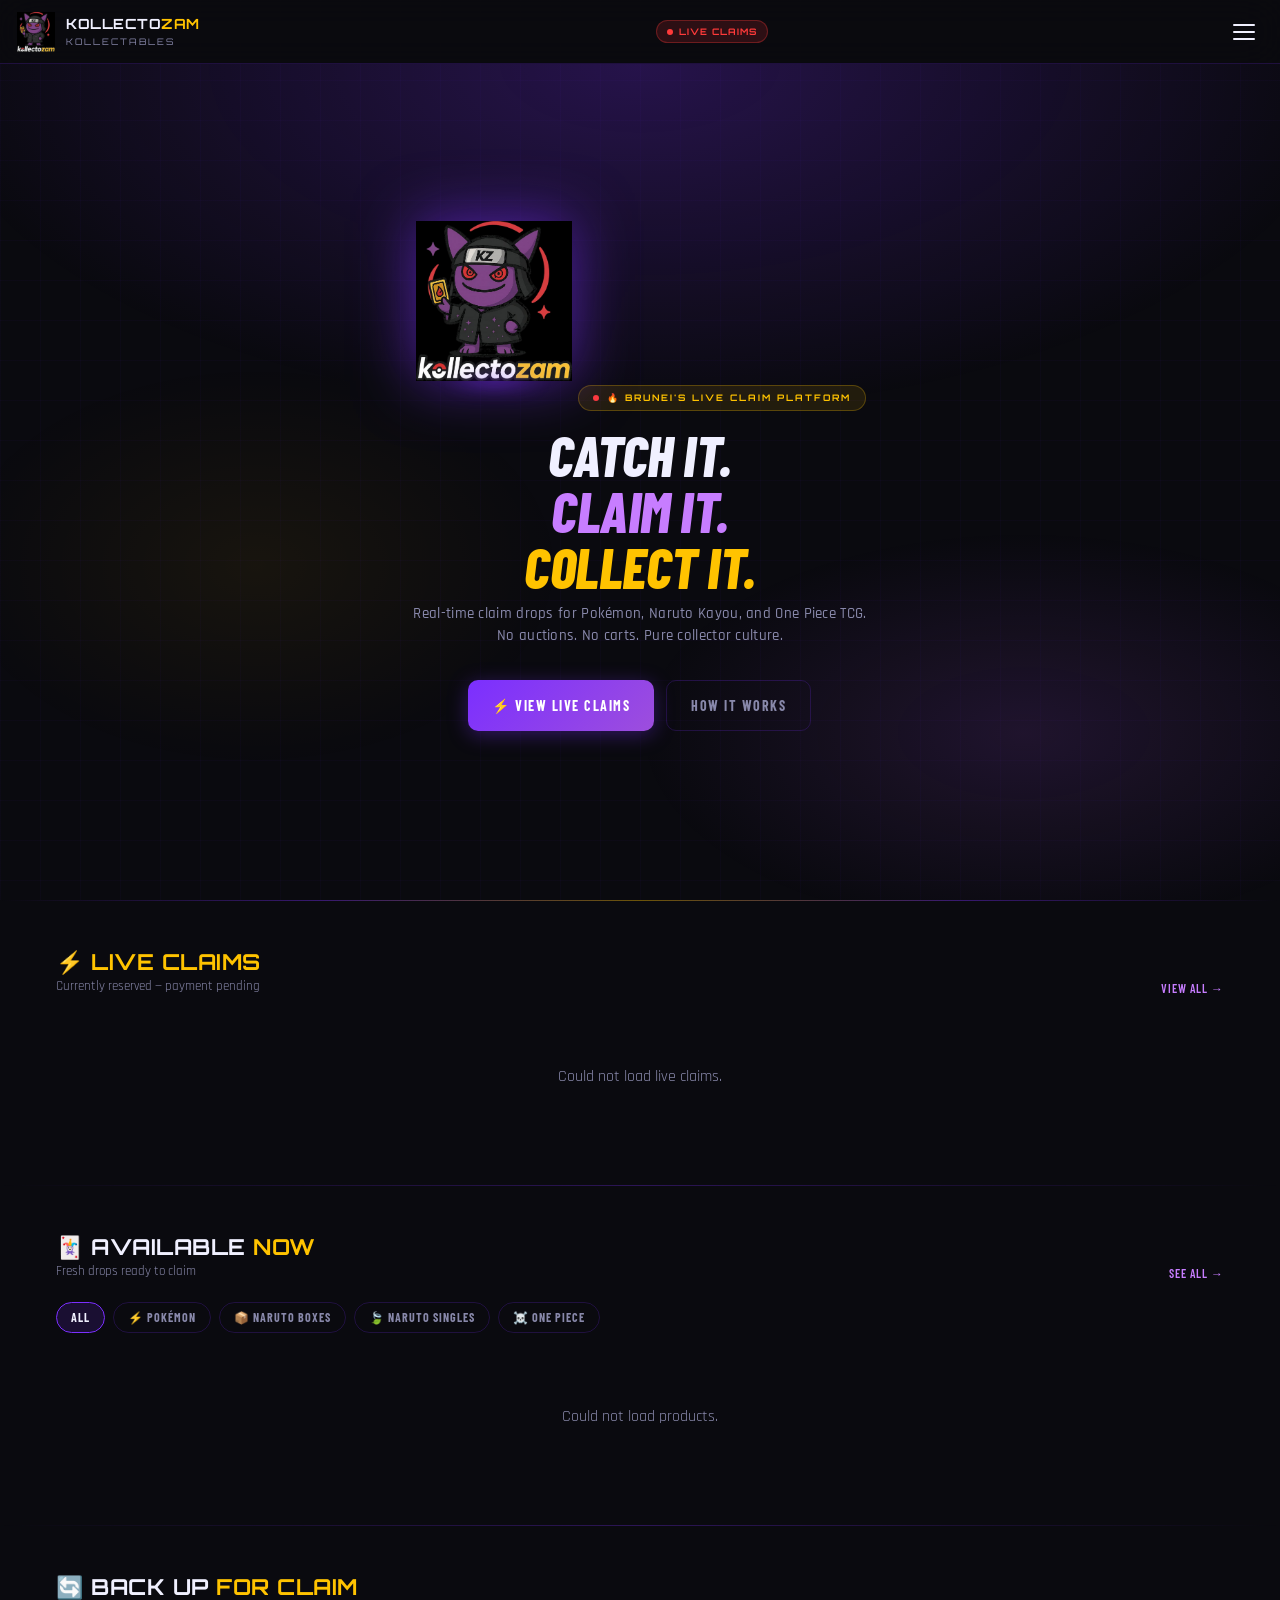
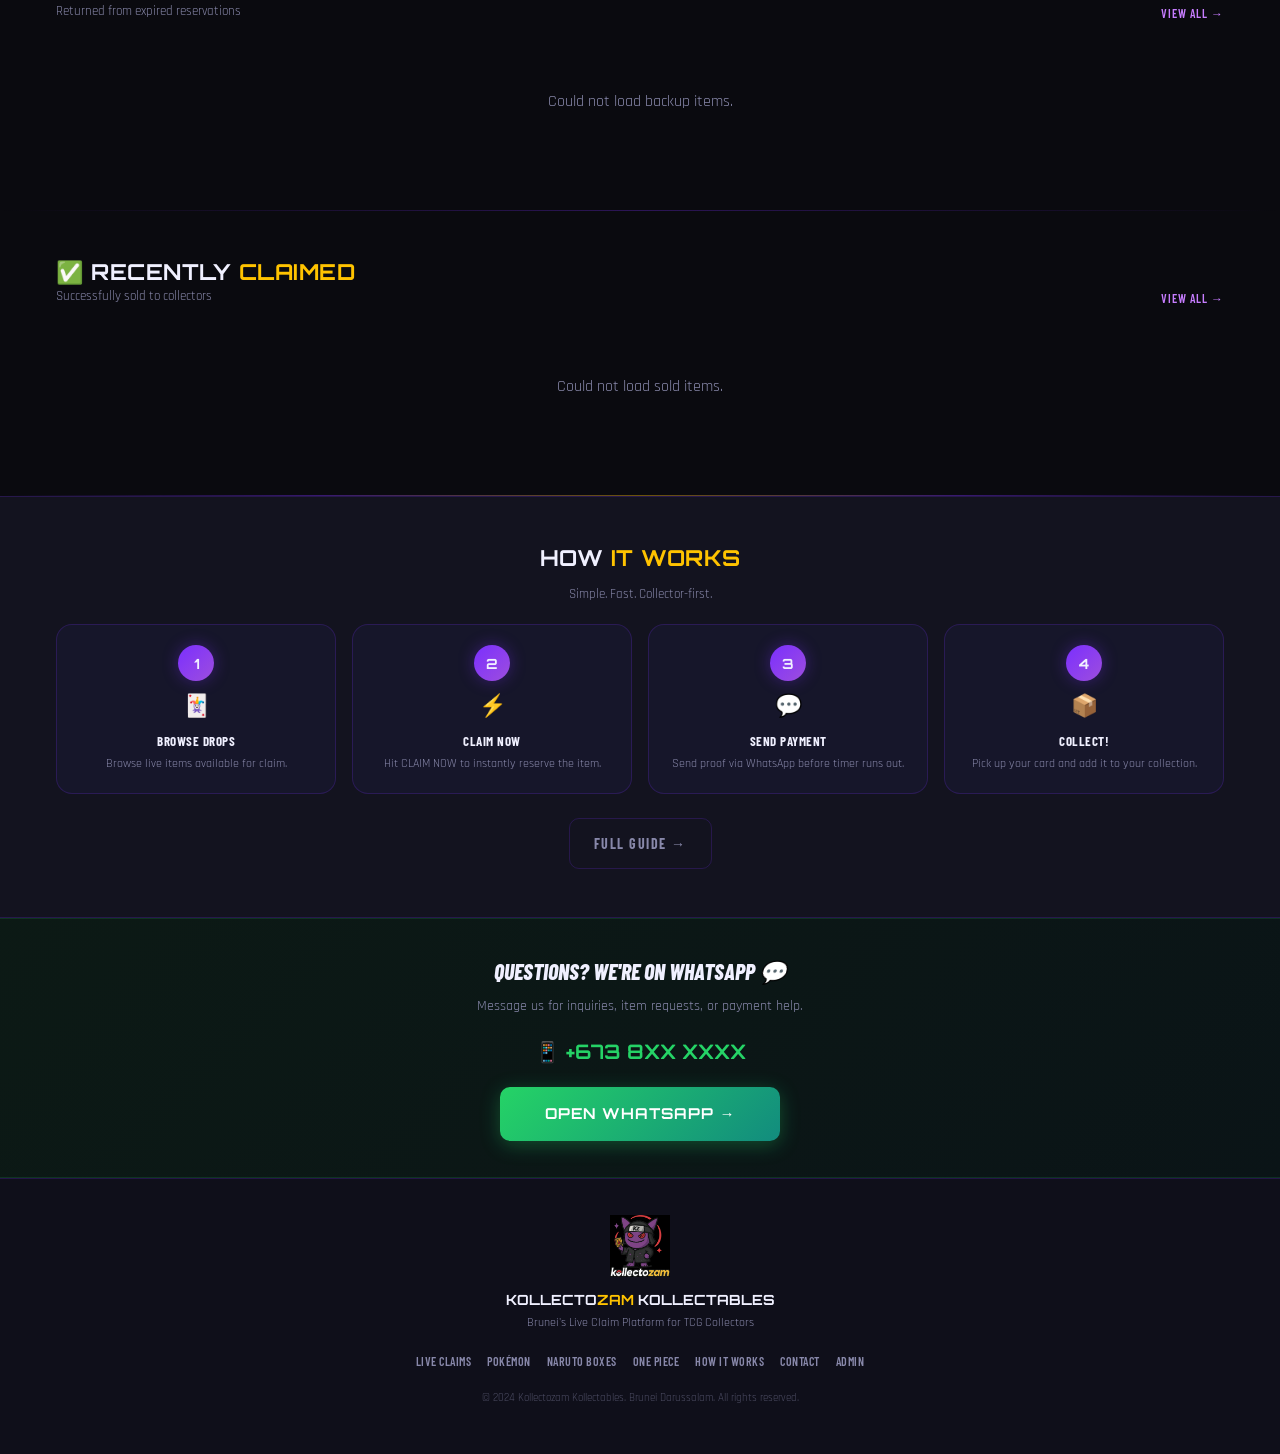
==== frontend/index.html @ babbfef0 "Add files via upload" ====
<!DOCTYPE html>
<html lang="en">
<head>
  <meta charset="UTF-8">
  <meta name="viewport" content="width=device-width, initial-scale=1.0, viewport-fit=cover">
  <meta name="theme-color" content="#0a0a0f">
  <meta name="description" content="Kollectozam Kollectables — Brunei's premier live claim sale platform for Pokémon, Naruto Kayou, One Piece TCG and more. Catch it. Claim it. Collect it.">
  <title>Kollectozam Kollectables — Live Claim Sales</title>
  <link rel="icon" href="assets/img/logo.png" type="image/png">
  <link rel="stylesheet" href="assets/css/main.css">

  <!-- API Base (update before deployment) -->
  <script>
    window.KZ_API_BASE = 'https://kollectozam-api.YOUR_SUBDOMAIN.workers.dev';
    window.KZ_WA_NUMBER = '6738123456';
  </script>
</head>
<body>

<!-- ── Navbar ── -->
<nav class="navbar">
  <a href="index.html" class="navbar-brand">
    <img src="assets/img/logo.png" alt="KZ" class="navbar-logo">
    <div class="navbar-wordmark">KOLLECTO<span>ZAM</span><br><small style="font-size:9px;letter-spacing:2px;color:var(--kz-muted);font-weight:400;">KOLLECTABLES</small></div>
  </a>
  <div class="navbar-live-badge">
    <span class="live-dot"></span>
    LIVE CLAIMS
  </div>
  <button class="navbar-menu-btn" id="nav-menu-btn" aria-label="Menu">
    <span></span><span></span><span></span>
  </button>
</nav>

<!-- ── Nav Drawer ── -->
<div class="nav-drawer" id="nav-drawer">
  <div class="nav-section-label">Main</div>
  <a href="index.html" class="nav-item active"><span class="nav-item-icon">🏠</span> Home</a>
  <a href="pages/live-claims.html" class="nav-item"><span class="nav-item-icon">⚡</span> Live Claims</a>

  <div class="nav-divider"></div>
  <div class="nav-section-label">Shop by Category</div>
  <a href="pages/pokemon.html" class="nav-item"><span class="nav-item-icon">⚡</span> Pokémon Singles</a>
  <a href="pages/naruto-boxes.html" class="nav-item"><span class="nav-item-icon">📦</span> Naruto Boxes</a>
  <a href="pages/naruto-singles.html" class="nav-item"><span class="nav-item-icon">🍃</span> Naruto Singles</a>
  <a href="pages/onepiece.html" class="nav-item"><span class="nav-item-icon">☠️</span> One Piece Singles</a>

  <div class="nav-divider"></div>
  <div class="nav-section-label">Discover</div>
  <a href="pages/recently-claimed.html" class="nav-item"><span class="nav-item-icon">✅</span> Recently Claimed</a>
  <a href="pages/backup.html" class="nav-item"><span class="nav-item-icon">🔄</span> Back Up For Claim</a>
  <a href="pages/how-it-works.html" class="nav-item"><span class="nav-item-icon">❓</span> How It Works</a>
  <a href="pages/contact.html" class="nav-item"><span class="nav-item-icon">💬</span> Contact / WhatsApp</a>
</div>

<!-- ── Page ── -->
<div class="page-wrapper">

  <!-- ── Hero ── -->
  <section class="hero">
    <div class="hero-bg"></div>
    <div class="hero-content">
      <div class="hero-mascot-wrap">
        <img src="assets/img/logo.png" alt="Kollectozam" class="hero-mascot">
        <div class="hero-mascot-glow"></div>
      </div>

      <div class="hero-eyebrow">
        <span class="live-dot"></span>
        🔥 Brunei's Live Claim Platform
      </div>

      <h1 class="hero-headline">
        <div class="line-white">CATCH IT.</div>
        <div class="line-purple">CLAIM IT.</div>
        <div class="line-gold">COLLECT IT.</div>
      </h1>

      <p class="hero-sub">
        Real-time claim drops for Pokémon, Naruto Kayou, and One Piece TCG.<br>
        No auctions. No carts. Pure collector culture.
      </p>

      <div class="hero-ctas">
        <a href="pages/live-claims.html" class="btn btn-primary">⚡ View Live Claims</a>
        <a href="pages/how-it-works.html" class="btn btn-outline">How It Works</a>
      </div>
    </div>
  </section>

  <div class="glow-line"></div>

  <!-- ── Live Claims Section ── -->
  <section class="section">
    <div class="container">
      <div class="section-header fade-in">
        <div>
          <div class="section-title">⚡ <span class="section-title-accent">LIVE CLAIMS</span></div>
          <div class="section-subtitle">Currently reserved — payment pending</div>
        </div>
        <a href="pages/live-claims.html" class="section-link">View All →</a>
      </div>
      <div class="cards-grid fade-in" id="live-claims-grid">
        <div class="loading-state" style="grid-column:1/-1">
          <div class="loading-spinner"></div>
          <div>Loading live claims...</div>
        </div>
      </div>
    </div>
  </section>

  <div class="section-divider"></div>

  <!-- ── Available Now Section ── -->
  <section class="section">
    <div class="container">
      <div class="section-header fade-in">
        <div>
          <div class="section-title">🃏 AVAILABLE <span class="section-title-accent">NOW</span></div>
          <div class="section-subtitle">Fresh drops ready to claim</div>
        </div>
        <a href="pages/live-claims.html" class="section-link">See All →</a>
      </div>

      <div class="category-pills" id="category-pills">
        <button class="pill active" data-cat="all">All</button>
        <button class="pill" data-cat="pokemon">⚡ Pokémon</button>
        <button class="pill" data-cat="naruto-boxes">📦 Naruto Boxes</button>
        <button class="pill" data-cat="naruto-singles">🍃 Naruto Singles</button>
        <button class="pill" data-cat="onepiece">☠️ One Piece</button>
      </div>

      <div class="cards-grid fade-in" id="available-grid">
        <div class="loading-state" style="grid-column:1/-1">
          <div class="loading-spinner"></div>
          <div>Loading items...</div>
        </div>
      </div>
    </div>
  </section>

  <div class="section-divider"></div>

  <!-- ── Back Up For Claim ── -->
  <section class="section">
    <div class="container">
      <div class="section-header fade-in">
        <div>
          <div class="section-title">🔄 BACK UP <span class="section-title-accent">FOR CLAIM</span></div>
          <div class="section-subtitle">Returned from expired reservations</div>
        </div>
        <a href="pages/backup.html" class="section-link">View All →</a>
      </div>
      <div class="cards-grid fade-in" id="backup-grid">
        <div class="loading-state" style="grid-column:1/-1">
          <div class="loading-spinner"></div>
          <div>Loading...</div>
        </div>
      </div>
    </div>
  </section>

  <div class="section-divider"></div>

  <!-- ── Recently Claimed ── -->
  <section class="section">
    <div class="container">
      <div class="section-header fade-in">
        <div>
          <div class="section-title">✅ RECENTLY <span class="section-title-accent">CLAIMED</span></div>
          <div class="section-subtitle">Successfully sold to collectors</div>
        </div>
        <a href="pages/recently-claimed.html" class="section-link">View All →</a>
      </div>
      <div class="cards-grid fade-in" id="sold-grid">
        <div class="loading-state" style="grid-column:1/-1">
          <div class="loading-spinner"></div>
          <div>Loading...</div>
        </div>
      </div>
    </div>
  </section>

  <div class="glow-line"></div>

  <!-- ── How It Works ── -->
  <section class="section how-it-works">
    <div class="container">
      <div class="section-header fade-in" style="justify-content:center;text-align:center;flex-direction:column;align-items:center;">
        <div class="section-title">HOW <span class="section-title-accent">IT WORKS</span></div>
        <div class="section-subtitle">Simple. Fast. Collector-first.</div>
      </div>

      <div class="steps-grid fade-in">
        <div class="step-card">
          <div class="step-number">1</div>
          <div class="step-icon">🃏</div>
          <div class="step-title">Browse Drops</div>
          <div class="step-desc">Browse live items available for claim.</div>
        </div>
        <div class="step-card">
          <div class="step-number">2</div>
          <div class="step-icon">⚡</div>
          <div class="step-title">Claim Now</div>
          <div class="step-desc">Hit CLAIM NOW to instantly reserve the item.</div>
        </div>
        <div class="step-card">
          <div class="step-number">3</div>
          <div class="step-icon">💬</div>
          <div class="step-title">Send Payment</div>
          <div class="step-desc">Send proof via WhatsApp before timer runs out.</div>
        </div>
        <div class="step-card">
          <div class="step-number">4</div>
          <div class="step-icon">📦</div>
          <div class="step-title">Collect!</div>
          <div class="step-desc">Pick up your card and add it to your collection.</div>
        </div>
      </div>

      <div style="text-align:center;margin-top:24px;">
        <a href="pages/how-it-works.html" class="btn btn-outline">Full Guide →</a>
      </div>
    </div>
  </section>

  <!-- ── WhatsApp CTA ── -->
  <section class="wa-cta">
    <div class="wa-cta-title">Questions? We're on WhatsApp 💬</div>
    <div class="wa-cta-sub">Message us for inquiries, item requests, or payment help.</div>
    <div class="wa-cta-number">📱 +673 8XX XXXX</div>
    <a href="https://wa.me/6738123456?text=Hi+Kollectozam!+I+have+a+question." class="btn btn-wa" style="max-width:280px;margin:0 auto;">
      Open WhatsApp →
    </a>
  </section>

  <!-- ── Footer ── -->
  <footer class="footer">
    <img src="assets/img/logo.png" alt="KZ" class="footer-logo">
    <div class="footer-brand">KOLLECTO<span>ZAM</span> KOLLECTABLES</div>
    <div class="footer-tagline">Brunei's Live Claim Platform for TCG Collectors</div>
    <div class="footer-links">
      <a href="pages/live-claims.html">Live Claims</a>
      <a href="pages/pokemon.html">Pokémon</a>
      <a href="pages/naruto-boxes.html">Naruto Boxes</a>
      <a href="pages/onepiece.html">One Piece</a>
      <a href="pages/how-it-works.html">How It Works</a>
      <a href="pages/contact.html">Contact</a>
      <a href="pages/admin.html">Admin</a>
    </div>
    <div class="footer-copy">© 2024 Kollectozam Kollectables. Brunei Darussalam. All rights reserved.</div>
  </footer>

</div>

<!-- ── Claim Modal ── -->
<div class="modal-overlay" id="claim-modal">
  <div class="modal">
    <div class="modal-handle"></div>
    <div id="modal-product-info" class="modal-header"></div>

    <!-- Form State -->
    <div id="claim-form-wrap">
      <div class="modal-title">🔒 Reserve This Item</div>

      <form id="claim-form" novalidate>
        <div class="form-group">
          <label class="form-label" for="claim-name">Your Name *</label>
          <input type="text" id="claim-name" class="form-input" placeholder="Full name" required maxlength="100">
        </div>
        <div class="form-group">
          <label class="form-label" for="claim-wa">WhatsApp Number *</label>
          <input type="tel" id="claim-wa" class="form-input" placeholder="e.g. 6738123456" required maxlength="20">
        </div>
        <div class="form-group">
          <label class="form-label" for="claim-pickup">Pickup Option</label>
          <select id="claim-pickup" class="form-input">
            <option value="pickup">Self-pickup (Brunei)</option>
            <option value="delivery">Delivery (discuss with seller)</option>
          </select>
        </div>
        <div class="form-group">
          <label class="form-label" for="claim-payment">Payment Method</label>
          <select id="claim-payment" class="form-input">
            <option value="beret">Beret (QR Transfer)</option>
            <option value="cash">Cash on Pickup</option>
          </select>
        </div>
        <div class="form-note">
          ⏱ You will have a limited time to send payment proof via WhatsApp after claiming.
        </div>
        <div style="margin-top:16px;">
          <button type="submit" id="claim-submit-btn" class="btn-claim">⚡ CLAIM NOW</button>
        </div>
        <div style="margin-top:10px;">
          <button type="button" class="btn btn-outline" style="width:100%" onclick="closeClaimModal()">Cancel</button>
        </div>
      </form>
    </div>

    <!-- Success State -->
    <div id="claim-success-wrap" class="claim-success hidden">
      <div class="claim-success-icon">🎉</div>
      <div class="claim-success-title">ITEM RESERVED!</div>
      <div class="claim-success-text">Send payment proof via WhatsApp before the timer expires.</div>
      <div class="claim-timer-display" id="success-timer">--:--</div>
      <a href="#" id="open-wa-btn" class="btn-wa" target="_blank" style="display:flex;align-items:center;justify-content:center;gap:8px;margin-bottom:12px;">
        💬 Open WhatsApp Now
      </a>
      <button class="btn btn-outline" style="width:100%" onclick="closeClaimModal()">Close</button>
    </div>
  </div>
</div>

<script src="assets/js/main.js"></script>
<script>
  // ── Homepage data loading ─────────────────────────────────

  let allAvailableProducts = [];
  let activeCat = 'all';

  async function loadHomepageData() {
    await Promise.all([
      loadLiveClaims(),
      loadAvailableProducts(),
      loadBackupItems(),
      loadRecentlyClaimed(),
    ]);
  }

  async function loadLiveClaims() {
    const grid = document.getElementById('live-claims-grid');
    try {
      const { products } = await api.get('/products/live-claims');
      grid.innerHTML = '';
      if (!products.length) {
        grid.innerHTML = '<div class="empty-state" style="grid-column:1/-1"><div class="empty-icon">⚡</div><div class="empty-text">No active live claims right now.</div></div>';
        return;
      }
      products.slice(0, 4).forEach(p => grid.appendChild(renderProductCard(p)));
    } catch (e) {
      grid.innerHTML = '<div class="empty-state" style="grid-column:1/-1">Could not load live claims.</div>';
    }
  }

  async function loadAvailableProducts() {
    try {
      const { products } = await api.get('/products?status=available');
      const backup = await api.get('/products?status=backup');
      allAvailableProducts = [...products, ...backup.products];
      renderAvailableGrid();
    } catch (e) {
      document.getElementById('available-grid').innerHTML =
        '<div class="empty-state" style="grid-column:1/-1">Could not load products.</div>';
    }
  }

  function renderAvailableGrid() {
    const grid = document.getElementById('available-grid');
    grid.innerHTML = '';
    const filtered = activeCat === 'all'
      ? allAvailableProducts
      : allAvailableProducts.filter(p => p.category === activeCat);

    if (!filtered.length) {
      grid.innerHTML = `<div class="empty-state" style="grid-column:1/-1"><div class="empty-icon">🃏</div><div class="empty-text">No items available in this category right now.</div></div>`;
      return;
    }
    filtered.slice(0, 8).forEach(p => grid.appendChild(renderProductCard(p)));
  }

  async function loadBackupItems() {
    const grid = document.getElementById('backup-grid');
    try {
      const { products } = await api.get('/products/back-up-for-claim');
      grid.innerHTML = '';
      if (!products.length) {
        grid.innerHTML = '<div class="empty-state" style="grid-column:1/-1"><div class="empty-icon">🔄</div><div class="empty-text">No backup items right now.</div></div>';
        return;
      }
      products.slice(0, 4).forEach(p => grid.appendChild(renderProductCard(p)));
    } catch (e) {
      grid.innerHTML = '<div class="empty-state" style="grid-column:1/-1">Could not load backup items.</div>';
    }
  }

  async function loadRecentlyClaimed() {
    const grid = document.getElementById('sold-grid');
    try {
      const { products } = await api.get('/products/recently-claimed');
      grid.innerHTML = '';
      if (!products.length) {
        grid.innerHTML = '<div class="empty-state" style="grid-column:1/-1"><div class="empty-icon">✅</div><div class="empty-text">No sold items yet.</div></div>';
        return;
      }
      products.slice(0, 4).forEach(p => grid.appendChild(renderProductCard(p, { showTimer: false })));
    } catch (e) {
      grid.innerHTML = '<div class="empty-state" style="grid-column:1/-1">Could not load sold items.</div>';
    }
  }

  // Category filter pills
  document.getElementById('category-pills').addEventListener('click', e => {
    const pill = e.target.closest('.pill');
    if (!pill) return;
    document.querySelectorAll('#category-pills .pill').forEach(p => p.classList.remove('active'));
    pill.classList.add('active');
    activeCat = pill.dataset.cat;
    renderAvailableGrid();
  });

  // Expose for modal success refresh
  window.loadProducts = loadAvailableProducts;

  // Load all data
  loadHomepageData();

  // Auto-refresh every 30 seconds
  setInterval(loadHomepageData, 30000);
</script>
</body>
</html>
---- frontend/assets/css/main.css ----
/* ============================================================
   KOLLECTOZAM KOLLECTABLES — Master Stylesheet
   Dark TCG collector culture UI
   ============================================================ */

@import url('https://fonts.googleapis.com/css2?family=Orbitron:wght@400;600;700;900&family=Rajdhani:wght@400;500;600;700&family=Barlow+Condensed:ital,wght@0,400;0,600;0,700;0,800;1,700&display=swap');

/* ── Variables ── */
:root {
  --kz-black: #0a0a0f;
  --kz-dark: #0f0f1a;
  --kz-surface: #13131f;
  --kz-surface2: #1a1a2e;
  --kz-card: #16162a;
  --kz-purple: #7b2fff;
  --kz-purple-mid: #9d4edd;
  --kz-purple-light: #c77dff;
  --kz-purple-glow: rgba(123, 47, 255, 0.35);
  --kz-gold: #ffc300;
  --kz-gold-dark: #e5a800;
  --kz-gold-glow: rgba(255, 195, 0, 0.3);
  --kz-red: #ff3a3a;
  --kz-red-glow: rgba(255, 58, 58, 0.35);
  --kz-green: #00e676;
  --kz-green-glow: rgba(0, 230, 118, 0.3);
  --kz-white: #f0f0ff;
  --kz-muted: #8888aa;
  --kz-border: rgba(123, 47, 255, 0.2);
  --kz-border-gold: rgba(255, 195, 0, 0.25);

  --font-display: 'Orbitron', sans-serif;
  --font-body: 'Rajdhani', sans-serif;
  --font-condensed: 'Barlow Condensed', sans-serif;

  --radius: 10px;
  --radius-lg: 16px;
  --transition: 0.2s ease;
}

/* ── Reset ── */
*, *::before, *::after { box-sizing: border-box; margin: 0; padding: 0; }
html { scroll-behavior: smooth; -webkit-tap-highlight-color: transparent; }

body {
  font-family: var(--font-body);
  background-color: var(--kz-black);
  color: var(--kz-white);
  font-size: 16px;
  line-height: 1.5;
  overflow-x: hidden;
}

a { color: inherit; text-decoration: none; }
img { max-width: 100%; display: block; }
button { cursor: pointer; border: none; background: none; font-family: inherit; }
input, select, textarea { font-family: inherit; }

/* ── Scrollbar ── */
::-webkit-scrollbar { width: 6px; }
::-webkit-scrollbar-track { background: var(--kz-dark); }
::-webkit-scrollbar-thumb { background: var(--kz-purple); border-radius: 3px; }

/* ── Background Grid Pattern ── */
body::before {
  content: '';
  position: fixed;
  inset: 0;
  background-image:
    linear-gradient(rgba(123,47,255,0.03) 1px, transparent 1px),
    linear-gradient(90deg, rgba(123,47,255,0.03) 1px, transparent 1px);
  background-size: 40px 40px;
  pointer-events: none;
  z-index: 0;
}

/* ── Navbar ── */
.navbar {
  position: fixed;
  top: 0; left: 0; right: 0;
  z-index: 1000;
  background: rgba(10, 10, 15, 0.9);
  backdrop-filter: blur(20px);
  border-bottom: 1px solid var(--kz-border);
  padding: 0 16px;
  height: 64px;
  display: flex;
  align-items: center;
  justify-content: space-between;
  gap: 12px;
}

.navbar-brand {
  display: flex;
  align-items: center;
  gap: 10px;
  flex-shrink: 0;
}

.navbar-logo {
  width: 40px;
  height: 40px;
  object-fit: contain;
}

.navbar-wordmark {
  font-family: var(--font-display);
  font-size: 14px;
  font-weight: 700;
  letter-spacing: 0.5px;
  color: var(--kz-white);
  line-height: 1.1;
}

.navbar-wordmark span {
  color: var(--kz-gold);
}

.navbar-live-badge {
  display: flex;
  align-items: center;
  gap: 6px;
  background: rgba(255, 58, 58, 0.15);
  border: 1px solid rgba(255, 58, 58, 0.3);
  color: var(--kz-red);
  font-family: var(--font-display);
  font-size: 9px;
  font-weight: 700;
  letter-spacing: 1px;
  padding: 4px 10px;
  border-radius: 20px;
}

.live-dot {
  width: 6px; height: 6px;
  border-radius: 50%;
  background: var(--kz-red);
  animation: pulse-red 1.5s infinite;
}

@keyframes pulse-red {
  0%, 100% { opacity: 1; transform: scale(1); }
  50% { opacity: 0.5; transform: scale(0.8); }
}

.navbar-menu-btn {
  width: 40px; height: 40px;
  display: flex;
  flex-direction: column;
  justify-content: center;
  align-items: center;
  gap: 5px;
  padding: 8px;
}

.navbar-menu-btn span {
  display: block;
  width: 22px; height: 2px;
  background: var(--kz-white);
  border-radius: 2px;
  transition: var(--transition);
}

.nav-drawer {
  position: fixed;
  top: 64px; left: 0; right: 0; bottom: 0;
  background: rgba(10, 10, 15, 0.98);
  backdrop-filter: blur(30px);
  z-index: 999;
  transform: translateX(-100%);
  transition: transform 0.3s ease;
  overflow-y: auto;
  padding: 24px 20px;
  display: flex;
  flex-direction: column;
  gap: 4px;
}

.nav-drawer.open { transform: translateX(0); }

.nav-item {
  display: flex;
  align-items: center;
  gap: 12px;
  padding: 14px 16px;
  border-radius: var(--radius);
  font-family: var(--font-condensed);
  font-size: 16px;
  font-weight: 600;
  letter-spacing: 0.5px;
  color: var(--kz-muted);
  transition: var(--transition);
  text-transform: uppercase;
}

.nav-item:hover, .nav-item.active {
  background: rgba(123, 47, 255, 0.1);
  color: var(--kz-white);
  border-left: 2px solid var(--kz-purple);
}

.nav-item-icon { width: 18px; text-align: center; }
.nav-divider { height: 1px; background: var(--kz-border); margin: 8px 0; }
.nav-section-label {
  font-family: var(--font-display);
  font-size: 9px;
  font-weight: 700;
  letter-spacing: 2px;
  color: var(--kz-purple-light);
  text-transform: uppercase;
  padding: 8px 16px 4px;
}

/* ── Page Wrapper ── */
.page-wrapper {
  padding-top: 64px;
  min-height: 100vh;
  position: relative;
  z-index: 1;
}

/* ── Hero ── */
.hero {
  position: relative;
  min-height: calc(100svh - 64px);
  display: flex;
  align-items: center;
  justify-content: center;
  padding: 48px 20px 60px;
  overflow: hidden;
  text-align: center;
}

.hero-bg {
  position: absolute;
  inset: 0;
  background:
    radial-gradient(ellipse 80% 60% at 50% 0%, rgba(123,47,255,0.25) 0%, transparent 70%),
    radial-gradient(ellipse 50% 40% at 80% 80%, rgba(157,78,221,0.15) 0%, transparent 60%),
    radial-gradient(ellipse 40% 40% at 20% 60%, rgba(255,195,0,0.06) 0%, transparent 60%);
  z-index: 0;
}

.hero-content { position: relative; z-index: 1; max-width: 520px; }

.hero-mascot-wrap {
  position: relative;
  display: inline-block;
  margin-bottom: 20px;
}

.hero-mascot {
  width: 160px;
  height: 160px;
  object-fit: contain;
  filter: drop-shadow(0 0 30px rgba(123,47,255,0.6));
  animation: mascot-float 3s ease-in-out infinite;
}

@keyframes mascot-float {
  0%, 100% { transform: translateY(0px); }
  50% { transform: translateY(-12px); }
}

.hero-mascot-glow {
  position: absolute;
  bottom: -10px;
  left: 50%;
  transform: translateX(-50%);
  width: 100px;
  height: 20px;
  background: radial-gradient(ellipse, rgba(123,47,255,0.5) 0%, transparent 70%);
  filter: blur(8px);
  animation: glow-pulse 3s ease-in-out infinite;
}

@keyframes glow-pulse {
  0%, 100% { opacity: 0.6; transform: translateX(-50%) scaleX(1); }
  50% { opacity: 1; transform: translateX(-50%) scaleX(1.2); }
}

.hero-eyebrow {
  display: inline-flex;
  align-items: center;
  gap: 8px;
  background: rgba(255,195,0,0.1);
  border: 1px solid var(--kz-border-gold);
  color: var(--kz-gold);
  font-family: var(--font-display);
  font-size: 9px;
  font-weight: 700;
  letter-spacing: 2px;
  padding: 5px 14px;
  border-radius: 20px;
  margin-bottom: 16px;
  text-transform: uppercase;
}

.hero-headline {
  font-family: var(--font-condensed);
  font-size: clamp(36px, 10vw, 56px);
  font-weight: 800;
  font-style: italic;
  line-height: 1;
  text-transform: uppercase;
  margin-bottom: 8px;
  letter-spacing: -0.5px;
}

.hero-headline .line-purple { color: var(--kz-purple-light); }
.hero-headline .line-gold { color: var(--kz-gold); }
.hero-headline .line-white { color: var(--kz-white); }

.hero-sub {
  font-family: var(--font-body);
  font-size: 15px;
  font-weight: 500;
  color: var(--kz-muted);
  margin-bottom: 32px;
  letter-spacing: 0.3px;
}

.hero-ctas {
  display: flex;
  gap: 12px;
  justify-content: center;
  flex-wrap: wrap;
}

/* ── Buttons ── */
.btn {
  display: inline-flex;
  align-items: center;
  justify-content: center;
  gap: 8px;
  font-family: var(--font-condensed);
  font-weight: 700;
  font-size: 14px;
  letter-spacing: 1.5px;
  text-transform: uppercase;
  padding: 14px 24px;
  border-radius: var(--radius);
  transition: all var(--transition);
  position: relative;
  overflow: hidden;
  white-space: nowrap;
}

.btn::before {
  content: '';
  position: absolute;
  inset: 0;
  background: linear-gradient(135deg, rgba(255,255,255,0.1) 0%, transparent 50%);
  opacity: 0;
  transition: opacity var(--transition);
}

.btn:hover::before { opacity: 1; }

.btn-primary {
  background: linear-gradient(135deg, var(--kz-purple) 0%, var(--kz-purple-mid) 100%);
  color: white;
  box-shadow: 0 4px 20px var(--kz-purple-glow);
}

.btn-primary:hover {
  transform: translateY(-2px);
  box-shadow: 0 8px 30px rgba(123,47,255,0.5);
}

.btn-primary:active { transform: translateY(0); }

.btn-gold {
  background: linear-gradient(135deg, var(--kz-gold) 0%, var(--kz-gold-dark) 100%);
  color: var(--kz-black);
  box-shadow: 0 4px 20px var(--kz-gold-glow);
}

.btn-gold:hover {
  transform: translateY(-2px);
  box-shadow: 0 8px 30px rgba(255,195,0,0.4);
}

.btn-outline {
  background: transparent;
  border: 1px solid var(--kz-border);
  color: var(--kz-muted);
}

.btn-outline:hover {
  border-color: var(--kz-purple-light);
  color: var(--kz-white);
}

.btn-claim {
  width: 100%;
  background: linear-gradient(135deg, var(--kz-purple) 0%, #5c1bc9 100%);
  color: white;
  font-size: 15px;
  padding: 16px;
  border-radius: var(--radius);
  box-shadow: 0 4px 20px var(--kz-purple-glow);
  transition: all var(--transition);
  font-family: var(--font-display);
  font-weight: 700;
  letter-spacing: 1px;
}

.btn-claim:hover {
  transform: translateY(-2px);
  box-shadow: 0 8px 30px rgba(123,47,255,0.5);
}

.btn-claim:disabled {
  background: rgba(255,255,255,0.05);
  color: var(--kz-muted);
  box-shadow: none;
  cursor: not-allowed;
  transform: none;
}

.btn-wa {
  width: 100%;
  background: linear-gradient(135deg, #25d366 0%, #128c7e 100%);
  color: white;
  font-size: 15px;
  padding: 16px;
  border-radius: var(--radius);
  box-shadow: 0 4px 20px rgba(37,211,102,0.3);
  font-family: var(--font-display);
  font-weight: 700;
  letter-spacing: 1px;
}

/* ── Section ── */
.section {
  padding: 48px 0;
  position: relative;
  z-index: 1;
}

.container {
  width: 100%;
  max-width: 1200px;
  margin: 0 auto;
  padding: 0 16px;
}

.section-header {
  display: flex;
  align-items: flex-end;
  justify-content: space-between;
  margin-bottom: 20px;
  gap: 12px;
}

.section-title {
  font-family: var(--font-display);
  font-size: clamp(16px, 4vw, 22px);
  font-weight: 700;
  letter-spacing: 0.5px;
  line-height: 1.2;
}

.section-title-accent {
  color: var(--kz-gold);
}

.section-subtitle {
  font-family: var(--font-body);
  font-size: 13px;
  color: var(--kz-muted);
  margin-top: 2px;
}

.section-link {
  font-family: var(--font-condensed);
  font-size: 12px;
  font-weight: 600;
  letter-spacing: 1px;
  text-transform: uppercase;
  color: var(--kz-purple-light);
  white-space: nowrap;
}

/* ── Divider ── */
.section-divider {
  height: 1px;
  background: linear-gradient(90deg, transparent, var(--kz-purple), transparent);
  margin: 0;
  opacity: 0.3;
}

/* ── Cards Grid ── */
.cards-grid {
  display: grid;
  grid-template-columns: repeat(2, 1fr);
  gap: 12px;
}

@media (min-width: 480px) { .cards-grid { grid-template-columns: repeat(2, 1fr); gap: 14px; } }
@media (min-width: 768px) { .cards-grid { grid-template-columns: repeat(3, 1fr); gap: 16px; } }
@media (min-width: 1024px) { .cards-grid { grid-template-columns: repeat(4, 1fr); } }

/* ── Product Card ── */
.product-card {
  background: var(--kz-card);
  border: 1px solid var(--kz-border);
  border-radius: var(--radius-lg);
  overflow: hidden;
  display: flex;
  flex-direction: column;
  transition: all 0.25s ease;
  position: relative;
}

.product-card:hover {
  border-color: rgba(123,47,255,0.4);
  transform: translateY(-3px);
  box-shadow: 0 8px 30px rgba(123,47,255,0.15);
}

.product-card.status-sold {
  opacity: 0.6;
  filter: grayscale(20%);
}

.product-card.status-payment_pending {
  border-color: rgba(255,195,0,0.3);
}

.product-card.status-backup {
  border-color: rgba(255,195,0,0.2);
}

.card-img-wrap {
  position: relative;
  aspect-ratio: 1 / 1;
  background: var(--kz-surface2);
  overflow: hidden;
}

.card-img {
  width: 100%;
  height: 100%;
  object-fit: contain;
  padding: 12px;
  transition: transform 0.3s ease;
}

.product-card:hover .card-img { transform: scale(1.05); }

.card-img-placeholder {
  width: 100%;
  height: 100%;
  display: flex;
  align-items: center;
  justify-content: center;
  font-size: 48px;
  background: linear-gradient(135deg, var(--kz-surface2) 0%, var(--kz-dark) 100%);
}

.card-status {
  position: absolute;
  top: 8px;
  left: 8px;
  font-family: var(--font-display);
  font-size: 8px;
  font-weight: 700;
  letter-spacing: 1px;
  text-transform: uppercase;
  padding: 4px 8px;
  border-radius: 20px;
  backdrop-filter: blur(10px);
}

.status-available { background: rgba(0,230,118,0.15); border: 1px solid rgba(0,230,118,0.4); color: var(--kz-green); }
.status-payment_pending { background: rgba(255,195,0,0.15); border: 1px solid rgba(255,195,0,0.4); color: var(--kz-gold); }
.status-sold { background: rgba(255,58,58,0.15); border: 1px solid rgba(255,58,58,0.3); color: var(--kz-red); }
.status-backup { background: rgba(123,47,255,0.15); border: 1px solid rgba(123,47,255,0.4); color: var(--kz-purple-light); }
.status-expired { background: rgba(100,100,100,0.15); border: 1px solid rgba(100,100,100,0.3); color: var(--kz-muted); }

.card-body {
  padding: 12px;
  display: flex;
  flex-direction: column;
  gap: 8px;
  flex: 1;
}

.card-category {
  font-family: var(--font-condensed);
  font-size: 10px;
  font-weight: 700;
  letter-spacing: 1.5px;
  text-transform: uppercase;
  color: var(--kz-purple-light);
}

.card-title {
  font-family: var(--font-condensed);
  font-size: 14px;
  font-weight: 700;
  line-height: 1.2;
  color: var(--kz-white);
  display: -webkit-box;
  -webkit-line-clamp: 2;
  -webkit-box-orient: vertical;
  overflow: hidden;
}

.card-meta {
  display: flex;
  gap: 6px;
  flex-wrap: wrap;
}

.card-badge {
  font-family: var(--font-body);
  font-size: 10px;
  font-weight: 600;
  padding: 2px 7px;
  border-radius: 4px;
  background: rgba(255,255,255,0.05);
  color: var(--kz-muted);
  border: 1px solid rgba(255,255,255,0.06);
}

.card-price {
  font-family: var(--font-display);
  font-size: 18px;
  font-weight: 700;
  color: var(--kz-gold);
  letter-spacing: 0.5px;
}

.card-price span {
  font-size: 11px;
  font-weight: 400;
  color: var(--kz-muted);
  font-family: var(--font-body);
}

.card-timer {
  display: flex;
  align-items: center;
  gap: 6px;
  font-family: var(--font-display);
  font-size: 13px;
  font-weight: 700;
  color: var(--kz-gold);
  background: rgba(255,195,0,0.08);
  border: 1px solid rgba(255,195,0,0.2);
  padding: 6px 10px;
  border-radius: 6px;
}

.card-timer .timer-icon { font-size: 12px; animation: pulse-red 1.5s infinite; }

/* ── Claim Modal ── */
.modal-overlay {
  position: fixed;
  inset: 0;
  background: rgba(0,0,0,0.85);
  backdrop-filter: blur(10px);
  z-index: 2000;
  display: flex;
  align-items: flex-end;
  justify-content: center;
  opacity: 0;
  pointer-events: none;
  transition: opacity 0.3s ease;
}

.modal-overlay.open {
  opacity: 1;
  pointer-events: all;
}

.modal {
  background: var(--kz-surface);
  border: 1px solid var(--kz-border);
  border-radius: 20px 20px 0 0;
  width: 100%;
  max-width: 500px;
  max-height: 92svh;
  overflow-y: auto;
  transform: translateY(100%);
  transition: transform 0.35s cubic-bezier(0.32, 0.72, 0, 1);
  padding: 24px 20px 40px;
}

.modal-overlay.open .modal {
  transform: translateY(0);
}

.modal-handle {
  width: 40px; height: 4px;
  background: rgba(255,255,255,0.15);
  border-radius: 2px;
  margin: 0 auto 20px;
}

.modal-header {
  display: flex;
  align-items: center;
  gap: 12px;
  margin-bottom: 20px;
  padding-bottom: 16px;
  border-bottom: 1px solid var(--kz-border);
}

.modal-product-img {
  width: 56px; height: 56px;
  border-radius: 8px;
  object-fit: contain;
  background: var(--kz-surface2);
  padding: 4px;
  flex-shrink: 0;
}

.modal-product-info {}
.modal-product-title {
  font-family: var(--font-condensed);
  font-size: 15px;
  font-weight: 700;
  color: var(--kz-white);
  margin-bottom: 2px;
}

.modal-product-price {
  font-family: var(--font-display);
  font-size: 20px;
  font-weight: 700;
  color: var(--kz-gold);
}

.modal-title {
  font-family: var(--font-display);
  font-size: 14px;
  font-weight: 700;
  letter-spacing: 0.5px;
  margin-bottom: 16px;
  color: var(--kz-white);
}

/* ── Form ── */
.form-group {
  margin-bottom: 14px;
}

.form-label {
  display: block;
  font-family: var(--font-condensed);
  font-size: 11px;
  font-weight: 700;
  letter-spacing: 1.5px;
  text-transform: uppercase;
  color: var(--kz-muted);
  margin-bottom: 6px;
}

.form-input {
  width: 100%;
  background: var(--kz-surface2);
  border: 1px solid var(--kz-border);
  color: var(--kz-white);
  font-size: 15px;
  font-weight: 500;
  padding: 12px 14px;
  border-radius: var(--radius);
  transition: border-color var(--transition);
  appearance: none;
  -webkit-appearance: none;
}

.form-input:focus {
  outline: none;
  border-color: var(--kz-purple);
  box-shadow: 0 0 0 3px rgba(123,47,255,0.15);
}

.form-input::placeholder { color: var(--kz-muted); }

select.form-input {
  background-image: url("data:image/svg+xml,%3Csvg xmlns='http://www.w3.org/2000/svg' width='12' height='8' fill='%238888aa'%3E%3Cpath d='M6 8L0 0h12z'/%3E%3C/svg%3E");
  background-repeat: no-repeat;
  background-position: right 14px center;
  padding-right: 36px;
  cursor: pointer;
}

.form-note {
  font-size: 12px;
  color: var(--kz-muted);
  margin-top: 6px;
  padding: 8px 12px;
  background: rgba(123,47,255,0.06);
  border-left: 2px solid var(--kz-purple);
  border-radius: 0 6px 6px 0;
}

/* ── Success State ── */
.claim-success {
  text-align: center;
  padding: 20px 0;
}

.claim-success-icon {
  font-size: 56px;
  margin-bottom: 12px;
  animation: bounce-in 0.5s ease;
}

@keyframes bounce-in {
  0% { transform: scale(0); }
  70% { transform: scale(1.1); }
  100% { transform: scale(1); }
}

.claim-success-title {
  font-family: var(--font-display);
  font-size: 20px;
  font-weight: 700;
  color: var(--kz-green);
  margin-bottom: 8px;
}

.claim-success-text {
  font-family: var(--font-body);
  font-size: 14px;
  color: var(--kz-muted);
  margin-bottom: 8px;
}

.claim-timer-display {
  font-family: var(--font-display);
  font-size: 32px;
  font-weight: 700;
  color: var(--kz-gold);
  margin: 16px 0;
}

/* ── How It Works ── */
.how-it-works {
  background: var(--kz-surface);
  border-top: 1px solid var(--kz-border);
  border-bottom: 1px solid var(--kz-border);
}

.steps-grid {
  display: grid;
  grid-template-columns: 1fr 1fr;
  gap: 16px;
}

@media (min-width: 600px) { .steps-grid { grid-template-columns: repeat(4, 1fr); } }

.step-card {
  text-align: center;
  padding: 20px 12px;
  border-radius: var(--radius-lg);
  background: var(--kz-card);
  border: 1px solid var(--kz-border);
}

.step-number {
  width: 36px; height: 36px;
  border-radius: 50%;
  background: linear-gradient(135deg, var(--kz-purple), var(--kz-purple-mid));
  display: flex;
  align-items: center;
  justify-content: center;
  font-family: var(--font-display);
  font-size: 14px;
  font-weight: 700;
  margin: 0 auto 10px;
  box-shadow: 0 0 16px var(--kz-purple-glow);
}

.step-icon { font-size: 22px; margin-bottom: 8px; }
.step-title {
  font-family: var(--font-condensed);
  font-size: 13px;
  font-weight: 700;
  text-transform: uppercase;
  letter-spacing: 0.5px;
  margin-bottom: 4px;
}

.step-desc { font-size: 12px; color: var(--kz-muted); line-height: 1.4; }

/* ── WhatsApp CTA Strip ── */
.wa-cta {
  background: linear-gradient(135deg, rgba(37,211,102,0.08) 0%, rgba(18,140,126,0.08) 100%);
  border-top: 1px solid rgba(37,211,102,0.15);
  border-bottom: 1px solid rgba(37,211,102,0.15);
  text-align: center;
  padding: 36px 20px;
}

.wa-cta-title {
  font-family: var(--font-condensed);
  font-size: 22px;
  font-weight: 800;
  font-style: italic;
  text-transform: uppercase;
  margin-bottom: 8px;
  color: var(--kz-white);
}

.wa-cta-sub { color: var(--kz-muted); font-size: 14px; margin-bottom: 20px; }
.wa-cta-number {
  font-family: var(--font-display);
  font-size: 20px;
  font-weight: 700;
  color: #25d366;
  margin-bottom: 20px;
}

/* ── Footer ── */
.footer {
  background: var(--kz-dark);
  border-top: 1px solid var(--kz-border);
  padding: 36px 20px 48px;
  text-align: center;
}

.footer-logo {
  width: 60px;
  object-fit: contain;
  margin: 0 auto 12px;
}

.footer-brand {
  font-family: var(--font-display);
  font-size: 14px;
  font-weight: 700;
  color: var(--kz-white);
  margin-bottom: 4px;
}

.footer-brand span { color: var(--kz-gold); }

.footer-tagline {
  font-size: 12px;
  color: var(--kz-muted);
  margin-bottom: 20px;
}

.footer-links {
  display: flex;
  gap: 16px;
  justify-content: center;
  flex-wrap: wrap;
  margin-bottom: 20px;
}

.footer-links a {
  font-family: var(--font-condensed);
  font-size: 12px;
  font-weight: 600;
  letter-spacing: 0.5px;
  text-transform: uppercase;
  color: var(--kz-muted);
  transition: color var(--transition);
}

.footer-links a:hover { color: var(--kz-purple-light); }

.footer-copy {
  font-size: 11px;
  color: rgba(136,136,170,0.5);
}

/* ── Loading / Empty States ── */
.loading-state, .empty-state {
  text-align: center;
  padding: 48px 20px;
  color: var(--kz-muted);
}

.loading-spinner {
  width: 40px; height: 40px;
  border: 3px solid rgba(123,47,255,0.2);
  border-top-color: var(--kz-purple);
  border-radius: 50%;
  animation: spin 0.8s linear infinite;
  margin: 0 auto 12px;
}

@keyframes spin { to { transform: rotate(360deg); } }

.empty-icon { font-size: 40px; margin-bottom: 8px; }
.empty-text { font-family: var(--font-body); font-size: 14px; }

/* ── Toast ── */
.toast-container {
  position: fixed;
  bottom: 24px;
  left: 50%;
  transform: translateX(-50%);
  z-index: 9999;
  display: flex;
  flex-direction: column;
  gap: 8px;
  pointer-events: none;
  max-width: 340px;
  width: calc(100% - 32px);
}

.toast {
  background: var(--kz-surface);
  border: 1px solid var(--kz-border);
  border-radius: 10px;
  padding: 12px 16px;
  font-family: var(--font-body);
  font-size: 14px;
  font-weight: 600;
  color: var(--kz-white);
  backdrop-filter: blur(20px);
  box-shadow: 0 8px 30px rgba(0,0,0,0.4);
  animation: toast-in 0.3s ease, toast-out 0.3s ease 2.7s forwards;
}

.toast.success { border-color: rgba(0,230,118,0.3); }
.toast.error { border-color: rgba(255,58,58,0.3); }

@keyframes toast-in { from { opacity: 0; transform: translateY(16px); } to { opacity: 1; transform: translateY(0); } }
@keyframes toast-out { to { opacity: 0; transform: translateY(-8px); } }

/* ── Admin ── */
.admin-table {
  width: 100%;
  border-collapse: collapse;
  font-size: 13px;
}

.admin-table th {
  text-align: left;
  padding: 10px 14px;
  font-family: var(--font-display);
  font-size: 9px;
  font-weight: 700;
  letter-spacing: 1.5px;
  text-transform: uppercase;
  color: var(--kz-muted);
  border-bottom: 1px solid var(--kz-border);
}

.admin-table td {
  padding: 12px 14px;
  border-bottom: 1px solid rgba(255,255,255,0.04);
  color: var(--kz-white);
  vertical-align: middle;
}

.admin-table tr:hover td { background: rgba(123,47,255,0.04); }

.admin-panel {
  background: var(--kz-card);
  border: 1px solid var(--kz-border);
  border-radius: var(--radius-lg);
  overflow: hidden;
}

.admin-panel-header {
  padding: 16px 20px;
  border-bottom: 1px solid var(--kz-border);
  display: flex;
  align-items: center;
  justify-content: space-between;
  gap: 12px;
}

.admin-panel-title {
  font-family: var(--font-display);
  font-size: 13px;
  font-weight: 700;
  letter-spacing: 0.5px;
}

.admin-stat-grid {
  display: grid;
  grid-template-columns: repeat(2, 1fr);
  gap: 12px;
  margin-bottom: 24px;
}

@media (min-width: 600px) { .admin-stat-grid { grid-template-columns: repeat(4, 1fr); } }

.admin-stat {
  background: var(--kz-card);
  border: 1px solid var(--kz-border);
  border-radius: var(--radius);
  padding: 16px;
  text-align: center;
}

.admin-stat-value {
  font-family: var(--font-display);
  font-size: 28px;
  font-weight: 700;
  color: var(--kz-purple-light);
}

.admin-stat-label {
  font-family: var(--font-condensed);
  font-size: 11px;
  font-weight: 700;
  letter-spacing: 1px;
  text-transform: uppercase;
  color: var(--kz-muted);
  margin-top: 2px;
}

.admin-login {
  min-height: 100vh;
  display: flex;
  align-items: center;
  justify-content: center;
  padding: 20px;
}

.admin-login-card {
  background: var(--kz-card);
  border: 1px solid var(--kz-border);
  border-radius: var(--radius-lg);
  padding: 32px 24px;
  width: 100%;
  max-width: 380px;
}

/* ── Utilities ── */
.text-gold { color: var(--kz-gold); }
.text-purple { color: var(--kz-purple-light); }
.text-muted { color: var(--kz-muted); }
.text-green { color: var(--kz-green); }
.text-red { color: var(--kz-red); }
.fw-bold { font-weight: 700; }
.mt-4 { margin-top: 4px; }
.mt-8 { margin-top: 8px; }
.mt-16 { margin-top: 16px; }
.mb-8 { margin-bottom: 8px; }
.mb-16 { margin-bottom: 16px; }
.hidden { display: none !important; }
.flex { display: flex; }
.items-center { align-items: center; }
.gap-8 { gap: 8px; }
.justify-between { justify-content: space-between; }

/* ── Glow Divider ── */
.glow-line {
  height: 1px;
  background: linear-gradient(90deg, transparent, var(--kz-purple), var(--kz-gold), var(--kz-purple), transparent);
  opacity: 0.4;
  margin: 0;
}

/* ── Scroll Fade-In ── */
.fade-in { opacity: 0; transform: translateY(20px); transition: opacity 0.5s ease, transform 0.5s ease; }
.fade-in.visible { opacity: 1; transform: translateY(0); }

/* ── Category Pills ── */
.category-pills {
  display: flex;
  gap: 8px;
  overflow-x: auto;
  padding-bottom: 4px;
  scrollbar-width: none;
  margin-bottom: 20px;
}

.category-pills::-webkit-scrollbar { display: none; }

.pill {
  flex-shrink: 0;
  font-family: var(--font-condensed);
  font-size: 12px;
  font-weight: 700;
  letter-spacing: 1px;
  text-transform: uppercase;
  padding: 7px 14px;
  border-radius: 20px;
  border: 1px solid var(--kz-border);
  color: var(--kz-muted);
  background: transparent;
  cursor: pointer;
  transition: all var(--transition);
}

.pill:hover, .pill.active {
  background: rgba(123,47,255,0.15);
  border-color: var(--kz-purple);
  color: var(--kz-white);
}
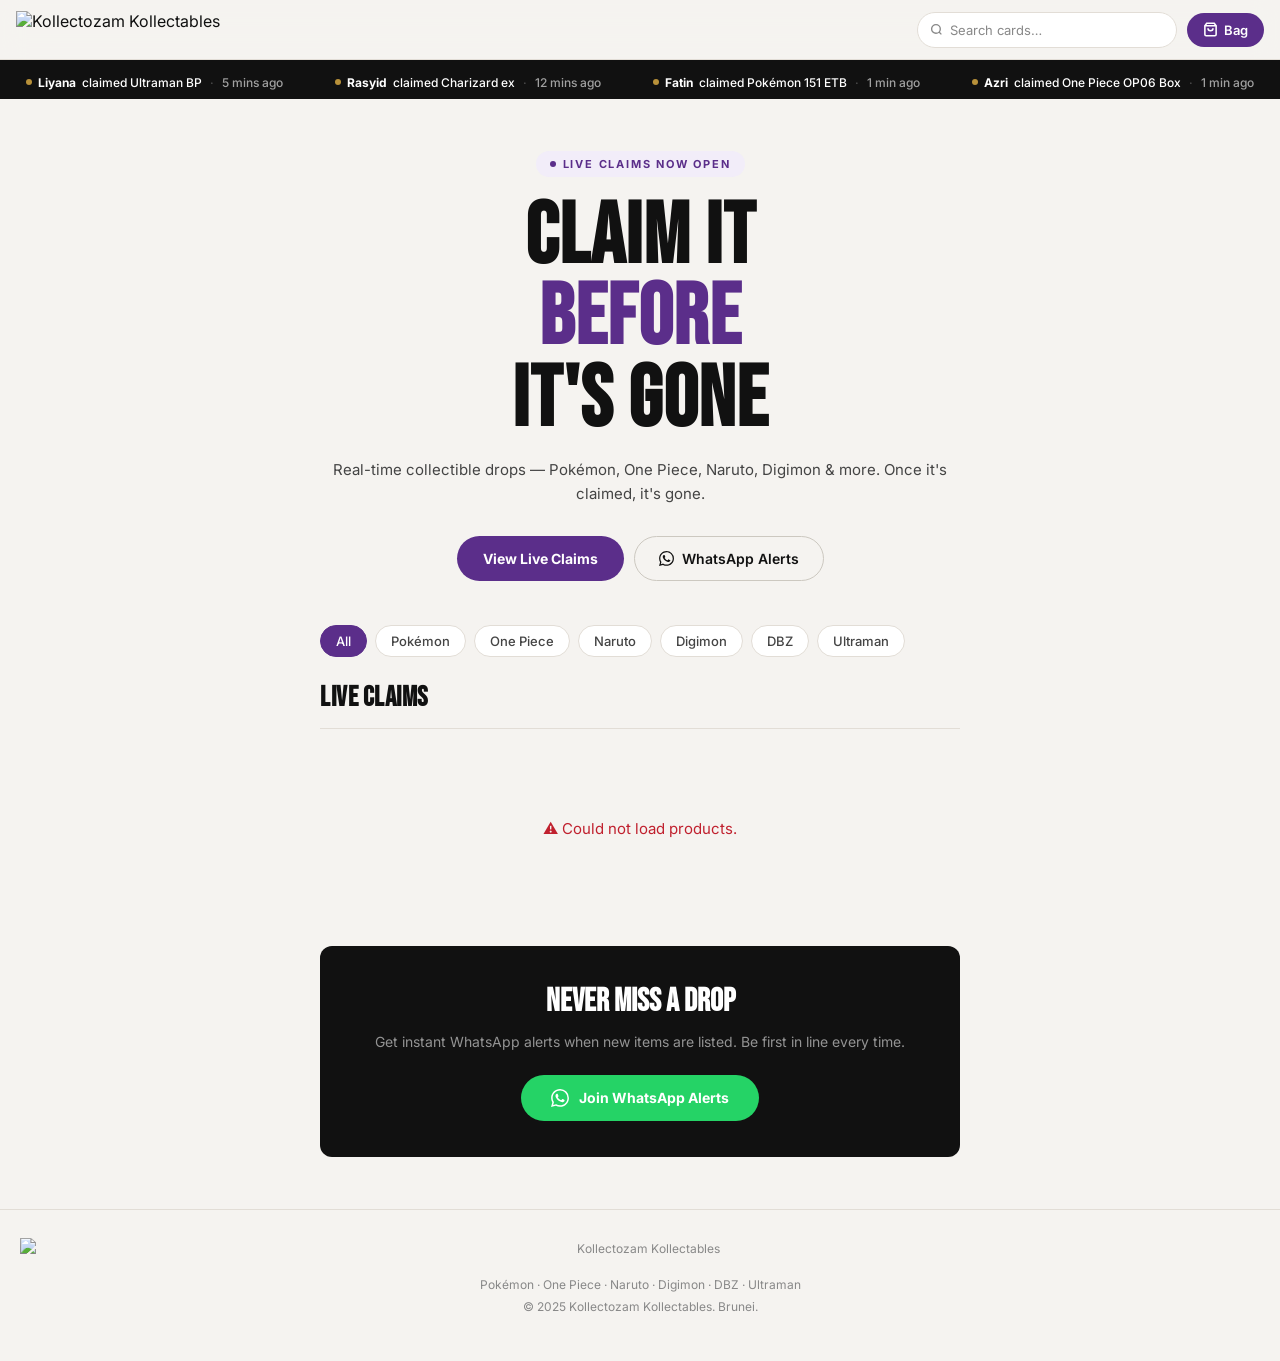
==== commit c0c7a9af: "Update index.html" ====
--- a/frontend/index.html
+++ b/frontend/index.html
@@ -1,422 +1,536 @@
 <!DOCTYPE html>
 <html lang="en">
 <head>
-  <meta charset="UTF-8">
-  <meta name="viewport" content="width=device-width, initial-scale=1.0, viewport-fit=cover">
-  <meta name="theme-color" content="#0a0a0f">
-  <meta name="description" content="Kollectozam Kollectables — Brunei's premier live claim sale platform for Pokémon, Naruto Kayou, One Piece TCG and more. Catch it. Claim it. Collect it.">
-  <title>Kollectozam Kollectables — Live Claim Sales</title>
-  <link rel="icon" href="assets/img/logo.png" type="image/png">
-  <link rel="stylesheet" href="assets/css/main.css">
-
-  <!-- API Base (update before deployment) -->
-  <script>
-    window.KZ_API_BASE = 'https://kollectozam-api.YOUR_SUBDOMAIN.workers.dev';
-    window.KZ_WA_NUMBER = '6738123456';
-  </script>
+<meta charset="UTF-8">
+<meta name="viewport" content="width=device-width, initial-scale=1.0">
+<title>Kollectozam Kollectables — Live Claim Drops</title>
+<link rel="icon" href="assets/logo.png" type="image/png">
+<link href="https://fonts.googleapis.com/css2?family=Bebas+Neue&family=Sora:wght@400;500;600;700&family=Inter:wght@400;500;600;700&display=swap" rel="stylesheet">
+<style>
+*,*::before,*::after { box-sizing: border-box; margin: 0; padding: 0; }
+:root {
+  --bg:#F5F3F0; --bg-2:#EFEAE3; --surface:#FFFFFF;
+  --ink:#111111; --ink-2:#444444; --ink-3:#888888;
+  --border:#E2DDD6; --border-2:#CCC8C0;
+  --purple:#5B2E8A; --purple-lt:#7340AC; --purple-bg:#F2EDF9;
+  --gold:#B8913A; --gold-bg:#FDF6E3;
+  --orange:#C96A10; --orange-bg:#FEF3E7;
+  --red:#C0202E; --red-bg:#FEF0F0;
+  --green:#1A7F4B; --green-bg:#EDFAF3;
+  --ff-head:'Bebas Neue',sans-serif;
+  --ff-prod:'Sora',sans-serif;
+  --ff-ui:'Inter',sans-serif;
+  --nav-h:60px; --radius:12px; --radius-sm:8px; --t:0.2s ease;
+}
+html { scroll-behavior:smooth; }
+body { font-family:var(--ff-ui); background:var(--bg); color:var(--ink); -webkit-font-smoothing:antialiased; }
+img { display:block; max-width:100%; }
+button { cursor:pointer; font-family:inherit; }
+a { text-decoration:none; color:inherit; }
+
+/* NAV */
+.nav { position:sticky; top:0; z-index:100; height:var(--nav-h); background:rgba(245,243,240,0.92); backdrop-filter:blur(12px); border-bottom:1px solid var(--border); display:flex; align-items:center; padding:0 16px; gap:10px; }
+.nav-logo { flex:1; display:flex; align-items:center; }
+.nav-logo img { height:38px; width:auto; object-fit:contain; }
+.nav-search { display:flex; align-items:center; background:var(--surface); border:1px solid var(--border); border-radius:100px; padding:0 12px; gap:7px; flex:1; max-width:260px; }
+.nav-search input { flex:1; border:none; outline:none; background:transparent; font-family:var(--ff-ui); font-size:13px; color:var(--ink); padding:9px 0; }
+.nav-search input::placeholder { color:var(--ink-3); }
+.nav-search svg { color:var(--ink-3); flex-shrink:0; }
+.nav-cart { position:relative; background:var(--purple); color:#fff; border:none; border-radius:100px; padding:9px 16px; font-family:var(--ff-ui); font-size:13px; font-weight:600; display:flex; align-items:center; gap:6px; transition:background var(--t); white-space:nowrap; }
+.nav-cart:hover { background:var(--purple-lt); }
+.nav-badge { background:#fff; color:var(--purple); border-radius:100px; font-size:11px; font-weight:700; min-width:18px; height:18px; padding:0 4px; display:none; align-items:center; justify-content:center; }
+
+/* TICKER */
+.ticker-wrap { background:var(--ink); padding:9px 0; overflow:hidden; white-space:nowrap; }
+.ticker-track { display:inline-block; animation:ticker 40s linear infinite; }
+.ticker-track:hover { animation-play-state:paused; }
+@keyframes ticker { 0%{transform:translateX(0)} 100%{transform:translateX(-50%)} }
+.ticker-item { display:inline-flex; align-items:center; gap:6px; font-size:12px; font-weight:500; color:#fff; padding:0 26px; }
+.ticker-dot { width:6px; height:6px; border-radius:50%; background:var(--gold); flex-shrink:0; }
+.ticker-sep { color:rgba(255,255,255,0.25); padding:0 2px; }
+
+/* HERO */
+.hero { padding:52px 20px 44px; text-align:center; max-width:660px; margin:0 auto; }
+.hero-eyebrow { display:inline-flex; align-items:center; gap:7px; background:var(--purple-bg); color:var(--purple); font-size:11px; font-weight:700; letter-spacing:1.8px; text-transform:uppercase; padding:6px 14px; border-radius:100px; margin-bottom:20px; }
+.hero-eyebrow-dot { width:6px; height:6px; border-radius:50%; background:var(--purple); animation:pulse 1.6s ease-in-out infinite; }
+@keyframes pulse { 0%,100%{opacity:1;transform:scale(1)} 50%{opacity:0.5;transform:scale(0.7)} }
+.hero h1 { font-family:var(--ff-head); font-size:clamp(50px,13vw,86px); line-height:0.95; color:var(--ink); letter-spacing:1px; margin-bottom:16px; }
+.hero h1 em { color:var(--purple); font-style:normal; }
+.hero-sub { font-size:15px; color:var(--ink-2); line-height:1.6; margin-bottom:30px; }
+.hero-ctas { display:flex; gap:10px; justify-content:center; flex-wrap:wrap; }
+.btn-primary { background:var(--purple); color:#fff; border:none; border-radius:100px; padding:14px 26px; font-family:var(--ff-ui); font-size:14px; font-weight:700; transition:background var(--t),transform var(--t); }
+.btn-primary:hover { background:var(--purple-lt); transform:translateY(-1px); }
+.btn-secondary { background:transparent; color:var(--ink); border:1.5px solid var(--border-2); border-radius:100px; padding:12px 24px; font-family:var(--ff-ui); font-size:14px; font-weight:600; transition:border-color var(--t); display:flex; align-items:center; gap:8px; }
+.btn-secondary:hover { border-color:var(--ink-2); }
+
+/* CHIPS */
+.chips { display:flex; gap:8px; flex-wrap:wrap; padding:0 20px; margin-bottom:24px; max-width:680px; margin-left:auto; margin-right:auto; }
+.chip { background:var(--surface); color:var(--ink-2); border:1.5px solid var(--border); border-radius:100px; padding:7px 15px; font-size:13px; font-weight:500; transition:all var(--t); }
+.chip:hover { border-color:var(--purple); color:var(--purple); }
+.chip.active { background:var(--purple); color:#fff; border-color:var(--purple); }
+
+/* SECTION */
+.section { padding:0 20px 52px; max-width:680px; margin:0 auto; }
+.section-head { display:flex; align-items:baseline; justify-content:space-between; margin-bottom:22px; padding-bottom:14px; border-bottom:1px solid var(--border); }
+.section-title { font-family:var(--ff-head); font-size:28px; letter-spacing:0.5px; }
+.section-count { font-size:12px; font-weight:600; color:var(--ink-3); }
+
+/* FEED */
+#feed, #backupFeed { display:flex; flex-direction:column; gap:18px; }
+
+/* CLAIM CARD */
+.ccard { background:var(--surface); border:1px solid var(--border); border-radius:var(--radius); overflow:hidden; transition:box-shadow var(--t),transform var(--t); }
+.ccard:hover { box-shadow:0 8px 28px rgba(0,0,0,0.08); transform:translateY(-2px); }
+.ccard.sold { opacity:0.55; pointer-events:none; }
+.ccard-img { position:relative; aspect-ratio:4/3; background:var(--bg-2); overflow:hidden; }
+.ccard-img img { width:100%; height:100%; object-fit:cover; transition:transform 0.4s ease; }
+.ccard:hover .ccard-img img { transform:scale(1.03); }
+.ccard-img-placeholder { width:100%; height:100%; display:flex; flex-direction:column; align-items:center; justify-content:center; gap:10px; color:var(--ink-3); font-size:48px; }
+.ccard-img-placeholder p { font-size:13px; font-weight:600; letter-spacing:1px; text-transform:uppercase; }
+.status-badge { position:absolute; top:12px; left:12px; padding:5px 11px; border-radius:6px; font-family:var(--ff-ui); font-size:11px; font-weight:700; letter-spacing:0.8px; text-transform:uppercase; }
+.badge-available { background:var(--purple); color:#fff; }
+.badge-pending   { background:var(--orange-bg); color:var(--orange); }
+.badge-sold      { background:var(--red-bg); color:var(--red); }
+.badge-relisted  { background:var(--gold-bg); color:var(--gold); border:1px solid #B8913A40; }
+.urgency-tag { position:absolute; top:12px; right:12px; background:rgba(0,0,0,0.72); backdrop-filter:blur(6px); color:#fff; font-size:11px; font-weight:600; padding:5px 10px; border-radius:6px; display:flex; align-items:center; gap:5px; }
+.urgency-dot { width:5px; height:5px; border-radius:50%; background:#ff4d6d; }
+.ccard-body { padding:16px 16px 18px; }
+.ccard-cat { font-size:11px; font-weight:700; letter-spacing:1.4px; text-transform:uppercase; color:var(--ink-3); margin-bottom:5px; }
+.ccard-name { font-family:var(--ff-prod); font-size:18px; font-weight:700; color:var(--ink); line-height:1.25; margin-bottom:12px; }
+.ccard-meta { display:flex; align-items:center; justify-content:space-between; gap:12px; margin-bottom:14px; }
+.ccard-price { font-family:var(--ff-prod); font-size:22px; font-weight:700; }
+.ccard-stock { font-size:12px; font-weight:600; color:var(--ink-3); }
+.stock-low { color:var(--orange); }
+.ccard-footer { display:flex; align-items:center; gap:10px; }
+.btn-claim { flex:1; background:var(--purple); color:#fff; border:none; border-radius:100px; padding:13px 18px; font-family:var(--ff-ui); font-size:14px; font-weight:700; transition:background var(--t),transform var(--t); }
+.btn-claim:hover { background:var(--purple-lt); transform:translateY(-1px); }
+.btn-claim:disabled { background:var(--bg-2); color:var(--ink-3); cursor:default; transform:none; }
+.btn-claim.added { background:var(--green-bg); color:var(--green); }
+.btn-wa-item { width:46px; height:46px; border-radius:100px; background:#25D366; color:#fff; border:none; display:flex; align-items:center; justify-content:center; font-size:18px; flex-shrink:0; transition:background var(--t); }
+.btn-wa-item:hover { background:#1ebe5d; }
+
+/* BACKUP BANNER */
+.backup-banner { background:linear-gradient(135deg,var(--gold-bg),#FFF8E8); border:1.5px solid #D4A84050; border-radius:var(--radius); padding:14px 16px; margin-bottom:18px; display:flex; align-items:center; gap:12px; }
+.backup-icon { font-size:22px; flex-shrink:0; }
+.backup-label { font-size:11px; font-weight:700; letter-spacing:1.4px; text-transform:uppercase; color:var(--gold); margin-bottom:2px; }
+.backup-desc { font-size:13px; color:var(--ink-2); line-height:1.4; }
+
+/* WA SECTION */
+.wa-block { padding:0 20px; max-width:680px; margin:0 auto 52px; }
+.wa-inner { background:var(--ink); border-radius:var(--radius); padding:36px 24px; text-align:center; }
+.wa-inner h2 { font-family:var(--ff-head); font-size:32px; color:#fff; margin-bottom:10px; }
+.wa-inner p { font-size:14px; color:rgba(255,255,255,0.55); margin-bottom:22px; line-height:1.6; }
+.btn-wa-full { display:inline-flex; align-items:center; gap:10px; background:#25D366; color:#fff; border:none; border-radius:100px; padding:14px 30px; font-family:var(--ff-ui); font-size:14px; font-weight:700; transition:background var(--t); }
+.btn-wa-full:hover { background:#1ebe5d; }
+
+/* SKELETON */
+.feed-loading { display:flex; flex-direction:column; gap:18px; }
+.skeleton { background:var(--surface); border:1px solid var(--border); border-radius:var(--radius); overflow:hidden; }
+.skel-img { aspect-ratio:4/3; background:linear-gradient(90deg,var(--bg) 25%,var(--bg-2) 50%,var(--bg) 75%); background-size:200% 100%; animation:shimmer 1.4s infinite; }
+.skel-body { padding:16px; display:flex; flex-direction:column; gap:10px; }
+.skel-line { height:13px; border-radius:100px; background:linear-gradient(90deg,var(--bg) 25%,var(--bg-2) 50%,var(--bg) 75%); background-size:200% 100%; animation:shimmer 1.4s infinite; }
+.skel-line.short { width:38%; } .skel-line.med { width:62%; }
+@keyframes shimmer { 0%{background-position:200% 0} 100%{background-position:-200% 0} }
+.feed-empty { text-align:center; padding:56px 20px; color:var(--ink-3); }
+.feed-empty p { font-size:15px; margin-top:12px; }
+
+/* FLOAT CART */
+.float-cart { position:fixed; bottom:24px; left:50%; transform:translateX(-50%); z-index:90; background:var(--ink); color:#fff; border:none; border-radius:100px; padding:13px 26px; font-family:var(--ff-ui); font-size:14px; font-weight:700; box-shadow:0 8px 28px rgba(0,0,0,0.2); display:flex; align-items:center; gap:10px; transition:transform var(--t),box-shadow var(--t); white-space:nowrap; }
+.float-cart:hover { transform:translateX(-50%) translateY(-2px); box-shadow:0 12px 36px rgba(0,0,0,0.28); }
+.float-cart.hidden { display:none; }
+.float-badge { background:var(--purple); color:#fff; border-radius:100px; font-size:11px; font-weight:700; min-width:20px; height:20px; padding:0 5px; display:flex; align-items:center; justify-content:center; }
+
+/* TOASTS */
+#toasts { position:fixed; top:76px; right:14px; z-index:200; display:flex; flex-direction:column; gap:8px; }
+.toast { background:var(--ink); color:#fff; padding:11px 16px; border-radius:var(--radius-sm); font-size:13px; font-weight:500; box-shadow:0 4px 14px rgba(0,0,0,0.15); animation:slideIn 0.2s ease; }
+.toast.error { background:var(--red); }
+@keyframes slideIn { from{opacity:0;transform:translateX(16px)} to{opacity:1;transform:translateX(0)} }
+
+/* OVERLAY */
+.overlay { position:fixed; inset:0; z-index:150; background:rgba(0,0,0,0.5); backdrop-filter:blur(4px); display:none; align-items:flex-end; justify-content:center; }
+.overlay.open { display:flex; }
+@media(min-width:600px) { .overlay{align-items:center;padding:20px} }
+.modal { background:var(--surface); width:100%; max-width:520px; max-height:92vh; overflow-y:auto; border-radius:20px 20px 0 0; padding-bottom:env(safe-area-inset-bottom,20px); }
+@media(min-width:600px) { .modal{border-radius:16px} }
+.modal-head { position:sticky; top:0; z-index:1; background:var(--surface); display:flex; align-items:center; justify-content:space-between; padding:18px 18px 14px; border-bottom:1px solid var(--border); }
+.modal-title { font-family:var(--ff-prod); font-size:16px; font-weight:700; }
+.modal-close { width:30px; height:30px; border-radius:50%; background:var(--bg); border:none; font-size:15px; color:var(--ink-2); display:flex; align-items:center; justify-content:center; }
+.modal-close:hover { background:var(--border); }
+.modal-body { padding:18px; }
+
+/* CART */
+.cart-list { display:flex; flex-direction:column; gap:10px; margin-bottom:18px; }
+.ci { display:flex; align-items:center; gap:11px; padding:11px; background:var(--bg); border-radius:var(--radius-sm); }
+.ci-thumb { width:50px; height:50px; border-radius:7px; object-fit:cover; flex-shrink:0; background:var(--bg-2); display:flex; align-items:center; justify-content:center; font-size:20px; }
+.ci-info { flex:1; min-width:0; }
+.ci-name { font-weight:600; font-size:13px; color:var(--ink); line-height:1.3; }
+.ci-price { font-size:12px; color:var(--ink-3); margin-top:3px; }
+.ci-del { background:none; border:none; color:var(--red); font-size:16px; padding:4px; line-height:1; }
+.cart-total-row { display:flex; justify-content:space-between; align-items:center; padding:14px 0 18px; border-top:1px solid var(--border); }
+.cart-total-label { font-size:14px; font-weight:600; color:var(--ink-2); }
+.cart-total-val { font-family:var(--ff-prod); font-size:20px; font-weight:700; }
+.btn-checkout { width:100%; background:var(--purple); color:#fff; border:none; border-radius:100px; padding:14px; font-family:var(--ff-ui); font-size:15px; font-weight:700; transition:background var(--t); }
+.btn-checkout:hover:not(:disabled) { background:var(--purple-lt); }
+.btn-checkout:disabled { background:var(--bg-2); color:var(--ink-3); cursor:default; }
+
+/* CHECKOUT FORM */
+.form-group { margin-bottom:14px; }
+.form-label { display:block; font-size:11px; font-weight:700; letter-spacing:0.6px; text-transform:uppercase; color:var(--ink-2); margin-bottom:6px; }
+.form-input,.form-select { width:100%; background:var(--bg); border:1.5px solid var(--border); border-radius:var(--radius-sm); padding:11px 13px; font-family:var(--ff-ui); font-size:14px; color:var(--ink); transition:border-color var(--t); }
+.form-input:focus,.form-select:focus { outline:none; border-color:var(--purple); background:var(--surface); }
+.form-select { appearance:none; cursor:pointer; }
+.order-summary { background:var(--bg); border-radius:var(--radius-sm); padding:13px; margin-bottom:18px; }
+.osb-title { font-size:11px; font-weight:700; letter-spacing:1px; text-transform:uppercase; color:var(--ink-3); margin-bottom:9px; }
+.osb-item { display:flex; justify-content:space-between; font-size:13px; color:var(--ink); padding:3px 0; }
+.osb-total { display:flex; justify-content:space-between; align-items:center; padding-top:9px; margin-top:7px; border-top:1px solid var(--border); }
+.osb-total-label { font-size:13px; font-weight:600; color:var(--ink-2); }
+.osb-total-val { font-family:var(--ff-prod); font-size:18px; font-weight:700; }
+
+/* PAY PANEL */
+.pay-panel { background:var(--purple-bg); border:1px solid #7340AC25; border-radius:var(--radius-sm); padding:13px; margin-top:10px; margin-bottom:14px; }
+.pay-panel-title { font-size:11px; font-weight:700; letter-spacing:0.6px; text-transform:uppercase; color:var(--purple); margin-bottom:9px; }
+.pay-row { display:flex; justify-content:space-between; align-items:center; padding:7px 0; border-bottom:1px solid #7340AC12; font-size:13px; gap:12px; }
+.pay-row:last-child { border-bottom:none; }
+.pr-label { color:var(--ink-3); font-weight:500; flex-shrink:0; }
+.pr-val { color:var(--ink); font-weight:600; text-align:right; display:flex; align-items:center; gap:8px; }
+.btn-copy { background:var(--purple); color:#fff; border:none; border-radius:6px; padding:3px 10px; font-size:11px; font-weight:700; transition:background var(--t); }
+.btn-copy:hover { background:var(--purple-lt); }
+.pay-note { font-size:11.5px; color:var(--orange); line-height:1.5; margin-top:9px; padding-top:9px; border-top:1px solid #7340AC12; }
+.btn-place { width:100%; background:var(--purple); color:#fff; border:none; border-radius:100px; padding:14px; font-family:var(--ff-ui); font-size:15px; font-weight:700; transition:background var(--t); margin-top:6px; }
+.btn-place:hover { background:var(--purple-lt); }
+
+/* SUCCESS */
+.success-body { padding:40px 20px; text-align:center; }
+.success-icon { width:68px; height:68px; border-radius:50%; background:var(--green-bg); margin:0 auto 18px; display:flex; align-items:center; justify-content:center; font-size:32px; }
+.success-title { font-family:var(--ff-head); font-size:30px; color:var(--ink); margin-bottom:8px; }
+.success-oid { display:inline-block; background:var(--purple-bg); color:var(--purple); font-family:var(--ff-prod); font-size:17px; font-weight:700; padding:7px 18px; border-radius:8px; margin-bottom:14px; }
+.success-msg { font-size:14px; color:var(--ink-2); line-height:1.6; margin-bottom:26px; }
+.btn-wa-success { width:100%; background:#25D366; color:#fff; border:none; border-radius:100px; padding:14px; font-family:var(--ff-ui); font-size:15px; font-weight:700; display:flex; align-items:center; justify-content:center; gap:10px; transition:background var(--t); margin-bottom:10px; }
+.btn-wa-success:hover { background:#1ebe5d; }
+.btn-done { width:100%; background:transparent; color:var(--ink-2); border:1.5px solid var(--border); border-radius:100px; padding:12px; font-family:var(--ff-ui); font-size:14px; font-weight:600; transition:border-color var(--t); }
+.btn-done:hover { border-color:var(--ink-2); color:var(--ink); }
+
+/* FOOTER */
+footer { text-align:center; padding:28px 20px 44px; border-top:1px solid var(--border); color:var(--ink-3); font-size:12px; line-height:1.8; }
+footer img { height:26px; margin:0 auto 10px; }
+</style>
 </head>
 <body>
 
-<!-- ── Navbar ── -->
-<nav class="navbar">
-  <a href="index.html" class="navbar-brand">
-    <img src="assets/img/logo.png" alt="KZ" class="navbar-logo">
-    <div class="navbar-wordmark">KOLLECTO<span>ZAM</span><br><small style="font-size:9px;letter-spacing:2px;color:var(--kz-muted);font-weight:400;">KOLLECTABLES</small></div>
-  </a>
-  <div class="navbar-live-badge">
-    <span class="live-dot"></span>
-    LIVE CLAIMS
-  </div>
-  <button class="navbar-menu-btn" id="nav-menu-btn" aria-label="Menu">
-    <span></span><span></span><span></span>
+<nav class="nav">
+  <div class="nav-logo">
+    <a href="/"><img src="assets/logo.png" alt="Kollectozam Kollectables"></a>
+  </div>
+  <div class="nav-search">
+    <svg width="13" height="13" fill="none" viewBox="0 0 24 24" stroke="currentColor" stroke-width="2.5"><circle cx="11" cy="11" r="8"/><path d="m21 21-4.35-4.35"/></svg>
+    <input type="text" id="searchInput" placeholder="Search cards…" oninput="filterCards()">
+  </div>
+  <button class="nav-cart" onclick="openModal('cartOverlay')">
+    <svg width="15" height="15" fill="none" viewBox="0 0 24 24" stroke="currentColor" stroke-width="2.5"><path d="M6 2 3 6v14a2 2 0 0 0 2 2h14a2 2 0 0 0 2-2V6l-3-4z"/><line x1="3" y1="6" x2="21" y2="6"/><path d="M16 10a4 4 0 0 1-8 0"/></svg>
+    Bag
+    <span class="nav-badge" id="hdrBadge"></span>
   </button>
 </nav>
 
-<!-- ── Nav Drawer ── -->
-<div class="nav-drawer" id="nav-drawer">
-  <div class="nav-section-label">Main</div>
-  <a href="index.html" class="nav-item active"><span class="nav-item-icon">🏠</span> Home</a>
-  <a href="pages/live-claims.html" class="nav-item"><span class="nav-item-icon">⚡</span> Live Claims</a>
-
-  <div class="nav-divider"></div>
-  <div class="nav-section-label">Shop by Category</div>
-  <a href="pages/pokemon.html" class="nav-item"><span class="nav-item-icon">⚡</span> Pokémon Singles</a>
-  <a href="pages/naruto-boxes.html" class="nav-item"><span class="nav-item-icon">📦</span> Naruto Boxes</a>
-  <a href="pages/naruto-singles.html" class="nav-item"><span class="nav-item-icon">🍃</span> Naruto Singles</a>
-  <a href="pages/onepiece.html" class="nav-item"><span class="nav-item-icon">☠️</span> One Piece Singles</a>
-
-  <div class="nav-divider"></div>
-  <div class="nav-section-label">Discover</div>
-  <a href="pages/recently-claimed.html" class="nav-item"><span class="nav-item-icon">✅</span> Recently Claimed</a>
-  <a href="pages/backup.html" class="nav-item"><span class="nav-item-icon">🔄</span> Back Up For Claim</a>
-  <a href="pages/how-it-works.html" class="nav-item"><span class="nav-item-icon">❓</span> How It Works</a>
-  <a href="pages/contact.html" class="nav-item"><span class="nav-item-icon">💬</span> Contact / WhatsApp</a>
+<div class="ticker-wrap"><div class="ticker-track" id="tickerTrack"></div></div>
+
+<section class="hero">
+  <div class="hero-eyebrow"><span class="hero-eyebrow-dot"></span>Live Claims Now Open</div>
+  <h1>CLAIM IT<br><em>BEFORE</em><br>IT'S GONE</h1>
+  <p class="hero-sub">Real-time collectible drops — Pokémon, One Piece, Naruto, Digimon &amp; more. Once it's claimed, it's gone.</p>
+  <div class="hero-ctas">
+    <button class="btn-primary" onclick="document.getElementById('liveclaims').scrollIntoView({behavior:'smooth'})">View Live Claims</button>
+    <a class="btn-secondary" href="https://wa.me/6737409444" target="_blank" rel="noopener">
+      <svg width="15" height="15" viewBox="0 0 24 24" fill="currentColor"><path d="M17.472 14.382c-.297-.149-1.758-.867-2.03-.967-.273-.099-.471-.148-.67.15-.197.297-.767.966-.94 1.164-.173.199-.347.223-.644.075-.297-.15-1.255-.463-2.39-1.475-.883-.788-1.48-1.761-1.653-2.059-.173-.297-.018-.458.13-.606.134-.133.298-.347.446-.52.149-.174.198-.298.298-.497.099-.198.05-.371-.025-.52-.075-.149-.669-1.612-.916-2.207-.242-.579-.487-.5-.669-.51-.173-.008-.371-.01-.57-.01-.198 0-.52.074-.792.372-.272.297-1.04 1.016-1.04 2.479 0 1.462 1.065 2.875 1.213 3.074.149.198 2.096 3.2 5.077 4.487.709.306 1.262.489 1.694.625.712.227 1.36.195 1.871.118.571-.085 1.758-.719 2.006-1.413.248-.694.248-1.289.173-1.413-.074-.124-.272-.198-.57-.347m-5.421 7.403h-.004a9.87 9.87 0 0 1-5.031-1.378l-.361-.214-3.741.982.998-3.648-.235-.374a9.86 9.86 0 0 1-1.51-5.26c.001-5.45 4.436-9.884 9.888-9.884 2.64 0 5.122 1.03 6.988 2.898a9.825 9.825 0 0 1 2.893 6.994c-.003 5.45-4.437 9.884-9.885 9.884m8.413-18.297A11.815 11.815 0 0 0 12.05 0C5.495 0 .16 5.335.157 11.892c0 2.096.547 4.142 1.588 5.945L.057 24l6.305-1.654a11.882 11.882 0 0 0 5.683 1.448h.005c6.554 0 11.89-5.335 11.893-11.893a11.821 11.821 0 0 0-3.48-8.413z"/></svg>
+      WhatsApp Alerts
+    </a>
+  </div>
+</section>
+
+<div class="chips">
+  <button class="chip active" onclick="setCat('ALL',this)">All</button>
+  <button class="chip" onclick="setCat('Pokemon',this)">Pokémon</button>
+  <button class="chip" onclick="setCat('One Piece',this)">One Piece</button>
+  <button class="chip" onclick="setCat('Naruto',this)">Naruto</button>
+  <button class="chip" onclick="setCat('Digimon',this)">Digimon</button>
+  <button class="chip" onclick="setCat('DBZ',this)">DBZ</button>
+  <button class="chip" onclick="setCat('Ultraman',this)">Ultraman</button>
 </div>
 
-<!-- ── Page ── -->
-<div class="page-wrapper">
-
-  <!-- ── Hero ── -->
-  <section class="hero">
-    <div class="hero-bg"></div>
-    <div class="hero-content">
-      <div class="hero-mascot-wrap">
-        <img src="assets/img/logo.png" alt="Kollectozam" class="hero-mascot">
-        <div class="hero-mascot-glow"></div>
+<section class="section" id="liveclaims">
+  <div class="section-head">
+    <h2 class="section-title">LIVE CLAIMS</h2>
+    <span class="section-count" id="productCount"></span>
+  </div>
+  <div id="feed">
+    <div class="feed-loading" id="skeletons">
+      <div class="skeleton"><div class="skel-img"></div><div class="skel-body"><div class="skel-line short"></div><div class="skel-line med"></div><div class="skel-line short"></div></div></div>
+      <div class="skeleton"><div class="skel-img"></div><div class="skel-body"><div class="skel-line short"></div><div class="skel-line med"></div><div class="skel-line short"></div></div></div>
+    </div>
+  </div>
+</section>
+
+<section class="section" id="backup-section" style="display:none">
+  <div class="section-head">
+    <h2 class="section-title">BACK UP FOR CLAIM</h2>
+    <span class="section-count">Second chance</span>
+  </div>
+  <div class="backup-banner">
+    <div class="backup-icon">🔄</div>
+    <div>
+      <div class="backup-label">Claim Expired — Available Again</div>
+      <div class="backup-desc">Previously claimed items where payment was not completed. Your second chance.</div>
+    </div>
+  </div>
+  <div id="backupFeed"></div>
+</section>
+
+<div class="wa-block">
+  <div class="wa-inner">
+    <h2>NEVER MISS A DROP</h2>
+    <p>Get instant WhatsApp alerts when new items are listed. Be first in line every time.</p>
+    <a class="btn-wa-full" href="https://wa.me/6737409444?text=Hi%2C%20I%20want%20to%20join%20the%20Kollectozam%20drop%20alerts!" target="_blank" rel="noopener">
+      <svg width="18" height="18" viewBox="0 0 24 24" fill="currentColor"><path d="M17.472 14.382c-.297-.149-1.758-.867-2.03-.967-.273-.099-.471-.148-.67.15-.197.297-.767.966-.94 1.164-.173.199-.347.223-.644.075-.297-.15-1.255-.463-2.39-1.475-.883-.788-1.48-1.761-1.653-2.059-.173-.297-.018-.458.13-.606.134-.133.298-.347.446-.52.149-.174.198-.298.298-.497.099-.198.05-.371-.025-.52-.075-.149-.669-1.612-.916-2.207-.242-.579-.487-.5-.669-.51-.173-.008-.371-.01-.57-.01-.198 0-.52.074-.792.372-.272.297-1.04 1.016-1.04 2.479 0 1.462 1.065 2.875 1.213 3.074.149.198 2.096 3.2 5.077 4.487.709.306 1.262.489 1.694.625.712.227 1.36.195 1.871.118.571-.085 1.758-.719 2.006-1.413.248-.694.248-1.289.173-1.413-.074-.124-.272-.198-.57-.347m-5.421 7.403h-.004a9.87 9.87 0 0 1-5.031-1.378l-.361-.214-3.741.982.998-3.648-.235-.374a9.86 9.86 0 0 1-1.51-5.26c.001-5.45 4.436-9.884 9.888-9.884 2.64 0 5.122 1.03 6.988 2.898a9.825 9.825 0 0 1 2.893 6.994c-.003 5.45-4.437 9.884-9.885 9.884m8.413-18.297A11.815 11.815 0 0 0 12.05 0C5.495 0 .16 5.335.157 11.892c0 2.096.547 4.142 1.588 5.945L.057 24l6.305-1.654a11.882 11.882 0 0 0 5.683 1.448h.005c6.554 0 11.89-5.335 11.893-11.893a11.821 11.821 0 0 0-3.48-8.413z"/></svg>
+      Join WhatsApp Alerts
+    </a>
+  </div>
+</div>
+
+<footer>
+  <img src="assets/logo.png" alt="Kollectozam Kollectables">
+  Pokémon · One Piece · Naruto · Digimon · DBZ · Ultraman<br>
+  © 2025 Kollectozam Kollectables. Brunei.
+</footer>
+
+<button class="float-cart hidden" id="floatCart" onclick="openModal('cartOverlay')">
+  🛒 <span id="floatLabel">Claim Bag</span>
+  <span class="float-badge" id="floatBadge">0</span>
+</button>
+<div id="toasts"></div>
+
+<!-- CART MODAL -->
+<div class="overlay" id="cartOverlay">
+  <div class="modal">
+    <div class="modal-head"><span class="modal-title">Claim Bag</span><button class="modal-close" onclick="closeModal('cartOverlay')">✕</button></div>
+    <div class="modal-body">
+      <div id="cartBody"></div>
+      <div class="cart-total-row"><span class="cart-total-label">Total</span><span class="cart-total-val" id="cartTot">BND $0.00</span></div>
+      <button class="btn-checkout" id="btnCheckout" onclick="openCheckout()">Proceed to Claim →</button>
+    </div>
+  </div>
+</div>
+
+<!-- CHECKOUT MODAL -->
+<div class="overlay" id="checkoutOverlay">
+  <div class="modal">
+    <div class="modal-head"><span class="modal-title">Complete Your Claim</span><button class="modal-close" onclick="closeModal('checkoutOverlay')">✕</button></div>
+    <div class="modal-body">
+      <div class="order-summary">
+        <div class="osb-title">Order Summary</div>
+        <div id="osbItems"></div>
+        <div class="osb-total"><span class="osb-total-label">Total</span><span class="osb-total-val" id="osbTotal"></span></div>
       </div>
-
-      <div class="hero-eyebrow">
-        <span class="live-dot"></span>
-        🔥 Brunei's Live Claim Platform
+      <div class="form-group"><label class="form-label">Your Name</label><input class="form-input" id="fName" type="text" placeholder="Full name"></div>
+      <div class="form-group"><label class="form-label">WhatsApp Number</label><input class="form-input" id="fPhone" type="tel" placeholder="+673 7XX XXXX"></div>
+      <div class="form-group">
+        <label class="form-label">Pickup Location</label>
+        <select class="form-select" id="fPickup"><option value="">Select location…</option><option>Gadong</option><option>Kiulap</option><option>Manggis</option><option>Rimba</option><option>Tutong</option><option>Seria</option><option>Other</option></select>
       </div>
-
-      <h1 class="hero-headline">
-        <div class="line-white">CATCH IT.</div>
-        <div class="line-purple">CLAIM IT.</div>
-        <div class="line-gold">COLLECT IT.</div>
-      </h1>
-
-      <p class="hero-sub">
-        Real-time claim drops for Pokémon, Naruto Kayou, and One Piece TCG.<br>
-        No auctions. No carts. Pure collector culture.
-      </p>
-
-      <div class="hero-ctas">
-        <a href="pages/live-claims.html" class="btn btn-primary">⚡ View Live Claims</a>
-        <a href="pages/how-it-works.html" class="btn btn-outline">How It Works</a>
+      <div class="form-group">
+        <label class="form-label">Payment Method</label>
+        <select class="form-select" id="fPayment" onchange="refreshPayPanel()"><option value="">Select method…</option><option>BIBD</option><option>Baiduri</option><option>VCard</option><option>Cash</option></select>
+        <div id="payPanel"></div>
+      </div>
+      <div class="form-group">
+        <label class="form-label">Drop / Pickup Timing</label>
+        <select class="form-select" id="fTiming"><option value="">Select timing…</option><option>Same day</option><option>Next day</option><option>This weekend</option><option>To be arranged</option></select>
+      </div>
+      <button class="btn-place" onclick="placeOrder()">Confirm Claim →</button>
+    </div>
+  </div>
+</div>
+
+<!-- SUCCESS MODAL -->
+<div class="overlay" id="successOverlay">
+  <div class="modal">
+    <div class="success-body">
+      <div class="success-icon">✓</div>
+      <div class="success-title">CLAIM LOCKED IN</div>
+      <div class="success-oid" id="oIdDisplay">#0001</div>
+      <p class="success-msg">Your claim is reserved. Pay and send the screenshot via WhatsApp to finalise your order.</p>
+      <button class="btn-wa-success" onclick="doWhatsApp()">
+        <svg width="18" height="18" viewBox="0 0 24 24" fill="currentColor"><path d="M17.472 14.382c-.297-.149-1.758-.867-2.03-.967-.273-.099-.471-.148-.67.15-.197.297-.767.966-.94 1.164-.173.199-.347.223-.644.075-.297-.15-1.255-.463-2.39-1.475-.883-.788-1.48-1.761-1.653-2.059-.173-.297-.018-.458.13-.606.134-.133.298-.347.446-.52.149-.174.198-.298.298-.497.099-.198.05-.371-.025-.52-.075-.149-.669-1.612-.916-2.207-.242-.579-.487-.5-.669-.51-.173-.008-.371-.01-.57-.01-.198 0-.52.074-.792.372-.272.297-1.04 1.016-1.04 2.479 0 1.462 1.065 2.875 1.213 3.074.149.198 2.096 3.2 5.077 4.487.709.306 1.262.489 1.694.625.712.227 1.36.195 1.871.118.571-.085 1.758-.719 2.006-1.413.248-.694.248-1.289.173-1.413-.074-.124-.272-.198-.57-.347m-5.421 7.403h-.004a9.87 9.87 0 0 1-5.031-1.378l-.361-.214-3.741.982.998-3.648-.235-.374a9.86 9.86 0 0 1-1.51-5.26c.001-5.45 4.436-9.884 9.888-9.884 2.64 0 5.122 1.03 6.988 2.898a9.825 9.825 0 0 1 2.893 6.994c-.003 5.45-4.437 9.884-9.885 9.884m8.413-18.297A11.815 11.815 0 0 0 12.05 0C5.495 0 .16 5.335.157 11.892c0 2.096.547 4.142 1.588 5.945L.057 24l6.305-1.654a11.882 11.882 0 0 0 5.683 1.448h.005c6.554 0 11.89-5.335 11.893-11.893a11.821 11.821 0 0 0-3.48-8.413z"/></svg>
+        Send Payment via WhatsApp
+      </button>
+      <button class="btn-done" onclick="closeModal('successOverlay')">Back to Claims</button>
+    </div>
+  </div>
+</div>
+
+<script>
+const API       = 'https://kollectozam-kollectables-api.kollectozam.workers.dev';
+const WA_NUMBER = '6737409444';
+const PAYMENT = {
+  BIBD:    { rows:[['Bank','Bank Islam Brunei Darussalam (BIBD)'],['Account Name','KOLLECTOZAM'],['Account Number','0123456789']] },
+  Baiduri: { rows:[['Bank','Baiduri Bank Berhad'],['Account Name','KOLLECTOZAM'],['Account Number','9876543210']] },
+  VCard:   { rows:[['V-Card / QR Number','+673 7XX XXXX']] },
+  Cash:    { info:'Place the exact amount in an S98 envelope. Drop-off location and timing will be confirmed via WhatsApp after ordering.' }
+};
+
+const PROOF_NAMES = ['Hafiz','Danial','Syafiq','Izzati','Farid','Amirah','Haziq','Nadhirah','Azri','Fatin','Rasyid','Liyana','Nizam','Arif'];
+const PROOF_ITEMS = ['Pokémon SV Booster','One Piece OP06 Box','Naruto Deck','Digimon BT14','DBZ Premium','Ultraman BP','Pokémon 151 ETB','One Piece Starter','Charizard ex','Naruto Box'];
+const PROOF_TIMES = ['just now','1 min ago','2 mins ago','3 mins ago','5 mins ago','8 mins ago','12 mins ago','20 mins ago'];
+const URGENCY     = ['🔥 Hot claim','👀 3 people viewing','⚡ Recently relisted','👀 2 people viewing','🔥 Popular item','⚡ Just restocked'];
+
+function buildTicker() {
+  const items = Array.from({length:14}, () => {
+    const n = PROOF_NAMES[Math.floor(Math.random()*PROOF_NAMES.length)];
+    const i = PROOF_ITEMS[Math.floor(Math.random()*PROOF_ITEMS.length)];
+    const t = PROOF_TIMES[Math.floor(Math.random()*PROOF_TIMES.length)];
+    return `<span class="ticker-item"><span class="ticker-dot"></span><strong>${n}</strong> claimed ${i}<span class="ticker-sep">·</span><span style="opacity:.6">${t}</span></span>`;
+  });
+  const h = items.join('');
+  document.getElementById('tickerTrack').innerHTML = h + h;
+}
+
+let allCards=[],viewCards=[],activeCat='ALL';
+let cart=JSON.parse(localStorage.getItem('kz_cart')||'[]'),lastOrder=null;
+
+document.addEventListener('DOMContentLoaded',()=>{ buildTicker(); fetchCards(); syncCartUI(); });
+
+async function fetchCards(){
+  try{
+    const r=await fetch(`${API}/api/cards`);
+    if(!r.ok) throw new Error();
+    allCards=await r.json(); viewCards=allCards; renderFeed(allCards);
+  } catch {
+    document.getElementById('feed').innerHTML=`<div class="feed-empty"><p style="color:var(--red)">⚠️ Could not load products.</p></div>`;
+  }
+}
+
+function setCat(cat,btn){ activeCat=cat; document.querySelectorAll('.chip').forEach(c=>c.classList.remove('active')); btn.classList.add('active'); filterCards(); }
+function filterCards(){
+  const q=document.getElementById('searchInput').value.trim().toLowerCase();
+  viewCards=allCards.filter(c=>{
+    const mC=activeCat==='ALL'||c.category===activeCat;
+    const mQ=!q||c.name.toLowerCase().includes(q)||(c.category||'').toLowerCase().includes(q);
+    return mC&&mQ;
+  });
+  renderFeed(viewCards);
+}
+
+function renderFeed(cards){
+  const skel=document.getElementById('skeletons');
+  if(skel) skel.remove();
+  const feed=document.getElementById('feed');
+  const cnt=document.getElementById('productCount');
+  const available=cards.filter(c=>c.stock>0);
+  const soldOut=cards.filter(c=>c.stock<=0);
+  cnt.textContent=available.length?`${available.length} available`:'None available';
+  if(!cards.length){ feed.innerHTML=`<div class="feed-empty"><span style="font-size:48px">🔍</span><p>No cards found.</p></div>`; return; }
+  feed.innerHTML=available.map(c=>buildCard(c,false)).join('')+(soldOut.length?soldOut.map(c=>buildCard(c,false)).join(''):'');
+  if(soldOut.length>0){
+    document.getElementById('backup-section').style.display='';
+    document.getElementById('backupFeed').innerHTML=soldOut.map(c=>buildCard(c,true)).join('');
+  }
+}
+
+function buildCard(c,isBackup){
+  const soldOut=c.stock<=0, inCart=cart.some(x=>x.id===c.id), low=!soldOut&&c.stock<=3;
+  let bc='badge-available',bt='AVAILABLE';
+  if(isBackup){bc='badge-relisted';bt='BACK UP FOR CLAIM';}
+  else if(soldOut){bc='badge-sold';bt='SOLD';}
+  else if(low){bt=`ONLY ${c.stock} LEFT`;}
+  const urg=(!soldOut&&!isBackup)?`<div class="urgency-tag"><span class="urgency-dot"></span>${URGENCY[Math.floor(Math.random()*URGENCY.length)]}</div>`:'';
+  const img=c.image?`<img src="${esc(c.image)}" alt="${esc(c.name)}" loading="lazy">`:`<div class="ccard-img-placeholder"><span>🃏</span><p>${esc(c.category||'TCG')}</p></div>`;
+  let btn='';
+  if(isBackup||soldOut) btn=`<button class="btn-claim" disabled>Unavailable</button>`;
+  else if(inCart) btn=`<button class="btn-claim added" disabled>✓ In Bag</button>`;
+  else btn=`<button class="btn-claim" onclick="addItem(${c.id},'${esc(c.name)}',${c.price},'${esc(c.image||'')}',event)">Claim Now →</button>`;
+  return `<article class="ccard${soldOut&&!isBackup?' sold':''}">
+    <div class="ccard-img">${img}<span class="status-badge ${bc}">${bt}</span>${urg}</div>
+    <div class="ccard-body">
+      <div class="ccard-cat">${esc(c.category||'TCG')}</div>
+      <div class="ccard-name">${esc(c.name)}</div>
+      <div class="ccard-meta">
+        <span class="ccard-price">BND $${(+c.price).toFixed(2)}</span>
+        ${low?`<span class="ccard-stock stock-low">⚠ Only ${c.stock} left</span>`:`<span class="ccard-stock">${soldOut?'Out of stock':`${c.stock} in stock`}</span>`}
+      </div>
+      <div class="ccard-footer">
+        ${btn}
+        <a class="btn-wa-item" href="https://wa.me/${WA_NUMBER}?text=Hi%2C%20I'm%20interested%20in%20${encodeURIComponent(c.name)}" target="_blank" rel="noopener" title="Ask on WhatsApp">
+          <svg width="17" height="17" viewBox="0 0 24 24" fill="currentColor"><path d="M17.472 14.382c-.297-.149-1.758-.867-2.03-.967-.273-.099-.471-.148-.67.15-.197.297-.767.966-.94 1.164-.173.199-.347.223-.644.075-.297-.15-1.255-.463-2.39-1.475-.883-.788-1.48-1.761-1.653-2.059-.173-.297-.018-.458.13-.606.134-.133.298-.347.446-.52.149-.174.198-.298.298-.497.099-.198.05-.371-.025-.52-.075-.149-.669-1.612-.916-2.207-.242-.579-.487-.5-.669-.51-.173-.008-.371-.01-.57-.01-.198 0-.52.074-.792.372-.272.297-1.04 1.016-1.04 2.479 0 1.462 1.065 2.875 1.213 3.074.149.198 2.096 3.2 5.077 4.487.709.306 1.262.489 1.694.625.712.227 1.36.195 1.871.118.571-.085 1.758-.719 2.006-1.413.248-.694.248-1.289.173-1.413-.074-.124-.272-.198-.57-.347m-5.421 7.403h-.004a9.87 9.87 0 0 1-5.031-1.378l-.361-.214-3.741.982.998-3.648-.235-.374a9.86 9.86 0 0 1-1.51-5.26c.001-5.45 4.436-9.884 9.888-9.884 2.64 0 5.122 1.03 6.988 2.898a9.825 9.825 0 0 1 2.893 6.994c-.003 5.45-4.437 9.884-9.885 9.884m8.413-18.297A11.815 11.815 0 0 0 12.05 0C5.495 0 .16 5.335.157 11.892c0 2.096.547 4.142 1.588 5.945L.057 24l6.305-1.654a11.882 11.882 0 0 0 5.683 1.448h.005c6.554 0 11.89-5.335 11.893-11.893a11.821 11.821 0 0 0-3.48-8.413z"/></svg>
+        </a>
       </div>
     </div>
-  </section>
-
-  <div class="glow-line"></div>
-
-  <!-- ── Live Claims Section ── -->
-  <section class="section">
-    <div class="container">
-      <div class="section-header fade-in">
-        <div>
-          <div class="section-title">⚡ <span class="section-title-accent">LIVE CLAIMS</span></div>
-          <div class="section-subtitle">Currently reserved — payment pending</div>
-        </div>
-        <a href="pages/live-claims.html" class="section-link">View All →</a>
-      </div>
-      <div class="cards-grid fade-in" id="live-claims-grid">
-        <div class="loading-state" style="grid-column:1/-1">
-          <div class="loading-spinner"></div>
-          <div>Loading live claims...</div>
-        </div>
-      </div>
-    </div>
-  </section>
-
-  <div class="section-divider"></div>
-
-  <!-- ── Available Now Section ── -->
-  <section class="section">
-    <div class="container">
-      <div class="section-header fade-in">
-        <div>
-          <div class="section-title">🃏 AVAILABLE <span class="section-title-accent">NOW</span></div>
-          <div class="section-subtitle">Fresh drops ready to claim</div>
-        </div>
-        <a href="pages/live-claims.html" class="section-link">See All →</a>
-      </div>
-
-      <div class="category-pills" id="category-pills">
-        <button class="pill active" data-cat="all">All</button>
-        <button class="pill" data-cat="pokemon">⚡ Pokémon</button>
-        <button class="pill" data-cat="naruto-boxes">📦 Naruto Boxes</button>
-        <button class="pill" data-cat="naruto-singles">🍃 Naruto Singles</button>
-        <button class="pill" data-cat="onepiece">☠️ One Piece</button>
-      </div>
-
-      <div class="cards-grid fade-in" id="available-grid">
-        <div class="loading-state" style="grid-column:1/-1">
-          <div class="loading-spinner"></div>
-          <div>Loading items...</div>
-        </div>
-      </div>
-    </div>
-  </section>
-
-  <div class="section-divider"></div>
-
-  <!-- ── Back Up For Claim ── -->
-  <section class="section">
-    <div class="container">
-      <div class="section-header fade-in">
-        <div>
-          <div class="section-title">🔄 BACK UP <span class="section-title-accent">FOR CLAIM</span></div>
-          <div class="section-subtitle">Returned from expired reservations</div>
-        </div>
-        <a href="pages/backup.html" class="section-link">View All →</a>
-      </div>
-      <div class="cards-grid fade-in" id="backup-grid">
-        <div class="loading-state" style="grid-column:1/-1">
-          <div class="loading-spinner"></div>
-          <div>Loading...</div>
-        </div>
-      </div>
-    </div>
-  </section>
-
-  <div class="section-divider"></div>
-
-  <!-- ── Recently Claimed ── -->
-  <section class="section">
-    <div class="container">
-      <div class="section-header fade-in">
-        <div>
-          <div class="section-title">✅ RECENTLY <span class="section-title-accent">CLAIMED</span></div>
-          <div class="section-subtitle">Successfully sold to collectors</div>
-        </div>
-        <a href="pages/recently-claimed.html" class="section-link">View All →</a>
-      </div>
-      <div class="cards-grid fade-in" id="sold-grid">
-        <div class="loading-state" style="grid-column:1/-1">
-          <div class="loading-spinner"></div>
-          <div>Loading...</div>
-        </div>
-      </div>
-    </div>
-  </section>
-
-  <div class="glow-line"></div>
-
-  <!-- ── How It Works ── -->
-  <section class="section how-it-works">
-    <div class="container">
-      <div class="section-header fade-in" style="justify-content:center;text-align:center;flex-direction:column;align-items:center;">
-        <div class="section-title">HOW <span class="section-title-accent">IT WORKS</span></div>
-        <div class="section-subtitle">Simple. Fast. Collector-first.</div>
-      </div>
-
-      <div class="steps-grid fade-in">
-        <div class="step-card">
-          <div class="step-number">1</div>
-          <div class="step-icon">🃏</div>
-          <div class="step-title">Browse Drops</div>
-          <div class="step-desc">Browse live items available for claim.</div>
-        </div>
-        <div class="step-card">
-          <div class="step-number">2</div>
-          <div class="step-icon">⚡</div>
-          <div class="step-title">Claim Now</div>
-          <div class="step-desc">Hit CLAIM NOW to instantly reserve the item.</div>
-        </div>
-        <div class="step-card">
-          <div class="step-number">3</div>
-          <div class="step-icon">💬</div>
-          <div class="step-title">Send Payment</div>
-          <div class="step-desc">Send proof via WhatsApp before timer runs out.</div>
-        </div>
-        <div class="step-card">
-          <div class="step-number">4</div>
-          <div class="step-icon">📦</div>
-          <div class="step-title">Collect!</div>
-          <div class="step-desc">Pick up your card and add it to your collection.</div>
-        </div>
-      </div>
-
-      <div style="text-align:center;margin-top:24px;">
-        <a href="pages/how-it-works.html" class="btn btn-outline">Full Guide →</a>
-      </div>
-    </div>
-  </section>
-
-  <!-- ── WhatsApp CTA ── -->
-  <section class="wa-cta">
-    <div class="wa-cta-title">Questions? We're on WhatsApp 💬</div>
-    <div class="wa-cta-sub">Message us for inquiries, item requests, or payment help.</div>
-    <div class="wa-cta-number">📱 +673 8XX XXXX</div>
-    <a href="https://wa.me/6738123456?text=Hi+Kollectozam!+I+have+a+question." class="btn btn-wa" style="max-width:280px;margin:0 auto;">
-      Open WhatsApp →
-    </a>
-  </section>
-
-  <!-- ── Footer ── -->
-  <footer class="footer">
-    <img src="assets/img/logo.png" alt="KZ" class="footer-logo">
-    <div class="footer-brand">KOLLECTO<span>ZAM</span> KOLLECTABLES</div>
-    <div class="footer-tagline">Brunei's Live Claim Platform for TCG Collectors</div>
-    <div class="footer-links">
-      <a href="pages/live-claims.html">Live Claims</a>
-      <a href="pages/pokemon.html">Pokémon</a>
-      <a href="pages/naruto-boxes.html">Naruto Boxes</a>
-      <a href="pages/onepiece.html">One Piece</a>
-      <a href="pages/how-it-works.html">How It Works</a>
-      <a href="pages/contact.html">Contact</a>
-      <a href="pages/admin.html">Admin</a>
-    </div>
-    <div class="footer-copy">© 2024 Kollectozam Kollectables. Brunei Darussalam. All rights reserved.</div>
-  </footer>
-
-</div>
-
-<!-- ── Claim Modal ── -->
-<div class="modal-overlay" id="claim-modal">
-  <div class="modal">
-    <div class="modal-handle"></div>
-    <div id="modal-product-info" class="modal-header"></div>
-
-    <!-- Form State -->
-    <div id="claim-form-wrap">
-      <div class="modal-title">🔒 Reserve This Item</div>
-
-      <form id="claim-form" novalidate>
-        <div class="form-group">
-          <label class="form-label" for="claim-name">Your Name *</label>
-          <input type="text" id="claim-name" class="form-input" placeholder="Full name" required maxlength="100">
-        </div>
-        <div class="form-group">
-          <label class="form-label" for="claim-wa">WhatsApp Number *</label>
-          <input type="tel" id="claim-wa" class="form-input" placeholder="e.g. 6738123456" required maxlength="20">
-        </div>
-        <div class="form-group">
-          <label class="form-label" for="claim-pickup">Pickup Option</label>
-          <select id="claim-pickup" class="form-input">
-            <option value="pickup">Self-pickup (Brunei)</option>
-            <option value="delivery">Delivery (discuss with seller)</option>
-          </select>
-        </div>
-        <div class="form-group">
-          <label class="form-label" for="claim-payment">Payment Method</label>
-          <select id="claim-payment" class="form-input">
-            <option value="beret">Beret (QR Transfer)</option>
-            <option value="cash">Cash on Pickup</option>
-          </select>
-        </div>
-        <div class="form-note">
-          ⏱ You will have a limited time to send payment proof via WhatsApp after claiming.
-        </div>
-        <div style="margin-top:16px;">
-          <button type="submit" id="claim-submit-btn" class="btn-claim">⚡ CLAIM NOW</button>
-        </div>
-        <div style="margin-top:10px;">
-          <button type="button" class="btn btn-outline" style="width:100%" onclick="closeClaimModal()">Cancel</button>
-        </div>
-      </form>
-    </div>
-
-    <!-- Success State -->
-    <div id="claim-success-wrap" class="claim-success hidden">
-      <div class="claim-success-icon">🎉</div>
-      <div class="claim-success-title">ITEM RESERVED!</div>
-      <div class="claim-success-text">Send payment proof via WhatsApp before the timer expires.</div>
-      <div class="claim-timer-display" id="success-timer">--:--</div>
-      <a href="#" id="open-wa-btn" class="btn-wa" target="_blank" style="display:flex;align-items:center;justify-content:center;gap:8px;margin-bottom:12px;">
-        💬 Open WhatsApp Now
-      </a>
-      <button class="btn btn-outline" style="width:100%" onclick="closeClaimModal()">Close</button>
-    </div>
-  </div>
-</div>
-
-<script src="assets/js/main.js"></script>
-<script>
-  // ── Homepage data loading ─────────────────────────────────
-
-  let allAvailableProducts = [];
-  let activeCat = 'all';
-
-  async function loadHomepageData() {
-    await Promise.all([
-      loadLiveClaims(),
-      loadAvailableProducts(),
-      loadBackupItems(),
-      loadRecentlyClaimed(),
-    ]);
-  }
-
-  async function loadLiveClaims() {
-    const grid = document.getElementById('live-claims-grid');
-    try {
-      const { products } = await api.get('/products/live-claims');
-      grid.innerHTML = '';
-      if (!products.length) {
-        grid.innerHTML = '<div class="empty-state" style="grid-column:1/-1"><div class="empty-icon">⚡</div><div class="empty-text">No active live claims right now.</div></div>';
-        return;
-      }
-      products.slice(0, 4).forEach(p => grid.appendChild(renderProductCard(p)));
-    } catch (e) {
-      grid.innerHTML = '<div class="empty-state" style="grid-column:1/-1">Could not load live claims.</div>';
-    }
-  }
-
-  async function loadAvailableProducts() {
-    try {
-      const { products } = await api.get('/products?status=available');
-      const backup = await api.get('/products?status=backup');
-      allAvailableProducts = [...products, ...backup.products];
-      renderAvailableGrid();
-    } catch (e) {
-      document.getElementById('available-grid').innerHTML =
-        '<div class="empty-state" style="grid-column:1/-1">Could not load products.</div>';
-    }
-  }
-
-  function renderAvailableGrid() {
-    const grid = document.getElementById('available-grid');
-    grid.innerHTML = '';
-    const filtered = activeCat === 'all'
-      ? allAvailableProducts
-      : allAvailableProducts.filter(p => p.category === activeCat);
-
-    if (!filtered.length) {
-      grid.innerHTML = `<div class="empty-state" style="grid-column:1/-1"><div class="empty-icon">🃏</div><div class="empty-text">No items available in this category right now.</div></div>`;
-      return;
-    }
-    filtered.slice(0, 8).forEach(p => grid.appendChild(renderProductCard(p)));
-  }
-
-  async function loadBackupItems() {
-    const grid = document.getElementById('backup-grid');
-    try {
-      const { products } = await api.get('/products/back-up-for-claim');
-      grid.innerHTML = '';
-      if (!products.length) {
-        grid.innerHTML = '<div class="empty-state" style="grid-column:1/-1"><div class="empty-icon">🔄</div><div class="empty-text">No backup items right now.</div></div>';
-        return;
-      }
-      products.slice(0, 4).forEach(p => grid.appendChild(renderProductCard(p)));
-    } catch (e) {
-      grid.innerHTML = '<div class="empty-state" style="grid-column:1/-1">Could not load backup items.</div>';
-    }
-  }
-
-  async function loadRecentlyClaimed() {
-    const grid = document.getElementById('sold-grid');
-    try {
-      const { products } = await api.get('/products/recently-claimed');
-      grid.innerHTML = '';
-      if (!products.length) {
-        grid.innerHTML = '<div class="empty-state" style="grid-column:1/-1"><div class="empty-icon">✅</div><div class="empty-text">No sold items yet.</div></div>';
-        return;
-      }
-      products.slice(0, 4).forEach(p => grid.appendChild(renderProductCard(p, { showTimer: false })));
-    } catch (e) {
-      grid.innerHTML = '<div class="empty-state" style="grid-column:1/-1">Could not load sold items.</div>';
-    }
-  }
-
-  // Category filter pills
-  document.getElementById('category-pills').addEventListener('click', e => {
-    const pill = e.target.closest('.pill');
-    if (!pill) return;
-    document.querySelectorAll('#category-pills .pill').forEach(p => p.classList.remove('active'));
-    pill.classList.add('active');
-    activeCat = pill.dataset.cat;
-    renderAvailableGrid();
-  });
-
-  // Expose for modal success refresh
-  window.loadProducts = loadAvailableProducts;
-
-  // Load all data
-  loadHomepageData();
-
-  // Auto-refresh every 30 seconds
-  setInterval(loadHomepageData, 30000);
+  </article>`;
+}
+
+function addItem(id,name,price,image,e){
+  e.stopPropagation();
+  if(cart.some(x=>x.id===id)){toast(`${name} already in bag`);return;}
+  cart.push({id,name,price:+price,image});
+  saveCart();syncCartUI();renderFeed(viewCards);toast(`✓ ${name} added`);
+}
+function removeItem(id){ cart=cart.filter(x=>x.id!==id); saveCart();syncCartUI();renderCartModal();renderFeed(viewCards); }
+function saveCart(){ localStorage.setItem('kz_cart',JSON.stringify(cart)); }
+function syncCartUI(){
+  const n=cart.length,badge=document.getElementById('hdrBadge'),fc=document.getElementById('floatCart'),fl=document.getElementById('floatLabel'),fb=document.getElementById('floatBadge');
+  if(n){ badge.textContent=n;badge.style.display='flex';fc.classList.remove('hidden');fl.textContent=`Claim Bag (${n})`;fb.textContent=n; }
+  else{ badge.style.display='none';fc.classList.add('hidden'); }
+}
+function renderCartModal(){
+  const body=document.getElementById('cartBody'),tot=cart.reduce((s,x)=>s+x.price,0);
+  document.getElementById('cartTot').textContent=`BND $${tot.toFixed(2)}`;
+  document.getElementById('btnCheckout').disabled=!cart.length;
+  if(!cart.length){body.innerHTML=`<div class="feed-empty" style="padding:30px 0"><span style="font-size:38px">🛒</span><p>Your bag is empty.</p></div>`;return;}
+  body.innerHTML=`<div class="cart-list">${cart.map(x=>`<div class="ci">${x.image?`<img src="${esc(x.image)}" class="ci-thumb" style="width:50px;height:50px;border-radius:7px;object-fit:cover">`:`<div class="ci-thumb">🃏</div>`}<div class="ci-info"><div class="ci-name">${esc(x.name)}</div><div class="ci-price">BND $${(+x.price).toFixed(2)}</div></div><button class="ci-del" onclick="removeItem(${x.id})">✕</button></div>`).join('')}</div>`;
+}
+function openCheckout(){
+  const tot=cart.reduce((s,x)=>s+x.price,0);
+  document.getElementById('osbItems').innerHTML=cart.map(x=>`<div class="osb-item"><span>${esc(x.name)}</span><span>BND $${(+x.price).toFixed(2)}</span></div>`).join('');
+  document.getElementById('osbTotal').textContent=`BND $${tot.toFixed(2)}`;
+  closeModal('cartOverlay');openModal('checkoutOverlay');
+}
+function refreshPayPanel(){
+  const method=document.getElementById('fPayment').value,panel=document.getElementById('payPanel');
+  if(!method){panel.innerHTML='';return;}
+  const d=PAYMENT[method];
+  let html=`<div class="pay-panel"><div class="pay-panel-title">💳 ${method} Payment Details</div>`;
+  if(d.rows) html+=d.rows.map(([l,v])=>{const isN=l.toLowerCase().includes('number')||l.toLowerCase().includes('v-card');return`<div class="pay-row"><span class="pr-label">${l}</span><span class="pr-val">${v}${isN?` <button class="btn-copy" onclick="doCopy('${v}',this)">Copy</button>`:''}</span></div>`;}).join('');
+  else if(d.info) html+=`<div class="pay-row"><span class="pr-val" style="font-size:13px;line-height:1.6;text-align:right;color:var(--ink-2)">${d.info}</span></div>`;
+  html+=`<div class="pay-note">⚠️ Transfer the exact amount and screenshot your payment — send via WhatsApp after claiming.</div></div>`;
+  panel.innerHTML=html;
+}
+async function placeOrder(){
+  const name=document.getElementById('fName').value.trim(),phone=document.getElementById('fPhone').value.trim(),pickup=document.getElementById('fPickup').value,payment=document.getElementById('fPayment').value,timing=document.getElementById('fTiming').value;
+  if(!name||!phone||!pickup||!payment||!timing){toast('⚠️ Please fill in all fields',true);return;}
+  if(!cart.length){toast('⚠️ Bag is empty',true);return;}
+  const total=cart.reduce((s,x)=>s+x.price,0);
+  try{
+    const r=await fetch(`${API}/api/orders`,{method:'POST',headers:{'Content-Type':'application/json'},body:JSON.stringify({customer_name:name,phone,items:cart,total,pickup_location:pickup,payment_method:payment,drop_timing:timing})});
+    const data=await r.json();
+    if(!r.ok) throw new Error(data.error||'Order failed');
+    lastOrder={id:data.id,name,phone,items:[...cart],total,pickup,payment,timing};
+    cart=[];saveCart();syncCartUI();renderFeed(viewCards);
+    document.getElementById('oIdDisplay').textContent=`#${String(data.id).padStart(4,'0')}`;
+    closeModal('checkoutOverlay');openModal('successOverlay');
+  }catch(e){toast(`❌ ${e.message}`,true);}
+}
+function doWhatsApp(){
+  if(!lastOrder)return;
+  const{id,name,items,total,pickup,payment,timing}=lastOrder;
+  const oid=`#${String(id).padStart(4,'0')}`;
+  const list=items.map(i=>`  • ${i.name} — BND $${(+i.price).toFixed(2)}`).join('\n');
+  const msg=`🛒 *KOLLECTOZAM ORDER ${oid}*\n\n👤 *Customer:* ${name}\n📦 *Items:*\n${list}\n💰 *Total:* BND $${(+total).toFixed(2)}\n💳 *Payment:* ${payment}\n📍 *Pickup:* ${pickup}\n🕐 *Drop Timing:* ${timing}\n\n📸 _Payment screenshot attached._`;
+  window.open(`https://wa.me/${WA_NUMBER}?text=${encodeURIComponent(msg)}`,'_blank');
+}
+function openModal(id){if(id==='cartOverlay')renderCartModal();document.getElementById(id).classList.add('open');document.body.style.overflow='hidden';}
+function closeModal(id){document.getElementById(id).classList.remove('open');document.body.style.overflow='';}
+document.querySelectorAll('.overlay').forEach(o=>o.addEventListener('click',e=>{if(e.target===o)closeModal(o.id);}));
+function doCopy(text,btn){navigator.clipboard.writeText(text).then(()=>{const o=btn.textContent;btn.textContent='✓';btn.style.color='var(--green)';setTimeout(()=>{btn.textContent=o;btn.style.color='';},1600);});}
+function toast(msg,isErr=false){const c=document.getElementById('toasts'),t=document.createElement('div');t.className=`toast${isErr?' error':''}`;t.textContent=msg;c.prepend(t);setTimeout(()=>t.remove(),3200);}
+function esc(s){return String(s).replace(/[&<>"'`]/g,c=>({'&':'&amp;','<':'&lt;','>':'&gt;','"':'&quot;',"'":'&#39;','`':'&#96;'}[c]));}
 </script>
 </body>
 </html>
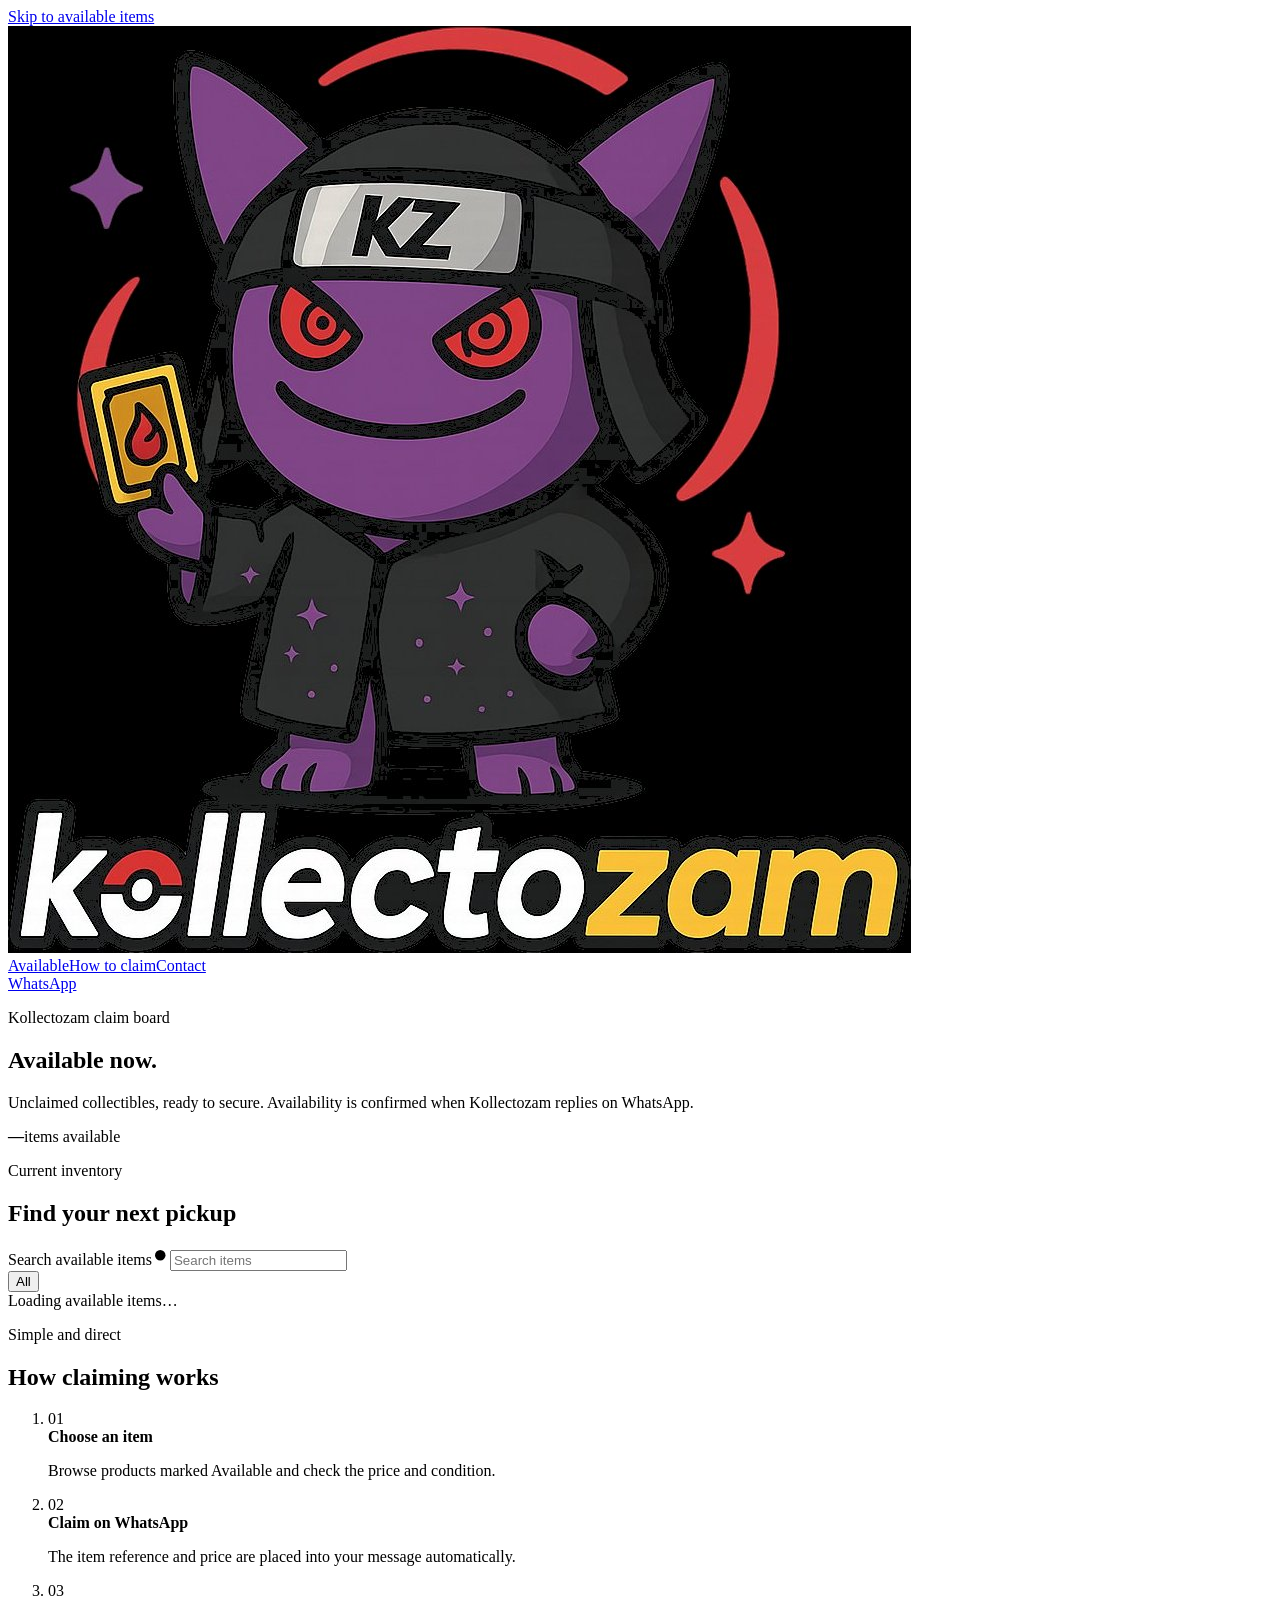
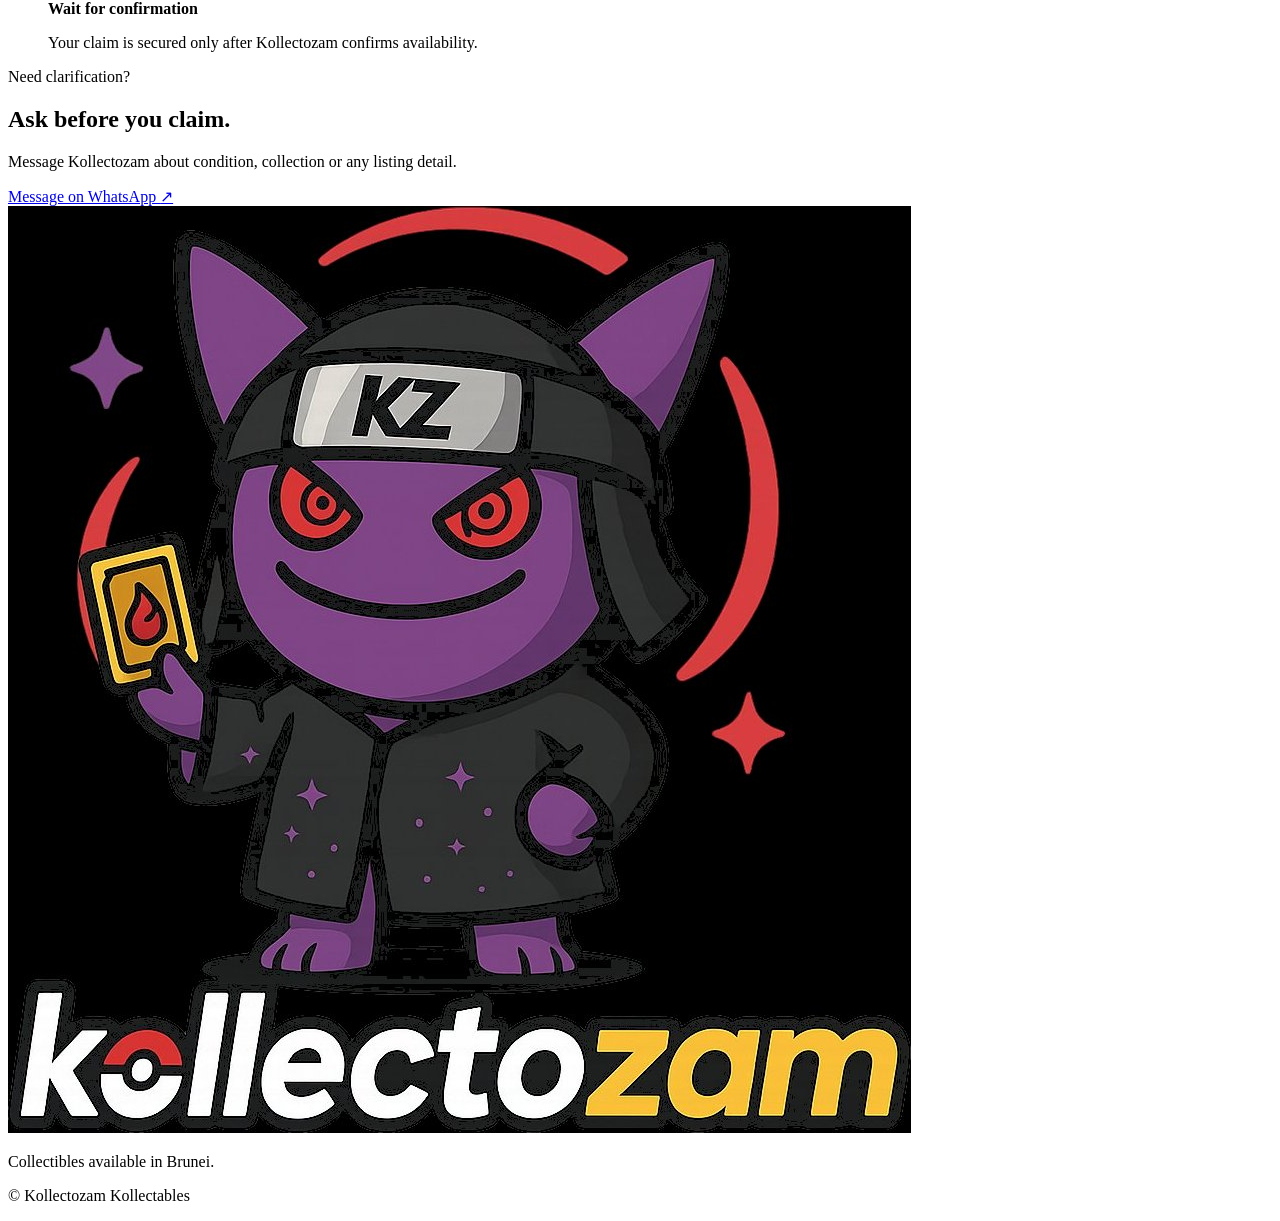
==== commit 10cfdd63: "Redesign public claim catalogue" ====
--- a/frontend/index.html
+++ b/frontend/index.html
@@ -1,536 +1,57 @@
-<!DOCTYPE html>
+<!doctype html>
 <html lang="en">
 <head>
-<meta charset="UTF-8">
-<meta name="viewport" content="width=device-width, initial-scale=1.0">
-<title>Kollectozam Kollectables — Live Claim Drops</title>
-<link rel="icon" href="assets/logo.png" type="image/png">
-<link href="https://fonts.googleapis.com/css2?family=Bebas+Neue&family=Sora:wght@400;500;600;700&family=Inter:wght@400;500;600;700&display=swap" rel="stylesheet">
-<style>
-*,*::before,*::after { box-sizing: border-box; margin: 0; padding: 0; }
-:root {
-  --bg:#F5F3F0; --bg-2:#EFEAE3; --surface:#FFFFFF;
-  --ink:#111111; --ink-2:#444444; --ink-3:#888888;
-  --border:#E2DDD6; --border-2:#CCC8C0;
-  --purple:#5B2E8A; --purple-lt:#7340AC; --purple-bg:#F2EDF9;
-  --gold:#B8913A; --gold-bg:#FDF6E3;
-  --orange:#C96A10; --orange-bg:#FEF3E7;
-  --red:#C0202E; --red-bg:#FEF0F0;
-  --green:#1A7F4B; --green-bg:#EDFAF3;
-  --ff-head:'Bebas Neue',sans-serif;
-  --ff-prod:'Sora',sans-serif;
-  --ff-ui:'Inter',sans-serif;
-  --nav-h:60px; --radius:12px; --radius-sm:8px; --t:0.2s ease;
-}
-html { scroll-behavior:smooth; }
-body { font-family:var(--ff-ui); background:var(--bg); color:var(--ink); -webkit-font-smoothing:antialiased; }
-img { display:block; max-width:100%; }
-button { cursor:pointer; font-family:inherit; }
-a { text-decoration:none; color:inherit; }
-
-/* NAV */
-.nav { position:sticky; top:0; z-index:100; height:var(--nav-h); background:rgba(245,243,240,0.92); backdrop-filter:blur(12px); border-bottom:1px solid var(--border); display:flex; align-items:center; padding:0 16px; gap:10px; }
-.nav-logo { flex:1; display:flex; align-items:center; }
-.nav-logo img { height:38px; width:auto; object-fit:contain; }
-.nav-search { display:flex; align-items:center; background:var(--surface); border:1px solid var(--border); border-radius:100px; padding:0 12px; gap:7px; flex:1; max-width:260px; }
-.nav-search input { flex:1; border:none; outline:none; background:transparent; font-family:var(--ff-ui); font-size:13px; color:var(--ink); padding:9px 0; }
-.nav-search input::placeholder { color:var(--ink-3); }
-.nav-search svg { color:var(--ink-3); flex-shrink:0; }
-.nav-cart { position:relative; background:var(--purple); color:#fff; border:none; border-radius:100px; padding:9px 16px; font-family:var(--ff-ui); font-size:13px; font-weight:600; display:flex; align-items:center; gap:6px; transition:background var(--t); white-space:nowrap; }
-.nav-cart:hover { background:var(--purple-lt); }
-.nav-badge { background:#fff; color:var(--purple); border-radius:100px; font-size:11px; font-weight:700; min-width:18px; height:18px; padding:0 4px; display:none; align-items:center; justify-content:center; }
-
-/* TICKER */
-.ticker-wrap { background:var(--ink); padding:9px 0; overflow:hidden; white-space:nowrap; }
-.ticker-track { display:inline-block; animation:ticker 40s linear infinite; }
-.ticker-track:hover { animation-play-state:paused; }
-@keyframes ticker { 0%{transform:translateX(0)} 100%{transform:translateX(-50%)} }
-.ticker-item { display:inline-flex; align-items:center; gap:6px; font-size:12px; font-weight:500; color:#fff; padding:0 26px; }
-.ticker-dot { width:6px; height:6px; border-radius:50%; background:var(--gold); flex-shrink:0; }
-.ticker-sep { color:rgba(255,255,255,0.25); padding:0 2px; }
-
-/* HERO */
-.hero { padding:52px 20px 44px; text-align:center; max-width:660px; margin:0 auto; }
-.hero-eyebrow { display:inline-flex; align-items:center; gap:7px; background:var(--purple-bg); color:var(--purple); font-size:11px; font-weight:700; letter-spacing:1.8px; text-transform:uppercase; padding:6px 14px; border-radius:100px; margin-bottom:20px; }
-.hero-eyebrow-dot { width:6px; height:6px; border-radius:50%; background:var(--purple); animation:pulse 1.6s ease-in-out infinite; }
-@keyframes pulse { 0%,100%{opacity:1;transform:scale(1)} 50%{opacity:0.5;transform:scale(0.7)} }
-.hero h1 { font-family:var(--ff-head); font-size:clamp(50px,13vw,86px); line-height:0.95; color:var(--ink); letter-spacing:1px; margin-bottom:16px; }
-.hero h1 em { color:var(--purple); font-style:normal; }
-.hero-sub { font-size:15px; color:var(--ink-2); line-height:1.6; margin-bottom:30px; }
-.hero-ctas { display:flex; gap:10px; justify-content:center; flex-wrap:wrap; }
-.btn-primary { background:var(--purple); color:#fff; border:none; border-radius:100px; padding:14px 26px; font-family:var(--ff-ui); font-size:14px; font-weight:700; transition:background var(--t),transform var(--t); }
-.btn-primary:hover { background:var(--purple-lt); transform:translateY(-1px); }
-.btn-secondary { background:transparent; color:var(--ink); border:1.5px solid var(--border-2); border-radius:100px; padding:12px 24px; font-family:var(--ff-ui); font-size:14px; font-weight:600; transition:border-color var(--t); display:flex; align-items:center; gap:8px; }
-.btn-secondary:hover { border-color:var(--ink-2); }
-
-/* CHIPS */
-.chips { display:flex; gap:8px; flex-wrap:wrap; padding:0 20px; margin-bottom:24px; max-width:680px; margin-left:auto; margin-right:auto; }
-.chip { background:var(--surface); color:var(--ink-2); border:1.5px solid var(--border); border-radius:100px; padding:7px 15px; font-size:13px; font-weight:500; transition:all var(--t); }
-.chip:hover { border-color:var(--purple); color:var(--purple); }
-.chip.active { background:var(--purple); color:#fff; border-color:var(--purple); }
-
-/* SECTION */
-.section { padding:0 20px 52px; max-width:680px; margin:0 auto; }
-.section-head { display:flex; align-items:baseline; justify-content:space-between; margin-bottom:22px; padding-bottom:14px; border-bottom:1px solid var(--border); }
-.section-title { font-family:var(--ff-head); font-size:28px; letter-spacing:0.5px; }
-.section-count { font-size:12px; font-weight:600; color:var(--ink-3); }
-
-/* FEED */
-#feed, #backupFeed { display:flex; flex-direction:column; gap:18px; }
-
-/* CLAIM CARD */
-.ccard { background:var(--surface); border:1px solid var(--border); border-radius:var(--radius); overflow:hidden; transition:box-shadow var(--t),transform var(--t); }
-.ccard:hover { box-shadow:0 8px 28px rgba(0,0,0,0.08); transform:translateY(-2px); }
-.ccard.sold { opacity:0.55; pointer-events:none; }
-.ccard-img { position:relative; aspect-ratio:4/3; background:var(--bg-2); overflow:hidden; }
-.ccard-img img { width:100%; height:100%; object-fit:cover; transition:transform 0.4s ease; }
-.ccard:hover .ccard-img img { transform:scale(1.03); }
-.ccard-img-placeholder { width:100%; height:100%; display:flex; flex-direction:column; align-items:center; justify-content:center; gap:10px; color:var(--ink-3); font-size:48px; }
-.ccard-img-placeholder p { font-size:13px; font-weight:600; letter-spacing:1px; text-transform:uppercase; }
-.status-badge { position:absolute; top:12px; left:12px; padding:5px 11px; border-radius:6px; font-family:var(--ff-ui); font-size:11px; font-weight:700; letter-spacing:0.8px; text-transform:uppercase; }
-.badge-available { background:var(--purple); color:#fff; }
-.badge-pending   { background:var(--orange-bg); color:var(--orange); }
-.badge-sold      { background:var(--red-bg); color:var(--red); }
-.badge-relisted  { background:var(--gold-bg); color:var(--gold); border:1px solid #B8913A40; }
-.urgency-tag { position:absolute; top:12px; right:12px; background:rgba(0,0,0,0.72); backdrop-filter:blur(6px); color:#fff; font-size:11px; font-weight:600; padding:5px 10px; border-radius:6px; display:flex; align-items:center; gap:5px; }
-.urgency-dot { width:5px; height:5px; border-radius:50%; background:#ff4d6d; }
-.ccard-body { padding:16px 16px 18px; }
-.ccard-cat { font-size:11px; font-weight:700; letter-spacing:1.4px; text-transform:uppercase; color:var(--ink-3); margin-bottom:5px; }
-.ccard-name { font-family:var(--ff-prod); font-size:18px; font-weight:700; color:var(--ink); line-height:1.25; margin-bottom:12px; }
-.ccard-meta { display:flex; align-items:center; justify-content:space-between; gap:12px; margin-bottom:14px; }
-.ccard-price { font-family:var(--ff-prod); font-size:22px; font-weight:700; }
-.ccard-stock { font-size:12px; font-weight:600; color:var(--ink-3); }
-.stock-low { color:var(--orange); }
-.ccard-footer { display:flex; align-items:center; gap:10px; }
-.btn-claim { flex:1; background:var(--purple); color:#fff; border:none; border-radius:100px; padding:13px 18px; font-family:var(--ff-ui); font-size:14px; font-weight:700; transition:background var(--t),transform var(--t); }
-.btn-claim:hover { background:var(--purple-lt); transform:translateY(-1px); }
-.btn-claim:disabled { background:var(--bg-2); color:var(--ink-3); cursor:default; transform:none; }
-.btn-claim.added { background:var(--green-bg); color:var(--green); }
-.btn-wa-item { width:46px; height:46px; border-radius:100px; background:#25D366; color:#fff; border:none; display:flex; align-items:center; justify-content:center; font-size:18px; flex-shrink:0; transition:background var(--t); }
-.btn-wa-item:hover { background:#1ebe5d; }
-
-/* BACKUP BANNER */
-.backup-banner { background:linear-gradient(135deg,var(--gold-bg),#FFF8E8); border:1.5px solid #D4A84050; border-radius:var(--radius); padding:14px 16px; margin-bottom:18px; display:flex; align-items:center; gap:12px; }
-.backup-icon { font-size:22px; flex-shrink:0; }
-.backup-label { font-size:11px; font-weight:700; letter-spacing:1.4px; text-transform:uppercase; color:var(--gold); margin-bottom:2px; }
-.backup-desc { font-size:13px; color:var(--ink-2); line-height:1.4; }
-
-/* WA SECTION */
-.wa-block { padding:0 20px; max-width:680px; margin:0 auto 52px; }
-.wa-inner { background:var(--ink); border-radius:var(--radius); padding:36px 24px; text-align:center; }
-.wa-inner h2 { font-family:var(--ff-head); font-size:32px; color:#fff; margin-bottom:10px; }
-.wa-inner p { font-size:14px; color:rgba(255,255,255,0.55); margin-bottom:22px; line-height:1.6; }
-.btn-wa-full { display:inline-flex; align-items:center; gap:10px; background:#25D366; color:#fff; border:none; border-radius:100px; padding:14px 30px; font-family:var(--ff-ui); font-size:14px; font-weight:700; transition:background var(--t); }
-.btn-wa-full:hover { background:#1ebe5d; }
-
-/* SKELETON */
-.feed-loading { display:flex; flex-direction:column; gap:18px; }
-.skeleton { background:var(--surface); border:1px solid var(--border); border-radius:var(--radius); overflow:hidden; }
-.skel-img { aspect-ratio:4/3; background:linear-gradient(90deg,var(--bg) 25%,var(--bg-2) 50%,var(--bg) 75%); background-size:200% 100%; animation:shimmer 1.4s infinite; }
-.skel-body { padding:16px; display:flex; flex-direction:column; gap:10px; }
-.skel-line { height:13px; border-radius:100px; background:linear-gradient(90deg,var(--bg) 25%,var(--bg-2) 50%,var(--bg) 75%); background-size:200% 100%; animation:shimmer 1.4s infinite; }
-.skel-line.short { width:38%; } .skel-line.med { width:62%; }
-@keyframes shimmer { 0%{background-position:200% 0} 100%{background-position:-200% 0} }
-.feed-empty { text-align:center; padding:56px 20px; color:var(--ink-3); }
-.feed-empty p { font-size:15px; margin-top:12px; }
-
-/* FLOAT CART */
-.float-cart { position:fixed; bottom:24px; left:50%; transform:translateX(-50%); z-index:90; background:var(--ink); color:#fff; border:none; border-radius:100px; padding:13px 26px; font-family:var(--ff-ui); font-size:14px; font-weight:700; box-shadow:0 8px 28px rgba(0,0,0,0.2); display:flex; align-items:center; gap:10px; transition:transform var(--t),box-shadow var(--t); white-space:nowrap; }
-.float-cart:hover { transform:translateX(-50%) translateY(-2px); box-shadow:0 12px 36px rgba(0,0,0,0.28); }
-.float-cart.hidden { display:none; }
-.float-badge { background:var(--purple); color:#fff; border-radius:100px; font-size:11px; font-weight:700; min-width:20px; height:20px; padding:0 5px; display:flex; align-items:center; justify-content:center; }
-
-/* TOASTS */
-#toasts { position:fixed; top:76px; right:14px; z-index:200; display:flex; flex-direction:column; gap:8px; }
-.toast { background:var(--ink); color:#fff; padding:11px 16px; border-radius:var(--radius-sm); font-size:13px; font-weight:500; box-shadow:0 4px 14px rgba(0,0,0,0.15); animation:slideIn 0.2s ease; }
-.toast.error { background:var(--red); }
-@keyframes slideIn { from{opacity:0;transform:translateX(16px)} to{opacity:1;transform:translateX(0)} }
-
-/* OVERLAY */
-.overlay { position:fixed; inset:0; z-index:150; background:rgba(0,0,0,0.5); backdrop-filter:blur(4px); display:none; align-items:flex-end; justify-content:center; }
-.overlay.open { display:flex; }
-@media(min-width:600px) { .overlay{align-items:center;padding:20px} }
-.modal { background:var(--surface); width:100%; max-width:520px; max-height:92vh; overflow-y:auto; border-radius:20px 20px 0 0; padding-bottom:env(safe-area-inset-bottom,20px); }
-@media(min-width:600px) { .modal{border-radius:16px} }
-.modal-head { position:sticky; top:0; z-index:1; background:var(--surface); display:flex; align-items:center; justify-content:space-between; padding:18px 18px 14px; border-bottom:1px solid var(--border); }
-.modal-title { font-family:var(--ff-prod); font-size:16px; font-weight:700; }
-.modal-close { width:30px; height:30px; border-radius:50%; background:var(--bg); border:none; font-size:15px; color:var(--ink-2); display:flex; align-items:center; justify-content:center; }
-.modal-close:hover { background:var(--border); }
-.modal-body { padding:18px; }
-
-/* CART */
-.cart-list { display:flex; flex-direction:column; gap:10px; margin-bottom:18px; }
-.ci { display:flex; align-items:center; gap:11px; padding:11px; background:var(--bg); border-radius:var(--radius-sm); }
-.ci-thumb { width:50px; height:50px; border-radius:7px; object-fit:cover; flex-shrink:0; background:var(--bg-2); display:flex; align-items:center; justify-content:center; font-size:20px; }
-.ci-info { flex:1; min-width:0; }
-.ci-name { font-weight:600; font-size:13px; color:var(--ink); line-height:1.3; }
-.ci-price { font-size:12px; color:var(--ink-3); margin-top:3px; }
-.ci-del { background:none; border:none; color:var(--red); font-size:16px; padding:4px; line-height:1; }
-.cart-total-row { display:flex; justify-content:space-between; align-items:center; padding:14px 0 18px; border-top:1px solid var(--border); }
-.cart-total-label { font-size:14px; font-weight:600; color:var(--ink-2); }
-.cart-total-val { font-family:var(--ff-prod); font-size:20px; font-weight:700; }
-.btn-checkout { width:100%; background:var(--purple); color:#fff; border:none; border-radius:100px; padding:14px; font-family:var(--ff-ui); font-size:15px; font-weight:700; transition:background var(--t); }
-.btn-checkout:hover:not(:disabled) { background:var(--purple-lt); }
-.btn-checkout:disabled { background:var(--bg-2); color:var(--ink-3); cursor:default; }
-
-/* CHECKOUT FORM */
-.form-group { margin-bottom:14px; }
-.form-label { display:block; font-size:11px; font-weight:700; letter-spacing:0.6px; text-transform:uppercase; color:var(--ink-2); margin-bottom:6px; }
-.form-input,.form-select { width:100%; background:var(--bg); border:1.5px solid var(--border); border-radius:var(--radius-sm); padding:11px 13px; font-family:var(--ff-ui); font-size:14px; color:var(--ink); transition:border-color var(--t); }
-.form-input:focus,.form-select:focus { outline:none; border-color:var(--purple); background:var(--surface); }
-.form-select { appearance:none; cursor:pointer; }
-.order-summary { background:var(--bg); border-radius:var(--radius-sm); padding:13px; margin-bottom:18px; }
-.osb-title { font-size:11px; font-weight:700; letter-spacing:1px; text-transform:uppercase; color:var(--ink-3); margin-bottom:9px; }
-.osb-item { display:flex; justify-content:space-between; font-size:13px; color:var(--ink); padding:3px 0; }
-.osb-total { display:flex; justify-content:space-between; align-items:center; padding-top:9px; margin-top:7px; border-top:1px solid var(--border); }
-.osb-total-label { font-size:13px; font-weight:600; color:var(--ink-2); }
-.osb-total-val { font-family:var(--ff-prod); font-size:18px; font-weight:700; }
-
-/* PAY PANEL */
-.pay-panel { background:var(--purple-bg); border:1px solid #7340AC25; border-radius:var(--radius-sm); padding:13px; margin-top:10px; margin-bottom:14px; }
-.pay-panel-title { font-size:11px; font-weight:700; letter-spacing:0.6px; text-transform:uppercase; color:var(--purple); margin-bottom:9px; }
-.pay-row { display:flex; justify-content:space-between; align-items:center; padding:7px 0; border-bottom:1px solid #7340AC12; font-size:13px; gap:12px; }
-.pay-row:last-child { border-bottom:none; }
-.pr-label { color:var(--ink-3); font-weight:500; flex-shrink:0; }
-.pr-val { color:var(--ink); font-weight:600; text-align:right; display:flex; align-items:center; gap:8px; }
-.btn-copy { background:var(--purple); color:#fff; border:none; border-radius:6px; padding:3px 10px; font-size:11px; font-weight:700; transition:background var(--t); }
-.btn-copy:hover { background:var(--purple-lt); }
-.pay-note { font-size:11.5px; color:var(--orange); line-height:1.5; margin-top:9px; padding-top:9px; border-top:1px solid #7340AC12; }
-.btn-place { width:100%; background:var(--purple); color:#fff; border:none; border-radius:100px; padding:14px; font-family:var(--ff-ui); font-size:15px; font-weight:700; transition:background var(--t); margin-top:6px; }
-.btn-place:hover { background:var(--purple-lt); }
-
-/* SUCCESS */
-.success-body { padding:40px 20px; text-align:center; }
-.success-icon { width:68px; height:68px; border-radius:50%; background:var(--green-bg); margin:0 auto 18px; display:flex; align-items:center; justify-content:center; font-size:32px; }
-.success-title { font-family:var(--ff-head); font-size:30px; color:var(--ink); margin-bottom:8px; }
-.success-oid { display:inline-block; background:var(--purple-bg); color:var(--purple); font-family:var(--ff-prod); font-size:17px; font-weight:700; padding:7px 18px; border-radius:8px; margin-bottom:14px; }
-.success-msg { font-size:14px; color:var(--ink-2); line-height:1.6; margin-bottom:26px; }
-.btn-wa-success { width:100%; background:#25D366; color:#fff; border:none; border-radius:100px; padding:14px; font-family:var(--ff-ui); font-size:15px; font-weight:700; display:flex; align-items:center; justify-content:center; gap:10px; transition:background var(--t); margin-bottom:10px; }
-.btn-wa-success:hover { background:#1ebe5d; }
-.btn-done { width:100%; background:transparent; color:var(--ink-2); border:1.5px solid var(--border); border-radius:100px; padding:12px; font-family:var(--ff-ui); font-size:14px; font-weight:600; transition:border-color var(--t); }
-.btn-done:hover { border-color:var(--ink-2); color:var(--ink); }
-
-/* FOOTER */
-footer { text-align:center; padding:28px 20px 44px; border-top:1px solid var(--border); color:var(--ink-3); font-size:12px; line-height:1.8; }
-footer img { height:26px; margin:0 auto 10px; }
-</style>
+  <meta charset="utf-8">
+  <meta name="viewport" content="width=device-width, initial-scale=1">
+  <meta name="theme-color" content="#09090b">
+  <meta name="description" content="Browse currently available Kollectozam collectibles and claim directly through WhatsApp.">
+  <title>Kollectozam Kollectables — Available Now</title>
+  <link rel="icon" href="assets/img/logo.png" type="image/png">
+  <link rel="preconnect" href="https://fonts.googleapis.com">
+  <link rel="preconnect" href="https://fonts.gstatic.com" crossorigin>
+  <link href="https://fonts.googleapis.com/css2?family=Barlow+Condensed:ital,wght@0,600;0,700;0,800;1,700&family=Inter:wght@400;500;600;700&display=swap" rel="stylesheet">
+  <link rel="stylesheet" href="assets/css/catalog.css">
 </head>
 <body>
-
-<nav class="nav">
-  <div class="nav-logo">
-    <a href="/"><img src="assets/logo.png" alt="Kollectozam Kollectables"></a>
-  </div>
-  <div class="nav-search">
-    <svg width="13" height="13" fill="none" viewBox="0 0 24 24" stroke="currentColor" stroke-width="2.5"><circle cx="11" cy="11" r="8"/><path d="m21 21-4.35-4.35"/></svg>
-    <input type="text" id="searchInput" placeholder="Search cards…" oninput="filterCards()">
-  </div>
-  <button class="nav-cart" onclick="openModal('cartOverlay')">
-    <svg width="15" height="15" fill="none" viewBox="0 0 24 24" stroke="currentColor" stroke-width="2.5"><path d="M6 2 3 6v14a2 2 0 0 0 2 2h14a2 2 0 0 0 2-2V6l-3-4z"/><line x1="3" y1="6" x2="21" y2="6"/><path d="M16 10a4 4 0 0 1-8 0"/></svg>
-    Bag
-    <span class="nav-badge" id="hdrBadge"></span>
-  </button>
-</nav>
-
-<div class="ticker-wrap"><div class="ticker-track" id="tickerTrack"></div></div>
-
-<section class="hero">
-  <div class="hero-eyebrow"><span class="hero-eyebrow-dot"></span>Live Claims Now Open</div>
-  <h1>CLAIM IT<br><em>BEFORE</em><br>IT'S GONE</h1>
-  <p class="hero-sub">Real-time collectible drops — Pokémon, One Piece, Naruto, Digimon &amp; more. Once it's claimed, it's gone.</p>
-  <div class="hero-ctas">
-    <button class="btn-primary" onclick="document.getElementById('liveclaims').scrollIntoView({behavior:'smooth'})">View Live Claims</button>
-    <a class="btn-secondary" href="https://wa.me/6737409444" target="_blank" rel="noopener">
-      <svg width="15" height="15" viewBox="0 0 24 24" fill="currentColor"><path d="M17.472 14.382c-.297-.149-1.758-.867-2.03-.967-.273-.099-.471-.148-.67.15-.197.297-.767.966-.94 1.164-.173.199-.347.223-.644.075-.297-.15-1.255-.463-2.39-1.475-.883-.788-1.48-1.761-1.653-2.059-.173-.297-.018-.458.13-.606.134-.133.298-.347.446-.52.149-.174.198-.298.298-.497.099-.198.05-.371-.025-.52-.075-.149-.669-1.612-.916-2.207-.242-.579-.487-.5-.669-.51-.173-.008-.371-.01-.57-.01-.198 0-.52.074-.792.372-.272.297-1.04 1.016-1.04 2.479 0 1.462 1.065 2.875 1.213 3.074.149.198 2.096 3.2 5.077 4.487.709.306 1.262.489 1.694.625.712.227 1.36.195 1.871.118.571-.085 1.758-.719 2.006-1.413.248-.694.248-1.289.173-1.413-.074-.124-.272-.198-.57-.347m-5.421 7.403h-.004a9.87 9.87 0 0 1-5.031-1.378l-.361-.214-3.741.982.998-3.648-.235-.374a9.86 9.86 0 0 1-1.51-5.26c.001-5.45 4.436-9.884 9.888-9.884 2.64 0 5.122 1.03 6.988 2.898a9.825 9.825 0 0 1 2.893 6.994c-.003 5.45-4.437 9.884-9.885 9.884m8.413-18.297A11.815 11.815 0 0 0 12.05 0C5.495 0 .16 5.335.157 11.892c0 2.096.547 4.142 1.588 5.945L.057 24l6.305-1.654a11.882 11.882 0 0 0 5.683 1.448h.005c6.554 0 11.89-5.335 11.893-11.893a11.821 11.821 0 0 0-3.48-8.413z"/></svg>
-      WhatsApp Alerts
-    </a>
-  </div>
-</section>
-
-<div class="chips">
-  <button class="chip active" onclick="setCat('ALL',this)">All</button>
-  <button class="chip" onclick="setCat('Pokemon',this)">Pokémon</button>
-  <button class="chip" onclick="setCat('One Piece',this)">One Piece</button>
-  <button class="chip" onclick="setCat('Naruto',this)">Naruto</button>
-  <button class="chip" onclick="setCat('Digimon',this)">Digimon</button>
-  <button class="chip" onclick="setCat('DBZ',this)">DBZ</button>
-  <button class="chip" onclick="setCat('Ultraman',this)">Ultraman</button>
-</div>
-
-<section class="section" id="liveclaims">
-  <div class="section-head">
-    <h2 class="section-title">LIVE CLAIMS</h2>
-    <span class="section-count" id="productCount"></span>
-  </div>
-  <div id="feed">
-    <div class="feed-loading" id="skeletons">
-      <div class="skeleton"><div class="skel-img"></div><div class="skel-body"><div class="skel-line short"></div><div class="skel-line med"></div><div class="skel-line short"></div></div></div>
-      <div class="skeleton"><div class="skel-img"></div><div class="skel-body"><div class="skel-line short"></div><div class="skel-line med"></div><div class="skel-line short"></div></div></div>
-    </div>
-  </div>
-</section>
-
-<section class="section" id="backup-section" style="display:none">
-  <div class="section-head">
-    <h2 class="section-title">BACK UP FOR CLAIM</h2>
-    <span class="section-count">Second chance</span>
-  </div>
-  <div class="backup-banner">
-    <div class="backup-icon">🔄</div>
-    <div>
-      <div class="backup-label">Claim Expired — Available Again</div>
-      <div class="backup-desc">Previously claimed items where payment was not completed. Your second chance.</div>
-    </div>
-  </div>
-  <div id="backupFeed"></div>
-</section>
-
-<div class="wa-block">
-  <div class="wa-inner">
-    <h2>NEVER MISS A DROP</h2>
-    <p>Get instant WhatsApp alerts when new items are listed. Be first in line every time.</p>
-    <a class="btn-wa-full" href="https://wa.me/6737409444?text=Hi%2C%20I%20want%20to%20join%20the%20Kollectozam%20drop%20alerts!" target="_blank" rel="noopener">
-      <svg width="18" height="18" viewBox="0 0 24 24" fill="currentColor"><path d="M17.472 14.382c-.297-.149-1.758-.867-2.03-.967-.273-.099-.471-.148-.67.15-.197.297-.767.966-.94 1.164-.173.199-.347.223-.644.075-.297-.15-1.255-.463-2.39-1.475-.883-.788-1.48-1.761-1.653-2.059-.173-.297-.018-.458.13-.606.134-.133.298-.347.446-.52.149-.174.198-.298.298-.497.099-.198.05-.371-.025-.52-.075-.149-.669-1.612-.916-2.207-.242-.579-.487-.5-.669-.51-.173-.008-.371-.01-.57-.01-.198 0-.52.074-.792.372-.272.297-1.04 1.016-1.04 2.479 0 1.462 1.065 2.875 1.213 3.074.149.198 2.096 3.2 5.077 4.487.709.306 1.262.489 1.694.625.712.227 1.36.195 1.871.118.571-.085 1.758-.719 2.006-1.413.248-.694.248-1.289.173-1.413-.074-.124-.272-.198-.57-.347m-5.421 7.403h-.004a9.87 9.87 0 0 1-5.031-1.378l-.361-.214-3.741.982.998-3.648-.235-.374a9.86 9.86 0 0 1-1.51-5.26c.001-5.45 4.436-9.884 9.888-9.884 2.64 0 5.122 1.03 6.988 2.898a9.825 9.825 0 0 1 2.893 6.994c-.003 5.45-4.437 9.884-9.885 9.884m8.413-18.297A11.815 11.815 0 0 0 12.05 0C5.495 0 .16 5.335.157 11.892c0 2.096.547 4.142 1.588 5.945L.057 24l6.305-1.654a11.882 11.882 0 0 0 5.683 1.448h.005c6.554 0 11.89-5.335 11.893-11.893a11.821 11.821 0 0 0-3.48-8.413z"/></svg>
-      Join WhatsApp Alerts
-    </a>
-  </div>
-</div>
-
-<footer>
-  <img src="assets/logo.png" alt="Kollectozam Kollectables">
-  Pokémon · One Piece · Naruto · Digimon · DBZ · Ultraman<br>
-  © 2025 Kollectozam Kollectables. Brunei.
-</footer>
-
-<button class="float-cart hidden" id="floatCart" onclick="openModal('cartOverlay')">
-  🛒 <span id="floatLabel">Claim Bag</span>
-  <span class="float-badge" id="floatBadge">0</span>
-</button>
-<div id="toasts"></div>
-
-<!-- CART MODAL -->
-<div class="overlay" id="cartOverlay">
-  <div class="modal">
-    <div class="modal-head"><span class="modal-title">Claim Bag</span><button class="modal-close" onclick="closeModal('cartOverlay')">✕</button></div>
-    <div class="modal-body">
-      <div id="cartBody"></div>
-      <div class="cart-total-row"><span class="cart-total-label">Total</span><span class="cart-total-val" id="cartTot">BND $0.00</span></div>
-      <button class="btn-checkout" id="btnCheckout" onclick="openCheckout()">Proceed to Claim →</button>
-    </div>
-  </div>
-</div>
-
-<!-- CHECKOUT MODAL -->
-<div class="overlay" id="checkoutOverlay">
-  <div class="modal">
-    <div class="modal-head"><span class="modal-title">Complete Your Claim</span><button class="modal-close" onclick="closeModal('checkoutOverlay')">✕</button></div>
-    <div class="modal-body">
-      <div class="order-summary">
-        <div class="osb-title">Order Summary</div>
-        <div id="osbItems"></div>
-        <div class="osb-total"><span class="osb-total-label">Total</span><span class="osb-total-val" id="osbTotal"></span></div>
+  <a class="skip-link" href="#catalogue">Skip to available items</a>
+  <header class="site-header">
+    <a class="brand" href="/" aria-label="Kollectozam home"><img src="assets/img/logo.png" alt="Kollectozam"></a>
+    <nav class="desktop-nav" aria-label="Primary navigation">
+      <a class="active" href="#catalogue">Available</a><a href="#how-to-claim">How to claim</a><a href="#contact">Contact</a>
+    </nav>
+    <a class="header-claim" href="https://wa.me/6737409444?text=Hi%20Kollectozam%2C%20I%20have%20a%20question%20about%20an%20available%20item." target="_blank" rel="noopener">WhatsApp</a>
+  </header>
+  <main>
+    <section class="intro" aria-labelledby="page-title">
+      <div><p class="eyebrow"><span aria-hidden="true"></span> Kollectozam claim board</p><h1 id="page-title">Available now.</h1><p class="intro-copy">Unclaimed collectibles, ready to secure. Availability is confirmed when Kollectozam replies on WhatsApp.</p></div>
+      <div class="availability-card" aria-live="polite"><strong id="availableCount">—</strong><span>items available</span></div>
+    </section>
+    <section class="catalogue" id="catalogue" aria-labelledby="catalogue-title">
+      <div class="catalogue-topline">
+        <div><p class="section-kicker">Current inventory</p><h2 id="catalogue-title">Find your next pickup</h2></div>
+        <label class="search-box"><span class="sr-only">Search available items</span><svg aria-hidden="true" viewBox="0 0 24 24" width="18" height="18"><circle cx="11" cy="11" r="7"></circle><path d="m16.5 16.5 4 4"></path></svg><input id="searchInput" type="search" placeholder="Search items" autocomplete="off"></label>
       </div>
-      <div class="form-group"><label class="form-label">Your Name</label><input class="form-input" id="fName" type="text" placeholder="Full name"></div>
-      <div class="form-group"><label class="form-label">WhatsApp Number</label><input class="form-input" id="fPhone" type="tel" placeholder="+673 7XX XXXX"></div>
-      <div class="form-group">
-        <label class="form-label">Pickup Location</label>
-        <select class="form-select" id="fPickup"><option value="">Select location…</option><option>Gadong</option><option>Kiulap</option><option>Manggis</option><option>Rimba</option><option>Tutong</option><option>Seria</option><option>Other</option></select>
-      </div>
-      <div class="form-group">
-        <label class="form-label">Payment Method</label>
-        <select class="form-select" id="fPayment" onchange="refreshPayPanel()"><option value="">Select method…</option><option>BIBD</option><option>Baiduri</option><option>VCard</option><option>Cash</option></select>
-        <div id="payPanel"></div>
-      </div>
-      <div class="form-group">
-        <label class="form-label">Drop / Pickup Timing</label>
-        <select class="form-select" id="fTiming"><option value="">Select timing…</option><option>Same day</option><option>Next day</option><option>This weekend</option><option>To be arranged</option></select>
-      </div>
-      <button class="btn-place" onclick="placeOrder()">Confirm Claim →</button>
-    </div>
-  </div>
-</div>
-
-<!-- SUCCESS MODAL -->
-<div class="overlay" id="successOverlay">
-  <div class="modal">
-    <div class="success-body">
-      <div class="success-icon">✓</div>
-      <div class="success-title">CLAIM LOCKED IN</div>
-      <div class="success-oid" id="oIdDisplay">#0001</div>
-      <p class="success-msg">Your claim is reserved. Pay and send the screenshot via WhatsApp to finalise your order.</p>
-      <button class="btn-wa-success" onclick="doWhatsApp()">
-        <svg width="18" height="18" viewBox="0 0 24 24" fill="currentColor"><path d="M17.472 14.382c-.297-.149-1.758-.867-2.03-.967-.273-.099-.471-.148-.67.15-.197.297-.767.966-.94 1.164-.173.199-.347.223-.644.075-.297-.15-1.255-.463-2.39-1.475-.883-.788-1.48-1.761-1.653-2.059-.173-.297-.018-.458.13-.606.134-.133.298-.347.446-.52.149-.174.198-.298.298-.497.099-.198.05-.371-.025-.52-.075-.149-.669-1.612-.916-2.207-.242-.579-.487-.5-.669-.51-.173-.008-.371-.01-.57-.01-.198 0-.52.074-.792.372-.272.297-1.04 1.016-1.04 2.479 0 1.462 1.065 2.875 1.213 3.074.149.198 2.096 3.2 5.077 4.487.709.306 1.262.489 1.694.625.712.227 1.36.195 1.871.118.571-.085 1.758-.719 2.006-1.413.248-.694.248-1.289.173-1.413-.074-.124-.272-.198-.57-.347m-5.421 7.403h-.004a9.87 9.87 0 0 1-5.031-1.378l-.361-.214-3.741.982.998-3.648-.235-.374a9.86 9.86 0 0 1-1.51-5.26c.001-5.45 4.436-9.884 9.888-9.884 2.64 0 5.122 1.03 6.988 2.898a9.825 9.825 0 0 1 2.893 6.994c-.003 5.45-4.437 9.884-9.885 9.884m8.413-18.297A11.815 11.815 0 0 0 12.05 0C5.495 0 .16 5.335.157 11.892c0 2.096.547 4.142 1.588 5.945L.057 24l6.305-1.654a11.882 11.882 0 0 0 5.683 1.448h.005c6.554 0 11.89-5.335 11.893-11.893a11.821 11.821 0 0 0-3.48-8.413z"/></svg>
-        Send Payment via WhatsApp
-      </button>
-      <button class="btn-done" onclick="closeModal('successOverlay')">Back to Claims</button>
-    </div>
-  </div>
-</div>
-
-<script>
-const API       = 'https://kollectozam-kollectables-api.kollectozam.workers.dev';
-const WA_NUMBER = '6737409444';
-const PAYMENT = {
-  BIBD:    { rows:[['Bank','Bank Islam Brunei Darussalam (BIBD)'],['Account Name','KOLLECTOZAM'],['Account Number','0123456789']] },
-  Baiduri: { rows:[['Bank','Baiduri Bank Berhad'],['Account Name','KOLLECTOZAM'],['Account Number','9876543210']] },
-  VCard:   { rows:[['V-Card / QR Number','+673 7XX XXXX']] },
-  Cash:    { info:'Place the exact amount in an S98 envelope. Drop-off location and timing will be confirmed via WhatsApp after ordering.' }
-};
-
-const PROOF_NAMES = ['Hafiz','Danial','Syafiq','Izzati','Farid','Amirah','Haziq','Nadhirah','Azri','Fatin','Rasyid','Liyana','Nizam','Arif'];
-const PROOF_ITEMS = ['Pokémon SV Booster','One Piece OP06 Box','Naruto Deck','Digimon BT14','DBZ Premium','Ultraman BP','Pokémon 151 ETB','One Piece Starter','Charizard ex','Naruto Box'];
-const PROOF_TIMES = ['just now','1 min ago','2 mins ago','3 mins ago','5 mins ago','8 mins ago','12 mins ago','20 mins ago'];
-const URGENCY     = ['🔥 Hot claim','👀 3 people viewing','⚡ Recently relisted','👀 2 people viewing','🔥 Popular item','⚡ Just restocked'];
-
-function buildTicker() {
-  const items = Array.from({length:14}, () => {
-    const n = PROOF_NAMES[Math.floor(Math.random()*PROOF_NAMES.length)];
-    const i = PROOF_ITEMS[Math.floor(Math.random()*PROOF_ITEMS.length)];
-    const t = PROOF_TIMES[Math.floor(Math.random()*PROOF_TIMES.length)];
-    return `<span class="ticker-item"><span class="ticker-dot"></span><strong>${n}</strong> claimed ${i}<span class="ticker-sep">·</span><span style="opacity:.6">${t}</span></span>`;
-  });
-  const h = items.join('');
-  document.getElementById('tickerTrack').innerHTML = h + h;
-}
-
-let allCards=[],viewCards=[],activeCat='ALL';
-let cart=JSON.parse(localStorage.getItem('kz_cart')||'[]'),lastOrder=null;
-
-document.addEventListener('DOMContentLoaded',()=>{ buildTicker(); fetchCards(); syncCartUI(); });
-
-async function fetchCards(){
-  try{
-    const r=await fetch(`${API}/api/cards`);
-    if(!r.ok) throw new Error();
-    allCards=await r.json(); viewCards=allCards; renderFeed(allCards);
-  } catch {
-    document.getElementById('feed').innerHTML=`<div class="feed-empty"><p style="color:var(--red)">⚠️ Could not load products.</p></div>`;
-  }
-}
-
-function setCat(cat,btn){ activeCat=cat; document.querySelectorAll('.chip').forEach(c=>c.classList.remove('active')); btn.classList.add('active'); filterCards(); }
-function filterCards(){
-  const q=document.getElementById('searchInput').value.trim().toLowerCase();
-  viewCards=allCards.filter(c=>{
-    const mC=activeCat==='ALL'||c.category===activeCat;
-    const mQ=!q||c.name.toLowerCase().includes(q)||(c.category||'').toLowerCase().includes(q);
-    return mC&&mQ;
-  });
-  renderFeed(viewCards);
-}
-
-function renderFeed(cards){
-  const skel=document.getElementById('skeletons');
-  if(skel) skel.remove();
-  const feed=document.getElementById('feed');
-  const cnt=document.getElementById('productCount');
-  const available=cards.filter(c=>c.stock>0);
-  const soldOut=cards.filter(c=>c.stock<=0);
-  cnt.textContent=available.length?`${available.length} available`:'None available';
-  if(!cards.length){ feed.innerHTML=`<div class="feed-empty"><span style="font-size:48px">🔍</span><p>No cards found.</p></div>`; return; }
-  feed.innerHTML=available.map(c=>buildCard(c,false)).join('')+(soldOut.length?soldOut.map(c=>buildCard(c,false)).join(''):'');
-  if(soldOut.length>0){
-    document.getElementById('backup-section').style.display='';
-    document.getElementById('backupFeed').innerHTML=soldOut.map(c=>buildCard(c,true)).join('');
-  }
-}
-
-function buildCard(c,isBackup){
-  const soldOut=c.stock<=0, inCart=cart.some(x=>x.id===c.id), low=!soldOut&&c.stock<=3;
-  let bc='badge-available',bt='AVAILABLE';
-  if(isBackup){bc='badge-relisted';bt='BACK UP FOR CLAIM';}
-  else if(soldOut){bc='badge-sold';bt='SOLD';}
-  else if(low){bt=`ONLY ${c.stock} LEFT`;}
-  const urg=(!soldOut&&!isBackup)?`<div class="urgency-tag"><span class="urgency-dot"></span>${URGENCY[Math.floor(Math.random()*URGENCY.length)]}</div>`:'';
-  const img=c.image?`<img src="${esc(c.image)}" alt="${esc(c.name)}" loading="lazy">`:`<div class="ccard-img-placeholder"><span>🃏</span><p>${esc(c.category||'TCG')}</p></div>`;
-  let btn='';
-  if(isBackup||soldOut) btn=`<button class="btn-claim" disabled>Unavailable</button>`;
-  else if(inCart) btn=`<button class="btn-claim added" disabled>✓ In Bag</button>`;
-  else btn=`<button class="btn-claim" onclick="addItem(${c.id},'${esc(c.name)}',${c.price},'${esc(c.image||'')}',event)">Claim Now →</button>`;
-  return `<article class="ccard${soldOut&&!isBackup?' sold':''}">
-    <div class="ccard-img">${img}<span class="status-badge ${bc}">${bt}</span>${urg}</div>
-    <div class="ccard-body">
-      <div class="ccard-cat">${esc(c.category||'TCG')}</div>
-      <div class="ccard-name">${esc(c.name)}</div>
-      <div class="ccard-meta">
-        <span class="ccard-price">BND $${(+c.price).toFixed(2)}</span>
-        ${low?`<span class="ccard-stock stock-low">⚠ Only ${c.stock} left</span>`:`<span class="ccard-stock">${soldOut?'Out of stock':`${c.stock} in stock`}</span>`}
-      </div>
-      <div class="ccard-footer">
-        ${btn}
-        <a class="btn-wa-item" href="https://wa.me/${WA_NUMBER}?text=Hi%2C%20I'm%20interested%20in%20${encodeURIComponent(c.name)}" target="_blank" rel="noopener" title="Ask on WhatsApp">
-          <svg width="17" height="17" viewBox="0 0 24 24" fill="currentColor"><path d="M17.472 14.382c-.297-.149-1.758-.867-2.03-.967-.273-.099-.471-.148-.67.15-.197.297-.767.966-.94 1.164-.173.199-.347.223-.644.075-.297-.15-1.255-.463-2.39-1.475-.883-.788-1.48-1.761-1.653-2.059-.173-.297-.018-.458.13-.606.134-.133.298-.347.446-.52.149-.174.198-.298.298-.497.099-.198.05-.371-.025-.52-.075-.149-.669-1.612-.916-2.207-.242-.579-.487-.5-.669-.51-.173-.008-.371-.01-.57-.01-.198 0-.52.074-.792.372-.272.297-1.04 1.016-1.04 2.479 0 1.462 1.065 2.875 1.213 3.074.149.198 2.096 3.2 5.077 4.487.709.306 1.262.489 1.694.625.712.227 1.36.195 1.871.118.571-.085 1.758-.719 2.006-1.413.248-.694.248-1.289.173-1.413-.074-.124-.272-.198-.57-.347m-5.421 7.403h-.004a9.87 9.87 0 0 1-5.031-1.378l-.361-.214-3.741.982.998-3.648-.235-.374a9.86 9.86 0 0 1-1.51-5.26c.001-5.45 4.436-9.884 9.888-9.884 2.64 0 5.122 1.03 6.988 2.898a9.825 9.825 0 0 1 2.893 6.994c-.003 5.45-4.437 9.884-9.885 9.884m8.413-18.297A11.815 11.815 0 0 0 12.05 0C5.495 0 .16 5.335.157 11.892c0 2.096.547 4.142 1.588 5.945L.057 24l6.305-1.654a11.882 11.882 0 0 0 5.683 1.448h.005c6.554 0 11.89-5.335 11.893-11.893a11.821 11.821 0 0 0-3.48-8.413z"/></svg>
-        </a>
-      </div>
-    </div>
-  </article>`;
-}
-
-function addItem(id,name,price,image,e){
-  e.stopPropagation();
-  if(cart.some(x=>x.id===id)){toast(`${name} already in bag`);return;}
-  cart.push({id,name,price:+price,image});
-  saveCart();syncCartUI();renderFeed(viewCards);toast(`✓ ${name} added`);
-}
-function removeItem(id){ cart=cart.filter(x=>x.id!==id); saveCart();syncCartUI();renderCartModal();renderFeed(viewCards); }
-function saveCart(){ localStorage.setItem('kz_cart',JSON.stringify(cart)); }
-function syncCartUI(){
-  const n=cart.length,badge=document.getElementById('hdrBadge'),fc=document.getElementById('floatCart'),fl=document.getElementById('floatLabel'),fb=document.getElementById('floatBadge');
-  if(n){ badge.textContent=n;badge.style.display='flex';fc.classList.remove('hidden');fl.textContent=`Claim Bag (${n})`;fb.textContent=n; }
-  else{ badge.style.display='none';fc.classList.add('hidden'); }
-}
-function renderCartModal(){
-  const body=document.getElementById('cartBody'),tot=cart.reduce((s,x)=>s+x.price,0);
-  document.getElementById('cartTot').textContent=`BND $${tot.toFixed(2)}`;
-  document.getElementById('btnCheckout').disabled=!cart.length;
-  if(!cart.length){body.innerHTML=`<div class="feed-empty" style="padding:30px 0"><span style="font-size:38px">🛒</span><p>Your bag is empty.</p></div>`;return;}
-  body.innerHTML=`<div class="cart-list">${cart.map(x=>`<div class="ci">${x.image?`<img src="${esc(x.image)}" class="ci-thumb" style="width:50px;height:50px;border-radius:7px;object-fit:cover">`:`<div class="ci-thumb">🃏</div>`}<div class="ci-info"><div class="ci-name">${esc(x.name)}</div><div class="ci-price">BND $${(+x.price).toFixed(2)}</div></div><button class="ci-del" onclick="removeItem(${x.id})">✕</button></div>`).join('')}</div>`;
-}
-function openCheckout(){
-  const tot=cart.reduce((s,x)=>s+x.price,0);
-  document.getElementById('osbItems').innerHTML=cart.map(x=>`<div class="osb-item"><span>${esc(x.name)}</span><span>BND $${(+x.price).toFixed(2)}</span></div>`).join('');
-  document.getElementById('osbTotal').textContent=`BND $${tot.toFixed(2)}`;
-  closeModal('cartOverlay');openModal('checkoutOverlay');
-}
-function refreshPayPanel(){
-  const method=document.getElementById('fPayment').value,panel=document.getElementById('payPanel');
-  if(!method){panel.innerHTML='';return;}
-  const d=PAYMENT[method];
-  let html=`<div class="pay-panel"><div class="pay-panel-title">💳 ${method} Payment Details</div>`;
-  if(d.rows) html+=d.rows.map(([l,v])=>{const isN=l.toLowerCase().includes('number')||l.toLowerCase().includes('v-card');return`<div class="pay-row"><span class="pr-label">${l}</span><span class="pr-val">${v}${isN?` <button class="btn-copy" onclick="doCopy('${v}',this)">Copy</button>`:''}</span></div>`;}).join('');
-  else if(d.info) html+=`<div class="pay-row"><span class="pr-val" style="font-size:13px;line-height:1.6;text-align:right;color:var(--ink-2)">${d.info}</span></div>`;
-  html+=`<div class="pay-note">⚠️ Transfer the exact amount and screenshot your payment — send via WhatsApp after claiming.</div></div>`;
-  panel.innerHTML=html;
-}
-async function placeOrder(){
-  const name=document.getElementById('fName').value.trim(),phone=document.getElementById('fPhone').value.trim(),pickup=document.getElementById('fPickup').value,payment=document.getElementById('fPayment').value,timing=document.getElementById('fTiming').value;
-  if(!name||!phone||!pickup||!payment||!timing){toast('⚠️ Please fill in all fields',true);return;}
-  if(!cart.length){toast('⚠️ Bag is empty',true);return;}
-  const total=cart.reduce((s,x)=>s+x.price,0);
-  try{
-    const r=await fetch(`${API}/api/orders`,{method:'POST',headers:{'Content-Type':'application/json'},body:JSON.stringify({customer_name:name,phone,items:cart,total,pickup_location:pickup,payment_method:payment,drop_timing:timing})});
-    const data=await r.json();
-    if(!r.ok) throw new Error(data.error||'Order failed');
-    lastOrder={id:data.id,name,phone,items:[...cart],total,pickup,payment,timing};
-    cart=[];saveCart();syncCartUI();renderFeed(viewCards);
-    document.getElementById('oIdDisplay').textContent=`#${String(data.id).padStart(4,'0')}`;
-    closeModal('checkoutOverlay');openModal('successOverlay');
-  }catch(e){toast(`❌ ${e.message}`,true);}
-}
-function doWhatsApp(){
-  if(!lastOrder)return;
-  const{id,name,items,total,pickup,payment,timing}=lastOrder;
-  const oid=`#${String(id).padStart(4,'0')}`;
-  const list=items.map(i=>`  • ${i.name} — BND $${(+i.price).toFixed(2)}`).join('\n');
-  const msg=`🛒 *KOLLECTOZAM ORDER ${oid}*\n\n👤 *Customer:* ${name}\n📦 *Items:*\n${list}\n💰 *Total:* BND $${(+total).toFixed(2)}\n💳 *Payment:* ${payment}\n📍 *Pickup:* ${pickup}\n🕐 *Drop Timing:* ${timing}\n\n📸 _Payment screenshot attached._`;
-  window.open(`https://wa.me/${WA_NUMBER}?text=${encodeURIComponent(msg)}`,'_blank');
-}
-function openModal(id){if(id==='cartOverlay')renderCartModal();document.getElementById(id).classList.add('open');document.body.style.overflow='hidden';}
-function closeModal(id){document.getElementById(id).classList.remove('open');document.body.style.overflow='';}
-document.querySelectorAll('.overlay').forEach(o=>o.addEventListener('click',e=>{if(e.target===o)closeModal(o.id);}));
-function doCopy(text,btn){navigator.clipboard.writeText(text).then(()=>{const o=btn.textContent;btn.textContent='✓';btn.style.color='var(--green)';setTimeout(()=>{btn.textContent=o;btn.style.color='';},1600);});}
-function toast(msg,isErr=false){const c=document.getElementById('toasts'),t=document.createElement('div');t.className=`toast${isErr?' error':''}`;t.textContent=msg;c.prepend(t);setTimeout(()=>t.remove(),3200);}
-function esc(s){return String(s).replace(/[&<>"'`]/g,c=>({'&':'&amp;','<':'&lt;','>':'&gt;','"':'&quot;',"'":'&#39;','`':'&#96;'}[c]));}
-</script>
+      <div class="filter-row" id="categoryFilters" aria-label="Filter by category"><button class="filter active" type="button" data-category="all" aria-pressed="true">All</button></div>
+      <div class="catalogue-status" id="catalogueStatus" role="status">Loading available items…</div>
+      <div class="product-grid" id="productGrid"></div>
+    </section>
+    <section class="how-to-claim" id="how-to-claim" aria-labelledby="claim-title">
+      <div class="claim-heading"><p class="section-kicker">Simple and direct</p><h2 id="claim-title">How claiming works</h2></div>
+      <ol class="claim-steps">
+        <li><span>01</span><div><strong>Choose an item</strong><p>Browse products marked Available and check the price and condition.</p></div></li>
+        <li><span>02</span><div><strong>Claim on WhatsApp</strong><p>The item reference and price are placed into your message automatically.</p></div></li>
+        <li><span>03</span><div><strong>Wait for confirmation</strong><p>Your claim is secured only after Kollectozam confirms availability.</p></div></li>
+      </ol>
+    </section>
+    <section class="contact-panel" id="contact" aria-labelledby="contact-title">
+      <div><p class="section-kicker">Need clarification?</p><h2 id="contact-title">Ask before you claim.</h2><p>Message Kollectozam about condition, collection or any listing detail.</p></div>
+      <a href="https://wa.me/6737409444?text=Hi%20Kollectozam%2C%20I%20have%20a%20question%20about%20an%20available%20item." target="_blank" rel="noopener">Message on WhatsApp <span aria-hidden="true">↗</span></a>
+    </section>
+  </main>
+  <footer><img src="assets/img/logo.png" alt="Kollectozam"><p>Collectibles available in Brunei.</p><p>© <span id="currentYear"></span> Kollectozam Kollectables</p></footer>
+  <template id="productCardTemplate">
+    <article class="product-card"><div class="product-image-wrap"><img class="product-image" alt="" loading="lazy"><span class="product-status">Available</span></div><div class="product-body"><div class="product-meta"><span class="product-category"></span><span class="product-reference"></span></div><h3 class="product-name"></h3><p class="product-details"></p><div class="product-action-row"><strong class="product-price"></strong><a class="product-claim" target="_blank" rel="noopener">Claim <span aria-hidden="true">→</span></a></div></div></article>
+  </template>
+  <script src="assets/js/catalog.js" defer></script>
 </body>
 </html>
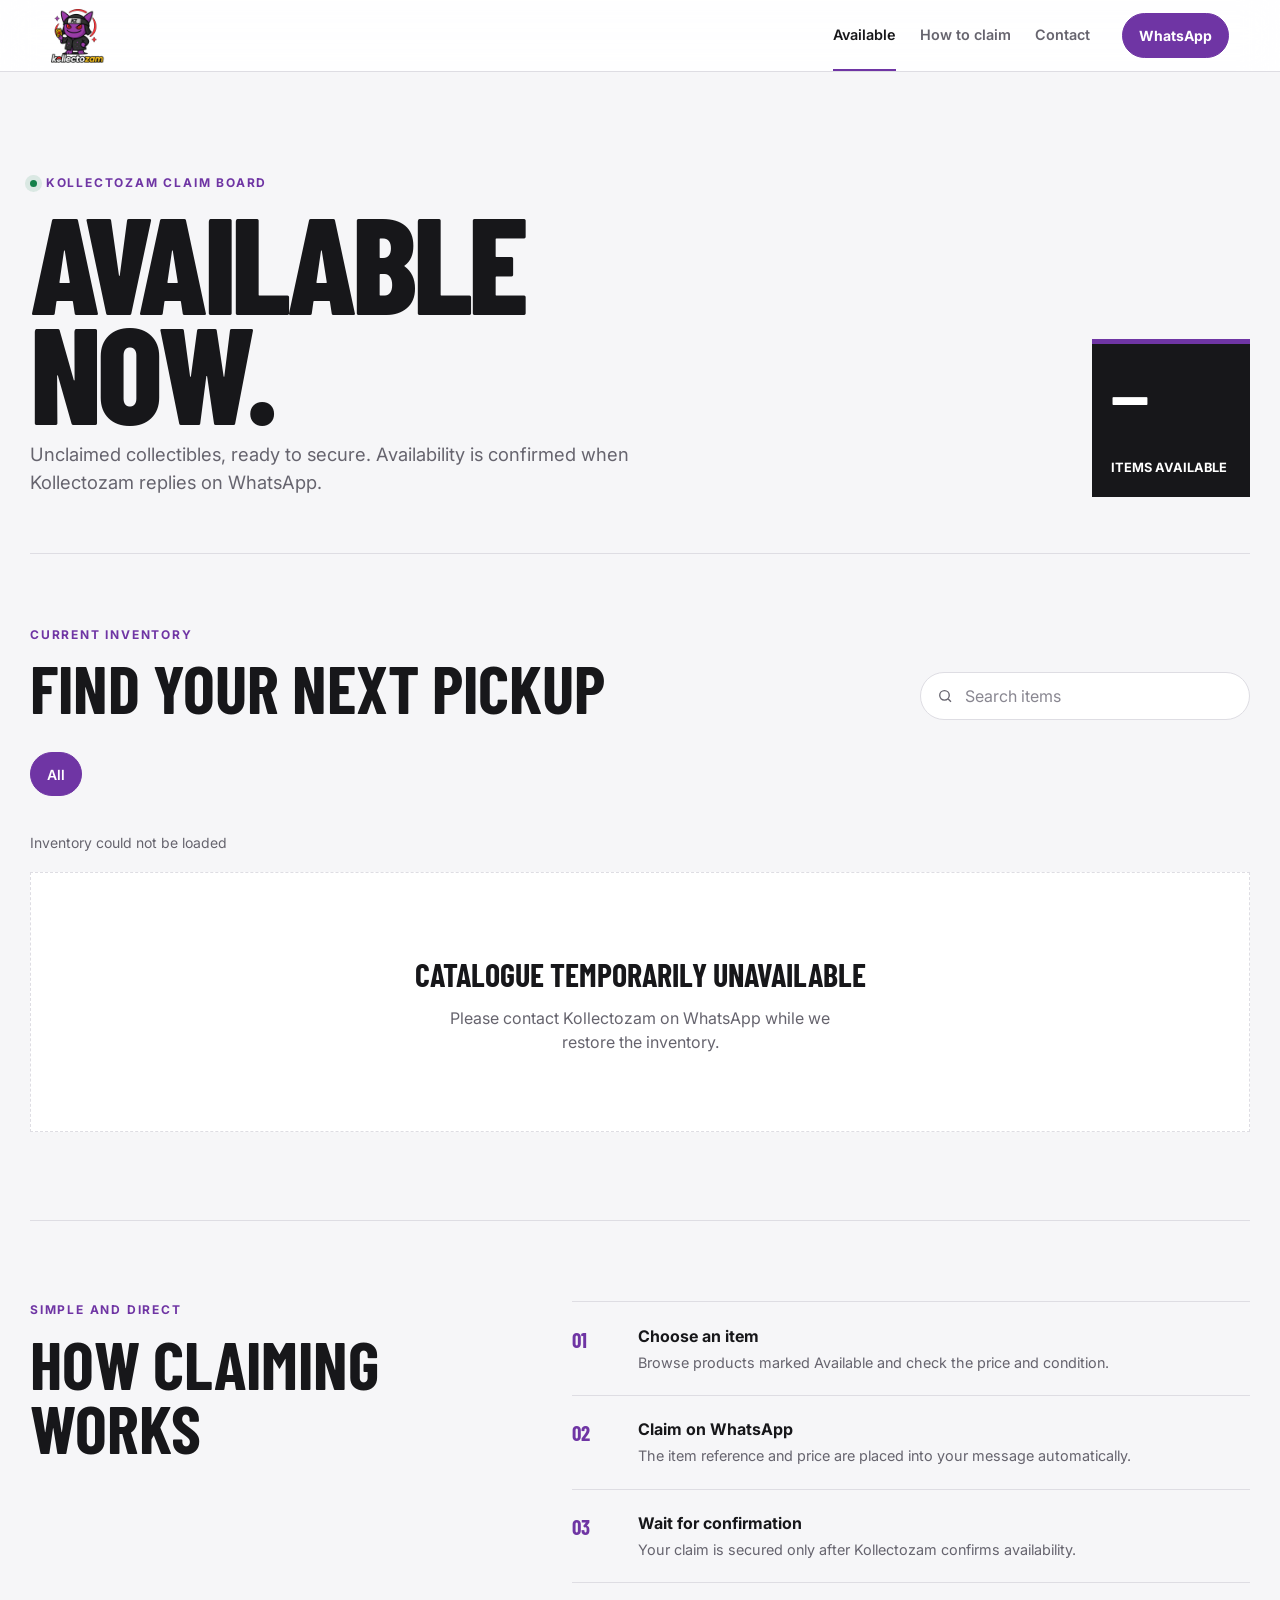
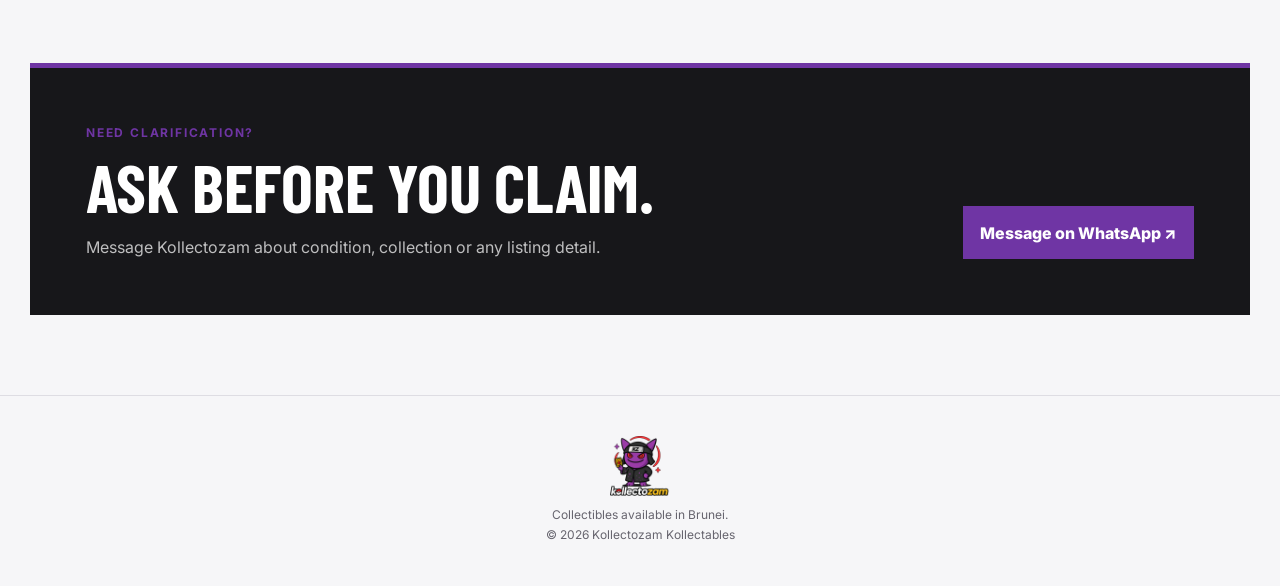
==== commit b9831422: "Use transparent logo across the catalogue" ====
--- a/frontend/index.html
+++ b/frontend/index.html
@@ -3,10 +3,10 @@
 <head>
   <meta charset="utf-8">
   <meta name="viewport" content="width=device-width, initial-scale=1">
-  <meta name="theme-color" content="#09090b">
+  <meta name="theme-color" content="#f6f6f8">
   <meta name="description" content="Browse currently available Kollectozam collectibles and claim directly through WhatsApp.">
   <title>Kollectozam Kollectables — Available Now</title>
-  <link rel="icon" href="assets/img/logo.png" type="image/png">
+  <link rel="icon" href="assets/img/logo-transparent.png" type="image/png">
   <link rel="preconnect" href="https://fonts.googleapis.com">
   <link rel="preconnect" href="https://fonts.gstatic.com" crossorigin>
   <link href="https://fonts.googleapis.com/css2?family=Barlow+Condensed:ital,wght@0,600;0,700;0,800;1,700&family=Inter:wght@400;500;600;700&display=swap" rel="stylesheet">
@@ -15,7 +15,7 @@
 <body>
   <a class="skip-link" href="#catalogue">Skip to available items</a>
   <header class="site-header">
-    <a class="brand" href="/" aria-label="Kollectozam home"><img src="assets/img/logo.png" alt="Kollectozam"></a>
+    <a class="brand" href="/" aria-label="Kollectozam home"><img src="assets/img/logo-transparent.png" alt="Kollectozam"></a>
     <nav class="desktop-nav" aria-label="Primary navigation">
       <a class="active" href="#catalogue">Available</a><a href="#how-to-claim">How to claim</a><a href="#contact">Contact</a>
     </nav>
@@ -48,7 +48,7 @@
       <a href="https://wa.me/6737409444?text=Hi%20Kollectozam%2C%20I%20have%20a%20question%20about%20an%20available%20item." target="_blank" rel="noopener">Message on WhatsApp <span aria-hidden="true">↗</span></a>
     </section>
   </main>
-  <footer><img src="assets/img/logo.png" alt="Kollectozam"><p>Collectibles available in Brunei.</p><p>© <span id="currentYear"></span> Kollectozam Kollectables</p></footer>
+  <footer><img src="assets/img/logo-transparent.png" alt="Kollectozam"><p>Collectibles available in Brunei.</p><p>© <span id="currentYear"></span> Kollectozam Kollectables</p></footer>
   <template id="productCardTemplate">
     <article class="product-card"><div class="product-image-wrap"><img class="product-image" alt="" loading="lazy"><span class="product-status">Available</span></div><div class="product-body"><div class="product-meta"><span class="product-category"></span><span class="product-reference"></span></div><h3 class="product-name"></h3><p class="product-details"></p><div class="product-action-row"><strong class="product-price"></strong><a class="product-claim" target="_blank" rel="noopener">Claim <span aria-hidden="true">→</span></a></div></div></article>
   </template>
--- a/frontend/assets/css/catalog.css
+++ b/frontend/assets/css/catalog.css
@@ -0,0 +1,7 @@
+:root { color-scheme:light; --bg:#f6f6f8; --surface:#fff; --surface-raised:#eeeef2; --text:#17171a; --muted:#66646e; --line:#dedde3; --purple:#6f35a4; --purple-hover:#582682; --green:#14804a; --display:"Barlow Condensed",sans-serif; --body:"Inter",sans-serif; }
+*,*::before,*::after{box-sizing:border-box} html{scroll-behavior:smooth} body{margin:0;background:var(--bg);color:var(--text);font-family:var(--body);font-size:16px;line-height:1.5} img{display:block;max-width:100%} a{color:inherit;text-decoration:none} button,input{font:inherit} button{cursor:pointer}.sr-only{position:absolute;width:1px;height:1px;padding:0;margin:-1px;overflow:hidden;clip:rect(0,0,0,0);white-space:nowrap;border:0}.skip-link{position:fixed;left:1rem;top:-4rem;z-index:100;background:var(--purple);color:#fff;padding:.75rem 1rem;border-radius:.5rem;font-weight:700}.skip-link:focus{top:1rem}
+.site-header{position:sticky;top:0;z-index:50;height:72px;padding:0 clamp(1rem,4vw,4rem);display:flex;align-items:center;gap:2rem;background:rgba(255,255,255,.9);border-bottom:1px solid var(--line);backdrop-filter:blur(18px)}.brand{margin-right:auto}.brand img{width:154px;height:54px;object-fit:contain;object-position:left center}.desktop-nav{display:flex;gap:1.5rem;color:var(--muted);font-size:.9rem;font-weight:600}.desktop-nav a{padding:1.5rem 0;border-bottom:2px solid transparent;transition:color .2s ease,border-color .2s ease}.desktop-nav a:hover,.desktop-nav a.active{color:var(--text);border-color:var(--purple)}.header-claim{padding:.7rem 1rem;background:var(--purple);color:#fff;border:1px solid var(--purple);border-radius:999px;font-size:.875rem;font-weight:700}.header-claim:hover{background:var(--purple-hover);border-color:var(--purple-hover)}
+main{width:min(1220px,calc(100% - 2rem));margin:0 auto}.intro{min-height:360px;padding:clamp(3.5rem,8vw,7rem) 0 3.5rem;display:grid;grid-template-columns:1fr auto;align-items:end;gap:2rem;border-bottom:1px solid var(--line)}.eyebrow,.section-kicker{margin:0 0 .8rem;color:var(--purple);font-size:.75rem;font-weight:700;letter-spacing:.15em;text-transform:uppercase}.eyebrow{display:flex;align-items:center;gap:.55rem}.eyebrow span{width:7px;height:7px;border-radius:50%;background:var(--green);box-shadow:0 0 0 5px rgba(20,128,74,.12)}h1,h2,h3,p{margin-top:0}h1{max-width:760px;margin-bottom:1rem;font-family:var(--display);font-size:clamp(4rem,11vw,8.6rem);font-weight:800;letter-spacing:-.035em;line-height:.8;text-transform:uppercase}.intro-copy{max-width:620px;margin:0;color:var(--muted);font-size:clamp(1rem,2vw,1.15rem)}.availability-card{width:158px;aspect-ratio:1;padding:1.2rem;display:flex;flex-direction:column;justify-content:space-between;background:var(--text);color:#fff;border-top:5px solid var(--purple)}.availability-card strong{font-family:var(--display);font-size:4rem;line-height:1}.availability-card span{font-size:.8rem;font-weight:700;text-transform:uppercase}
+.catalogue{padding:4.5rem 0 5.5rem}.catalogue-topline{display:flex;justify-content:space-between;align-items:end;gap:1.5rem}h2{margin-bottom:0;font-family:var(--display);font-size:clamp(2.4rem,6vw,4.2rem);line-height:.95;text-transform:uppercase}.search-box{width:min(330px,100%);min-height:48px;padding:0 1rem;display:flex;align-items:center;gap:.7rem;background:var(--surface);border:1px solid var(--line);border-radius:999px}.search-box:focus-within{border-color:var(--purple);box-shadow:0 0 0 3px rgba(111,53,164,.1)}.search-box svg{fill:none;stroke:var(--muted);stroke-width:2}.search-box input{width:100%;padding:.7rem 0;border:0;outline:0;background:transparent;color:var(--text)}.search-box input::placeholder{color:#898791}.filter-row{margin:2rem 0;display:flex;gap:.6rem;overflow-x:auto;padding-bottom:.25rem;scrollbar-width:thin}.filter{flex:none;padding:.65rem 1rem;background:var(--surface);color:var(--muted);border:1px solid var(--line);border-radius:999px;font-size:.875rem;font-weight:600}.filter:hover{color:var(--purple);border-color:rgba(111,53,164,.5)}.filter.active{background:var(--purple);border-color:var(--purple);color:#fff}.catalogue-status{min-height:1.5rem;margin-bottom:1rem;color:var(--muted);font-size:.875rem}.product-grid{display:grid;grid-template-columns:repeat(3,minmax(0,1fr));gap:1rem}.product-card{min-width:0;overflow:hidden;background:var(--surface);border:1px solid var(--line);box-shadow:0 8px 24px rgba(23,23,26,.04);transition:transform .2s ease,border-color .2s ease,box-shadow .2s ease}.product-card:hover{transform:translateY(-3px);border-color:rgba(111,53,164,.45);box-shadow:0 12px 30px rgba(23,23,26,.08)}.product-image-wrap{position:relative;aspect-ratio:4/3;overflow:hidden;background:var(--surface-raised)}.product-image{width:100%;height:100%;object-fit:cover;transition:transform .35s ease}.product-card:hover .product-image{transform:scale(1.025)}.product-status{position:absolute;top:.8rem;left:.8rem;padding:.35rem .55rem;background:rgba(23,23,26,.9);color:#fff;border:1px solid rgba(255,255,255,.25);border-radius:.3rem;font-size:.7rem;font-weight:700;letter-spacing:.08em;text-transform:uppercase}.product-status::before{content:"";display:inline-block;width:6px;height:6px;margin-right:.4rem;border-radius:50%;background:#48c987}.product-body{padding:1rem}.product-meta{display:flex;justify-content:space-between;gap:.8rem;margin-bottom:.5rem;color:var(--muted);font-size:.7rem;font-weight:700;letter-spacing:.1em;text-transform:uppercase}.product-name{margin-bottom:.35rem;font-family:var(--display);font-size:1.55rem;line-height:1.05;text-transform:uppercase}.product-details{min-height:1.5rem;margin-bottom:1rem;color:var(--muted);font-size:.85rem}.product-action-row{padding-top:1rem;display:flex;justify-content:space-between;align-items:center;gap:1rem;border-top:1px solid var(--line)}.product-price{font-size:1rem}.product-claim{padding:.65rem .9rem;background:var(--purple);color:#fff;font-size:.8rem;font-weight:800;text-transform:uppercase}.product-claim:hover{background:var(--purple-hover)}.empty-state,.error-state{grid-column:1/-1;min-height:260px;padding:2rem;display:grid;place-content:center;text-align:center;background:var(--surface);border:1px dashed var(--line)}.empty-state strong,.error-state strong{margin-bottom:.5rem;font-family:var(--display);font-size:2rem;text-transform:uppercase}.empty-state p,.error-state p{max-width:430px;margin:0 auto;color:var(--muted)}
+.how-to-claim{padding:5rem 0;display:grid;grid-template-columns:.8fr 1.2fr;gap:clamp(2rem,7vw,7rem);border-top:1px solid var(--line)}.claim-steps{margin:0;padding:0;list-style:none}.claim-steps li{padding:1.35rem 0;display:grid;grid-template-columns:50px 1fr;gap:1rem;border-top:1px solid var(--line)}.claim-steps li:last-child{border-bottom:1px solid var(--line)}.claim-steps li>span{color:var(--purple);font-family:var(--display);font-size:1.3rem;font-weight:700}.claim-steps strong{display:block;margin-bottom:.25rem}.claim-steps p{margin:0;color:var(--muted);font-size:.9rem}.contact-panel{margin-bottom:5rem;padding:clamp(1.5rem,5vw,3.5rem);display:flex;align-items:end;justify-content:space-between;gap:2rem;background:var(--text);color:#fff;border-top:5px solid var(--purple)}.contact-panel p:last-child{max-width:550px;margin:1rem 0 0;color:rgba(255,255,255,.72)}.contact-panel a{flex:none;padding:.9rem 1.1rem;background:var(--purple);color:#fff;font-weight:800}.contact-panel a:hover{background:#8248b7}footer{padding:2.5rem 1rem;text-align:center;border-top:1px solid var(--line);color:var(--muted);font-size:.75rem}footer img{width:124px;height:60px;margin:0 auto .6rem;object-fit:contain}footer p{margin:.15rem 0}
+@media(max-width:850px){.desktop-nav{display:none}.intro{grid-template-columns:1fr;align-items:start}.availability-card{width:100%;aspect-ratio:auto;flex-direction:row;align-items:end}.availability-card strong{font-size:3rem}.product-grid{grid-template-columns:repeat(2,minmax(0,1fr))}.how-to-claim{grid-template-columns:1fr}}@media(max-width:560px){.site-header{height:64px;padding:0 1rem}.brand img{width:122px;height:48px}.header-claim{padding:.6rem .8rem;font-size:.8rem}main{width:min(100% - 1.25rem,1220px)}.intro{min-height:auto;padding:3.5rem 0 2.5rem}h1{font-size:clamp(3.6rem,20vw,5rem)}.catalogue{padding:3rem 0 4rem}.catalogue-topline{align-items:stretch;flex-direction:column}.search-box{width:100%}.product-grid{grid-template-columns:1fr}.contact-panel{align-items:stretch;flex-direction:column}.contact-panel a{text-align:center}}@media(prefers-reduced-motion:reduce){html{scroll-behavior:auto}*,*::before,*::after{transition-duration:.01ms!important}}
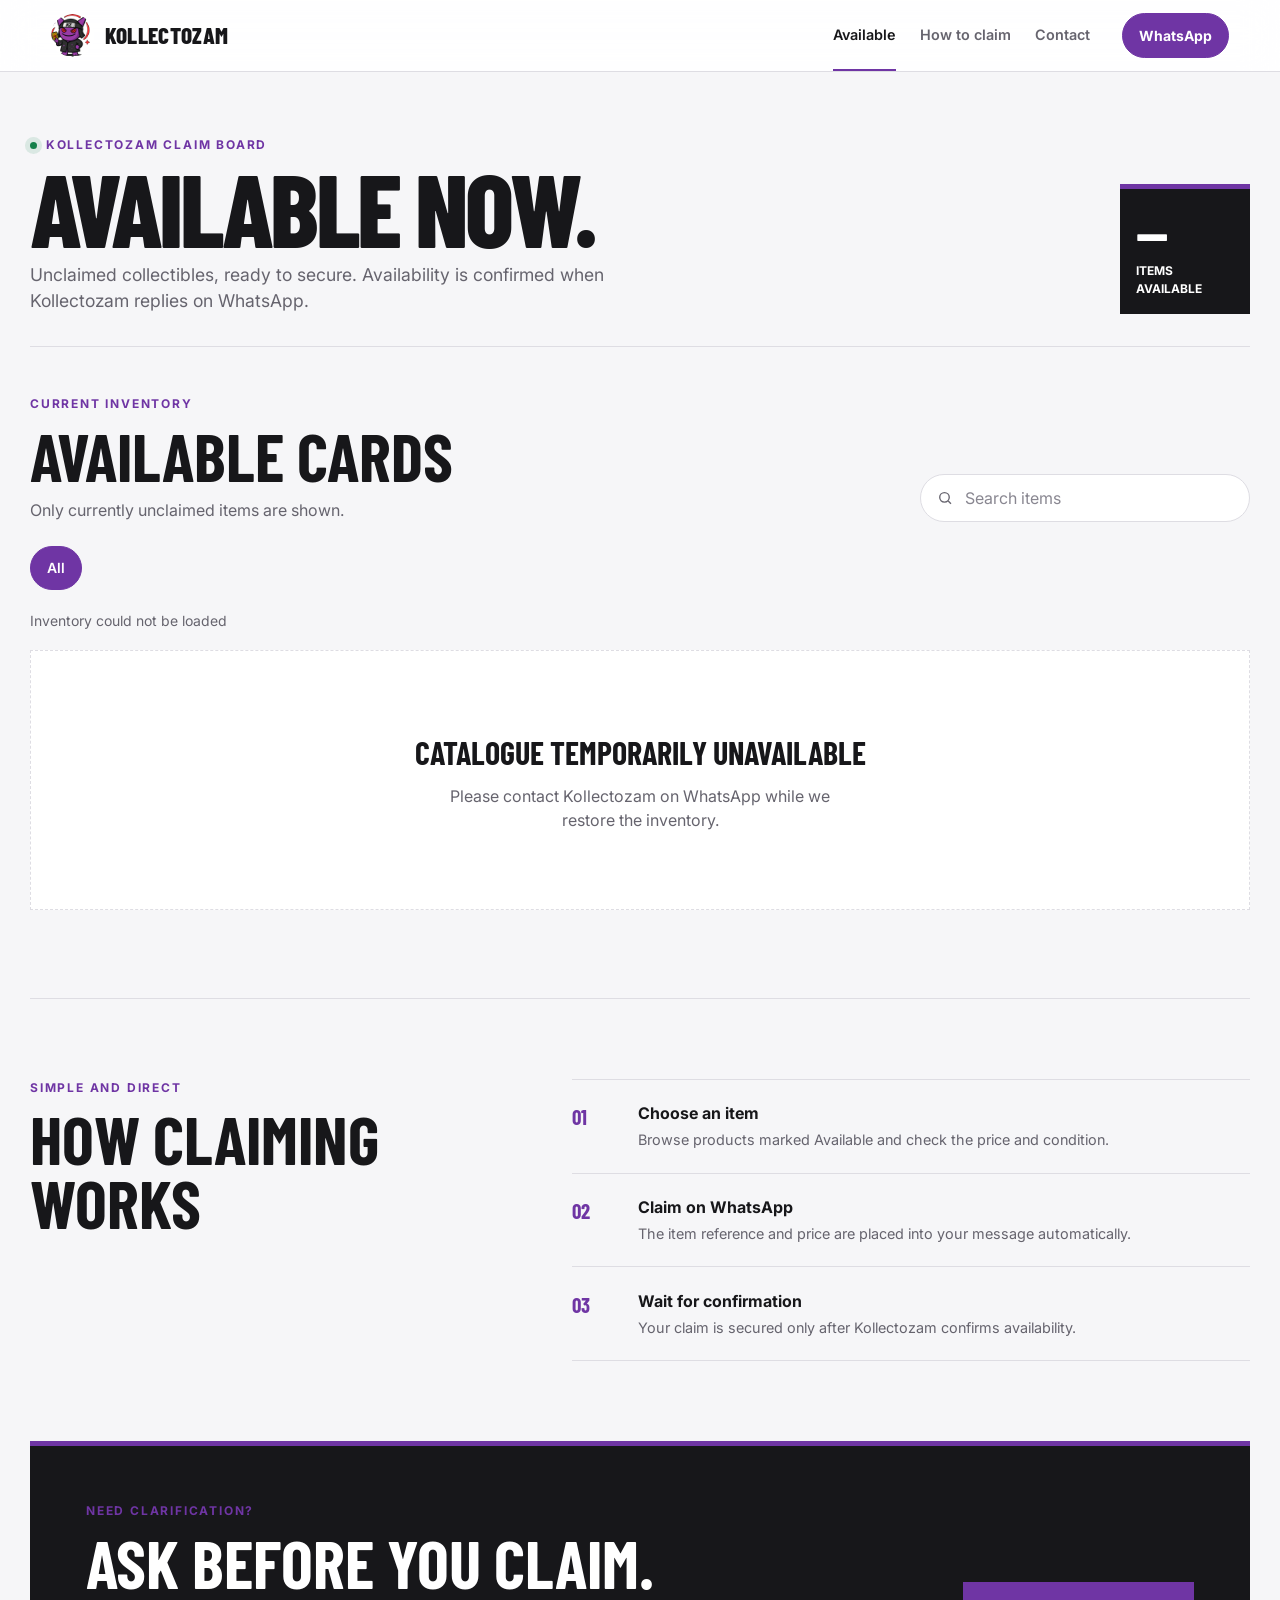
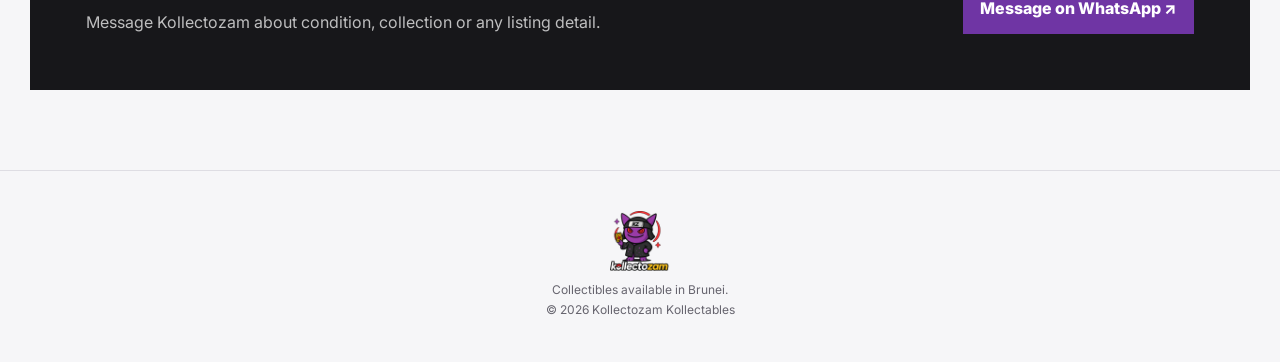
==== commit 3599167a: "Improve catalogue buyer experience" ====
--- a/frontend/index.html
+++ b/frontend/index.html
@@ -15,7 +15,7 @@
 <body>
   <a class="skip-link" href="#catalogue">Skip to available items</a>
   <header class="site-header">
-    <a class="brand" href="/" aria-label="Kollectozam home"><img src="assets/img/logo-transparent.png" alt="Kollectozam"></a>
+    <a class="brand" href="/" aria-label="Kollectozam home"><span class="brand-mark" aria-hidden="true"><img src="assets/img/logo-transparent.png" alt=""></span><span class="brand-name">Kollectozam</span></a>
     <nav class="desktop-nav" aria-label="Primary navigation">
       <a class="active" href="#catalogue">Available</a><a href="#how-to-claim">How to claim</a><a href="#contact">Contact</a>
     </nav>
@@ -28,11 +28,11 @@
     </section>
     <section class="catalogue" id="catalogue" aria-labelledby="catalogue-title">
       <div class="catalogue-topline">
-        <div><p class="section-kicker">Current inventory</p><h2 id="catalogue-title">Find your next pickup</h2></div>
+        <div><p class="section-kicker">Current inventory</p><h2 id="catalogue-title">Available cards</h2><p class="catalogue-intro">Only currently unclaimed items are shown.</p></div>
         <label class="search-box"><span class="sr-only">Search available items</span><svg aria-hidden="true" viewBox="0 0 24 24" width="18" height="18"><circle cx="11" cy="11" r="7"></circle><path d="m16.5 16.5 4 4"></path></svg><input id="searchInput" type="search" placeholder="Search items" autocomplete="off"></label>
       </div>
       <div class="filter-row" id="categoryFilters" aria-label="Filter by category"><button class="filter active" type="button" data-category="all" aria-pressed="true">All</button></div>
-      <div class="catalogue-status" id="catalogueStatus" role="status">Loading available items…</div>
+      <div class="catalogue-information"><div class="catalogue-status" id="catalogueStatus" role="status">Loading available items…</div><p class="inventory-updated" id="inventoryUpdated" hidden></p></div>
       <div class="product-grid" id="productGrid"></div>
     </section>
     <section class="how-to-claim" id="how-to-claim" aria-labelledby="claim-title">
@@ -50,8 +50,9 @@
   </main>
   <footer><img src="assets/img/logo-transparent.png" alt="Kollectozam"><p>Collectibles available in Brunei.</p><p>© <span id="currentYear"></span> Kollectozam Kollectables</p></footer>
   <template id="productCardTemplate">
-    <article class="product-card"><div class="product-image-wrap"><img class="product-image" alt="" loading="lazy"><span class="product-status">Available</span></div><div class="product-body"><div class="product-meta"><span class="product-category"></span><span class="product-reference"></span></div><h3 class="product-name"></h3><p class="product-details"></p><div class="product-action-row"><strong class="product-price"></strong><a class="product-claim" target="_blank" rel="noopener">Claim <span aria-hidden="true">→</span></a></div></div></article>
+    <article class="product-card"><div class="product-image-wrap"><button class="product-image-button" type="button"><img class="product-image" alt="" loading="lazy"><span class="image-expand">View larger</span></button><span class="product-status">Available</span></div><div class="product-body"><div class="product-meta"><span class="product-category"></span><span class="product-reference"></span></div><h3 class="product-name"></h3><dl class="product-specs"><div data-field="set"><dt>Set</dt><dd class="product-set"></dd></div><div data-field="number"><dt>Card no.</dt><dd class="product-number"></dd></div><div data-field="language"><dt>Language</dt><dd class="product-language"></dd></div><div data-field="condition"><dt>Condition</dt><dd class="product-condition"></dd></div></dl><p class="product-notes"></p><div class="product-action-row"><strong class="product-price"></strong><a class="product-claim" target="_blank" rel="noopener">Claim on WhatsApp <span aria-hidden="true">→</span></a></div></div></article>
   </template>
+  <dialog class="image-dialog" id="imageDialog" aria-labelledby="imageDialogTitle"><button class="dialog-close" id="dialogClose" type="button" aria-label="Close image">×</button><img id="dialogImage" alt=""><p id="imageDialogTitle"></p></dialog>
   <script src="assets/js/catalog.js" defer></script>
 </body>
 </html>
--- a/frontend/assets/css/catalog.css
+++ b/frontend/assets/css/catalog.css
@@ -1,7 +1,7 @@
 :root { color-scheme:light; --bg:#f6f6f8; --surface:#fff; --surface-raised:#eeeef2; --text:#17171a; --muted:#66646e; --line:#dedde3; --purple:#6f35a4; --purple-hover:#582682; --green:#14804a; --display:"Barlow Condensed",sans-serif; --body:"Inter",sans-serif; }
 *,*::before,*::after{box-sizing:border-box} html{scroll-behavior:smooth} body{margin:0;background:var(--bg);color:var(--text);font-family:var(--body);font-size:16px;line-height:1.5} img{display:block;max-width:100%} a{color:inherit;text-decoration:none} button,input{font:inherit} button{cursor:pointer}.sr-only{position:absolute;width:1px;height:1px;padding:0;margin:-1px;overflow:hidden;clip:rect(0,0,0,0);white-space:nowrap;border:0}.skip-link{position:fixed;left:1rem;top:-4rem;z-index:100;background:var(--purple);color:#fff;padding:.75rem 1rem;border-radius:.5rem;font-weight:700}.skip-link:focus{top:1rem}
-.site-header{position:sticky;top:0;z-index:50;height:72px;padding:0 clamp(1rem,4vw,4rem);display:flex;align-items:center;gap:2rem;background:rgba(255,255,255,.9);border-bottom:1px solid var(--line);backdrop-filter:blur(18px)}.brand{margin-right:auto}.brand img{width:154px;height:54px;object-fit:contain;object-position:left center}.desktop-nav{display:flex;gap:1.5rem;color:var(--muted);font-size:.9rem;font-weight:600}.desktop-nav a{padding:1.5rem 0;border-bottom:2px solid transparent;transition:color .2s ease,border-color .2s ease}.desktop-nav a:hover,.desktop-nav a.active{color:var(--text);border-color:var(--purple)}.header-claim{padding:.7rem 1rem;background:var(--purple);color:#fff;border:1px solid var(--purple);border-radius:999px;font-size:.875rem;font-weight:700}.header-claim:hover{background:var(--purple-hover);border-color:var(--purple-hover)}
-main{width:min(1220px,calc(100% - 2rem));margin:0 auto}.intro{min-height:360px;padding:clamp(3.5rem,8vw,7rem) 0 3.5rem;display:grid;grid-template-columns:1fr auto;align-items:end;gap:2rem;border-bottom:1px solid var(--line)}.eyebrow,.section-kicker{margin:0 0 .8rem;color:var(--purple);font-size:.75rem;font-weight:700;letter-spacing:.15em;text-transform:uppercase}.eyebrow{display:flex;align-items:center;gap:.55rem}.eyebrow span{width:7px;height:7px;border-radius:50%;background:var(--green);box-shadow:0 0 0 5px rgba(20,128,74,.12)}h1,h2,h3,p{margin-top:0}h1{max-width:760px;margin-bottom:1rem;font-family:var(--display);font-size:clamp(4rem,11vw,8.6rem);font-weight:800;letter-spacing:-.035em;line-height:.8;text-transform:uppercase}.intro-copy{max-width:620px;margin:0;color:var(--muted);font-size:clamp(1rem,2vw,1.15rem)}.availability-card{width:158px;aspect-ratio:1;padding:1.2rem;display:flex;flex-direction:column;justify-content:space-between;background:var(--text);color:#fff;border-top:5px solid var(--purple)}.availability-card strong{font-family:var(--display);font-size:4rem;line-height:1}.availability-card span{font-size:.8rem;font-weight:700;text-transform:uppercase}
-.catalogue{padding:4.5rem 0 5.5rem}.catalogue-topline{display:flex;justify-content:space-between;align-items:end;gap:1.5rem}h2{margin-bottom:0;font-family:var(--display);font-size:clamp(2.4rem,6vw,4.2rem);line-height:.95;text-transform:uppercase}.search-box{width:min(330px,100%);min-height:48px;padding:0 1rem;display:flex;align-items:center;gap:.7rem;background:var(--surface);border:1px solid var(--line);border-radius:999px}.search-box:focus-within{border-color:var(--purple);box-shadow:0 0 0 3px rgba(111,53,164,.1)}.search-box svg{fill:none;stroke:var(--muted);stroke-width:2}.search-box input{width:100%;padding:.7rem 0;border:0;outline:0;background:transparent;color:var(--text)}.search-box input::placeholder{color:#898791}.filter-row{margin:2rem 0;display:flex;gap:.6rem;overflow-x:auto;padding-bottom:.25rem;scrollbar-width:thin}.filter{flex:none;padding:.65rem 1rem;background:var(--surface);color:var(--muted);border:1px solid var(--line);border-radius:999px;font-size:.875rem;font-weight:600}.filter:hover{color:var(--purple);border-color:rgba(111,53,164,.5)}.filter.active{background:var(--purple);border-color:var(--purple);color:#fff}.catalogue-status{min-height:1.5rem;margin-bottom:1rem;color:var(--muted);font-size:.875rem}.product-grid{display:grid;grid-template-columns:repeat(3,minmax(0,1fr));gap:1rem}.product-card{min-width:0;overflow:hidden;background:var(--surface);border:1px solid var(--line);box-shadow:0 8px 24px rgba(23,23,26,.04);transition:transform .2s ease,border-color .2s ease,box-shadow .2s ease}.product-card:hover{transform:translateY(-3px);border-color:rgba(111,53,164,.45);box-shadow:0 12px 30px rgba(23,23,26,.08)}.product-image-wrap{position:relative;aspect-ratio:4/3;overflow:hidden;background:var(--surface-raised)}.product-image{width:100%;height:100%;object-fit:cover;transition:transform .35s ease}.product-card:hover .product-image{transform:scale(1.025)}.product-status{position:absolute;top:.8rem;left:.8rem;padding:.35rem .55rem;background:rgba(23,23,26,.9);color:#fff;border:1px solid rgba(255,255,255,.25);border-radius:.3rem;font-size:.7rem;font-weight:700;letter-spacing:.08em;text-transform:uppercase}.product-status::before{content:"";display:inline-block;width:6px;height:6px;margin-right:.4rem;border-radius:50%;background:#48c987}.product-body{padding:1rem}.product-meta{display:flex;justify-content:space-between;gap:.8rem;margin-bottom:.5rem;color:var(--muted);font-size:.7rem;font-weight:700;letter-spacing:.1em;text-transform:uppercase}.product-name{margin-bottom:.35rem;font-family:var(--display);font-size:1.55rem;line-height:1.05;text-transform:uppercase}.product-details{min-height:1.5rem;margin-bottom:1rem;color:var(--muted);font-size:.85rem}.product-action-row{padding-top:1rem;display:flex;justify-content:space-between;align-items:center;gap:1rem;border-top:1px solid var(--line)}.product-price{font-size:1rem}.product-claim{padding:.65rem .9rem;background:var(--purple);color:#fff;font-size:.8rem;font-weight:800;text-transform:uppercase}.product-claim:hover{background:var(--purple-hover)}.empty-state,.error-state{grid-column:1/-1;min-height:260px;padding:2rem;display:grid;place-content:center;text-align:center;background:var(--surface);border:1px dashed var(--line)}.empty-state strong,.error-state strong{margin-bottom:.5rem;font-family:var(--display);font-size:2rem;text-transform:uppercase}.empty-state p,.error-state p{max-width:430px;margin:0 auto;color:var(--muted)}
+.site-header{position:sticky;top:0;z-index:50;height:72px;padding:0 clamp(1rem,4vw,4rem);display:flex;align-items:center;gap:2rem;background:rgba(255,255,255,.9);border-bottom:1px solid var(--line);backdrop-filter:blur(18px)}.brand{margin-right:auto;display:flex;align-items:center;gap:.65rem}.brand-mark{width:43px;height:43px;display:block;overflow:hidden;border-radius:50%;background:#fff}.brand-mark img{width:43px;height:43px;object-fit:cover;object-position:center top;transform:scale(1.16);transform-origin:center top}.brand-name{font-family:var(--display);font-size:1.45rem;font-weight:800;letter-spacing:.015em;text-transform:uppercase}.desktop-nav{display:flex;gap:1.5rem;color:var(--muted);font-size:.9rem;font-weight:600}.desktop-nav a{padding:1.5rem 0;border-bottom:2px solid transparent;transition:color .2s ease,border-color .2s ease}.desktop-nav a:hover,.desktop-nav a.active{color:var(--text);border-color:var(--purple)}.header-claim{padding:.7rem 1rem;background:var(--purple);color:#fff;border:1px solid var(--purple);border-radius:999px;font-size:.875rem;font-weight:700}.header-claim:hover{background:var(--purple-hover);border-color:var(--purple-hover)}
+main{width:min(1220px,calc(100% - 2rem));margin:0 auto}.intro{min-height:235px;padding:clamp(2rem,5vw,4rem) 0 2rem;display:grid;grid-template-columns:1fr auto;align-items:end;gap:2rem;border-bottom:1px solid var(--line)}.eyebrow,.section-kicker{margin:0 0 .65rem;color:var(--purple);font-size:.75rem;font-weight:700;letter-spacing:.15em;text-transform:uppercase}.eyebrow{display:flex;align-items:center;gap:.55rem}.eyebrow span{width:7px;height:7px;border-radius:50%;background:var(--green);box-shadow:0 0 0 5px rgba(20,128,74,.12)}h1,h2,h3,p{margin-top:0}h1{max-width:760px;margin-bottom:.7rem;font-family:var(--display);font-size:clamp(3.5rem,8vw,6.4rem);font-weight:800;letter-spacing:-.035em;line-height:.84;text-transform:uppercase}.intro-copy{max-width:620px;margin:0;color:var(--muted);font-size:clamp(1rem,2vw,1.1rem)}.availability-card{width:130px;aspect-ratio:1;padding:1rem;display:flex;flex-direction:column;justify-content:space-between;background:var(--text);color:#fff;border-top:5px solid var(--purple)}.availability-card strong{font-family:var(--display);font-size:3.4rem;line-height:1}.availability-card span{font-size:.75rem;font-weight:700;text-transform:uppercase}
+.catalogue{padding:3rem 0 5.5rem}.catalogue-topline{display:flex;justify-content:space-between;align-items:end;gap:1.5rem}h2{margin-bottom:0;font-family:var(--display);font-size:clamp(2.4rem,6vw,4.2rem);line-height:.95;text-transform:uppercase}.catalogue-intro{margin:.65rem 0 0;color:var(--muted)}.search-box{width:min(330px,100%);min-height:48px;padding:0 1rem;display:flex;align-items:center;gap:.7rem;background:var(--surface);border:1px solid var(--line);border-radius:999px}.search-box:focus-within{border-color:var(--purple);box-shadow:0 0 0 3px rgba(111,53,164,.1)}.search-box svg{fill:none;stroke:var(--muted);stroke-width:2}.search-box input{width:100%;padding:.7rem 0;border:0;outline:0;background:transparent;color:var(--text)}.search-box input::placeholder{color:#898791}.filter-row{margin:1.5rem 0 1rem;display:flex;gap:.6rem;overflow-x:auto;padding-bottom:.25rem;scrollbar-width:thin}.filter{flex:none;padding:.65rem 1rem;background:var(--surface);color:var(--muted);border:1px solid var(--line);border-radius:999px;font-size:.875rem;font-weight:600}.filter:hover{color:var(--purple);border-color:rgba(111,53,164,.5)}.filter.active{background:var(--purple);border-color:var(--purple);color:#fff}.catalogue-information{min-height:1.5rem;margin-bottom:1rem;display:flex;justify-content:space-between;gap:1rem;color:var(--muted);font-size:.875rem}.catalogue-status,.inventory-updated{margin:0}.product-grid{display:grid;grid-template-columns:repeat(3,minmax(0,1fr));gap:1rem}.product-card{min-width:0;overflow:hidden;background:var(--surface);border:1px solid var(--line);box-shadow:0 8px 24px rgba(23,23,26,.04);transition:transform .2s ease,border-color .2s ease,box-shadow .2s ease}.product-card:hover{transform:translateY(-3px);border-color:rgba(111,53,164,.45);box-shadow:0 12px 30px rgba(23,23,26,.08)}.product-image-wrap{position:relative;aspect-ratio:4/3;overflow:hidden;background:var(--surface-raised)}.product-image-button{width:100%;height:100%;padding:0;display:block;border:0;background:transparent}.product-image{width:100%;height:100%;object-fit:cover;transition:transform .35s ease}.product-card:hover .product-image{transform:scale(1.025)}.image-expand{position:absolute;right:.8rem;bottom:.8rem;padding:.35rem .55rem;background:rgba(255,255,255,.92);color:var(--text);border-radius:.3rem;font-size:.72rem;font-weight:700;opacity:0;transform:translateY(4px);transition:opacity .2s ease,transform .2s ease}.product-image-button:hover .image-expand,.product-image-button:focus-visible .image-expand{opacity:1;transform:none}.product-status{position:absolute;top:.8rem;left:.8rem;padding:.35rem .55rem;background:rgba(23,23,26,.9);color:#fff;border:1px solid rgba(255,255,255,.25);border-radius:.3rem;font-size:.7rem;font-weight:700;letter-spacing:.08em;text-transform:uppercase}.product-status::before{content:"";display:inline-block;width:6px;height:6px;margin-right:.4rem;border-radius:50%;background:#48c987}.product-body{padding:1rem}.product-meta{display:flex;justify-content:space-between;gap:.8rem;margin-bottom:.5rem;color:var(--muted);font-size:.7rem;font-weight:700;letter-spacing:.1em;text-transform:uppercase}.product-name{margin-bottom:.8rem;font-family:var(--display);font-size:1.65rem;line-height:1.05;text-transform:uppercase}.product-specs{margin:0 0 .8rem;display:grid;grid-template-columns:1fr 1fr;gap:.55rem 1rem}.product-specs div{min-width:0}.product-specs dt{color:var(--muted);font-size:.68rem;font-weight:700;letter-spacing:.08em;text-transform:uppercase}.product-specs dd{margin:0;font-size:.85rem;font-weight:600;overflow-wrap:anywhere}.product-notes{min-height:1.35rem;margin:0 0 1rem;color:var(--muted);font-size:.82rem}.product-action-row{padding-top:1rem;display:flex;justify-content:space-between;align-items:center;gap:1rem;border-top:1px solid var(--line)}.product-price{font-family:var(--display);font-size:1.55rem;line-height:1}.product-claim{padding:.7rem .85rem;background:var(--purple);color:#fff;font-size:.75rem;font-weight:800;text-align:center;text-transform:uppercase}.product-claim:hover{background:var(--purple-hover)}.empty-state,.error-state{grid-column:1/-1;min-height:260px;padding:2rem;display:grid;place-content:center;text-align:center;background:var(--surface);border:1px dashed var(--line)}.empty-state strong,.error-state strong{margin-bottom:.5rem;font-family:var(--display);font-size:2rem;text-transform:uppercase}.empty-state p,.error-state p{max-width:430px;margin:0 auto;color:var(--muted)}.empty-action{width:max-content;margin:1.25rem auto 0;padding:.75rem 1rem;background:var(--purple);color:#fff;font-size:.8rem;font-weight:800;text-transform:uppercase}.image-dialog{width:min(900px,calc(100% - 2rem));max-height:90vh;padding:0;border:0;background:transparent;color:#fff}.image-dialog::backdrop{background:rgba(10,10,12,.86);backdrop-filter:blur(4px)}.image-dialog img{width:100%;max-height:78vh;object-fit:contain;background:#fff}.image-dialog p{margin:0;padding:.75rem 3.5rem .75rem 1rem;background:#17171a;font-weight:600}.dialog-close{position:absolute;top:.65rem;right:.65rem;z-index:2;width:42px;height:42px;padding:0;border:0;border-radius:50%;background:rgba(23,23,26,.9);color:#fff;font-size:1.6rem;line-height:1}.dialog-close:hover{background:var(--purple)}
 .how-to-claim{padding:5rem 0;display:grid;grid-template-columns:.8fr 1.2fr;gap:clamp(2rem,7vw,7rem);border-top:1px solid var(--line)}.claim-steps{margin:0;padding:0;list-style:none}.claim-steps li{padding:1.35rem 0;display:grid;grid-template-columns:50px 1fr;gap:1rem;border-top:1px solid var(--line)}.claim-steps li:last-child{border-bottom:1px solid var(--line)}.claim-steps li>span{color:var(--purple);font-family:var(--display);font-size:1.3rem;font-weight:700}.claim-steps strong{display:block;margin-bottom:.25rem}.claim-steps p{margin:0;color:var(--muted);font-size:.9rem}.contact-panel{margin-bottom:5rem;padding:clamp(1.5rem,5vw,3.5rem);display:flex;align-items:end;justify-content:space-between;gap:2rem;background:var(--text);color:#fff;border-top:5px solid var(--purple)}.contact-panel p:last-child{max-width:550px;margin:1rem 0 0;color:rgba(255,255,255,.72)}.contact-panel a{flex:none;padding:.9rem 1.1rem;background:var(--purple);color:#fff;font-weight:800}.contact-panel a:hover{background:#8248b7}footer{padding:2.5rem 1rem;text-align:center;border-top:1px solid var(--line);color:var(--muted);font-size:.75rem}footer img{width:124px;height:60px;margin:0 auto .6rem;object-fit:contain}footer p{margin:.15rem 0}
-@media(max-width:850px){.desktop-nav{display:none}.intro{grid-template-columns:1fr;align-items:start}.availability-card{width:100%;aspect-ratio:auto;flex-direction:row;align-items:end}.availability-card strong{font-size:3rem}.product-grid{grid-template-columns:repeat(2,minmax(0,1fr))}.how-to-claim{grid-template-columns:1fr}}@media(max-width:560px){.site-header{height:64px;padding:0 1rem}.brand img{width:122px;height:48px}.header-claim{padding:.6rem .8rem;font-size:.8rem}main{width:min(100% - 1.25rem,1220px)}.intro{min-height:auto;padding:3.5rem 0 2.5rem}h1{font-size:clamp(3.6rem,20vw,5rem)}.catalogue{padding:3rem 0 4rem}.catalogue-topline{align-items:stretch;flex-direction:column}.search-box{width:100%}.product-grid{grid-template-columns:1fr}.contact-panel{align-items:stretch;flex-direction:column}.contact-panel a{text-align:center}}@media(prefers-reduced-motion:reduce){html{scroll-behavior:auto}*,*::before,*::after{transition-duration:.01ms!important}}
+@media(max-width:850px){.desktop-nav{display:none}.intro{grid-template-columns:1fr;align-items:start}.availability-card{width:100%;aspect-ratio:auto;flex-direction:row;align-items:end}.availability-card strong{font-size:3rem}.product-grid{grid-template-columns:repeat(2,minmax(0,1fr))}.how-to-claim{grid-template-columns:1fr}}@media(max-width:560px){.site-header{height:64px;padding:0 1rem}.brand{gap:.45rem}.brand-mark,.brand-mark img{width:38px;height:38px}.brand-name{font-size:1.15rem}.header-claim{padding:.6rem .8rem;font-size:.8rem}main{width:min(100% - 1.25rem,1220px)}.intro{min-height:auto;padding:2.4rem 0 1.8rem}h1{font-size:clamp(3.2rem,17vw,4.5rem)}.availability-card{margin-top:.25rem}.catalogue{padding:2.4rem 0 4rem}.catalogue-topline{align-items:stretch;flex-direction:column}.search-box{width:100%}.catalogue-information{flex-direction:column;gap:.25rem}.product-grid{grid-template-columns:1fr}.image-expand{opacity:1;transform:none}.product-action-row{align-items:stretch;flex-direction:column}.product-claim{width:100%}.contact-panel{align-items:stretch;flex-direction:column}.contact-panel a{text-align:center}}@media(prefers-reduced-motion:reduce){html{scroll-behavior:auto}*,*::before,*::after{transition-duration:.01ms!important}}
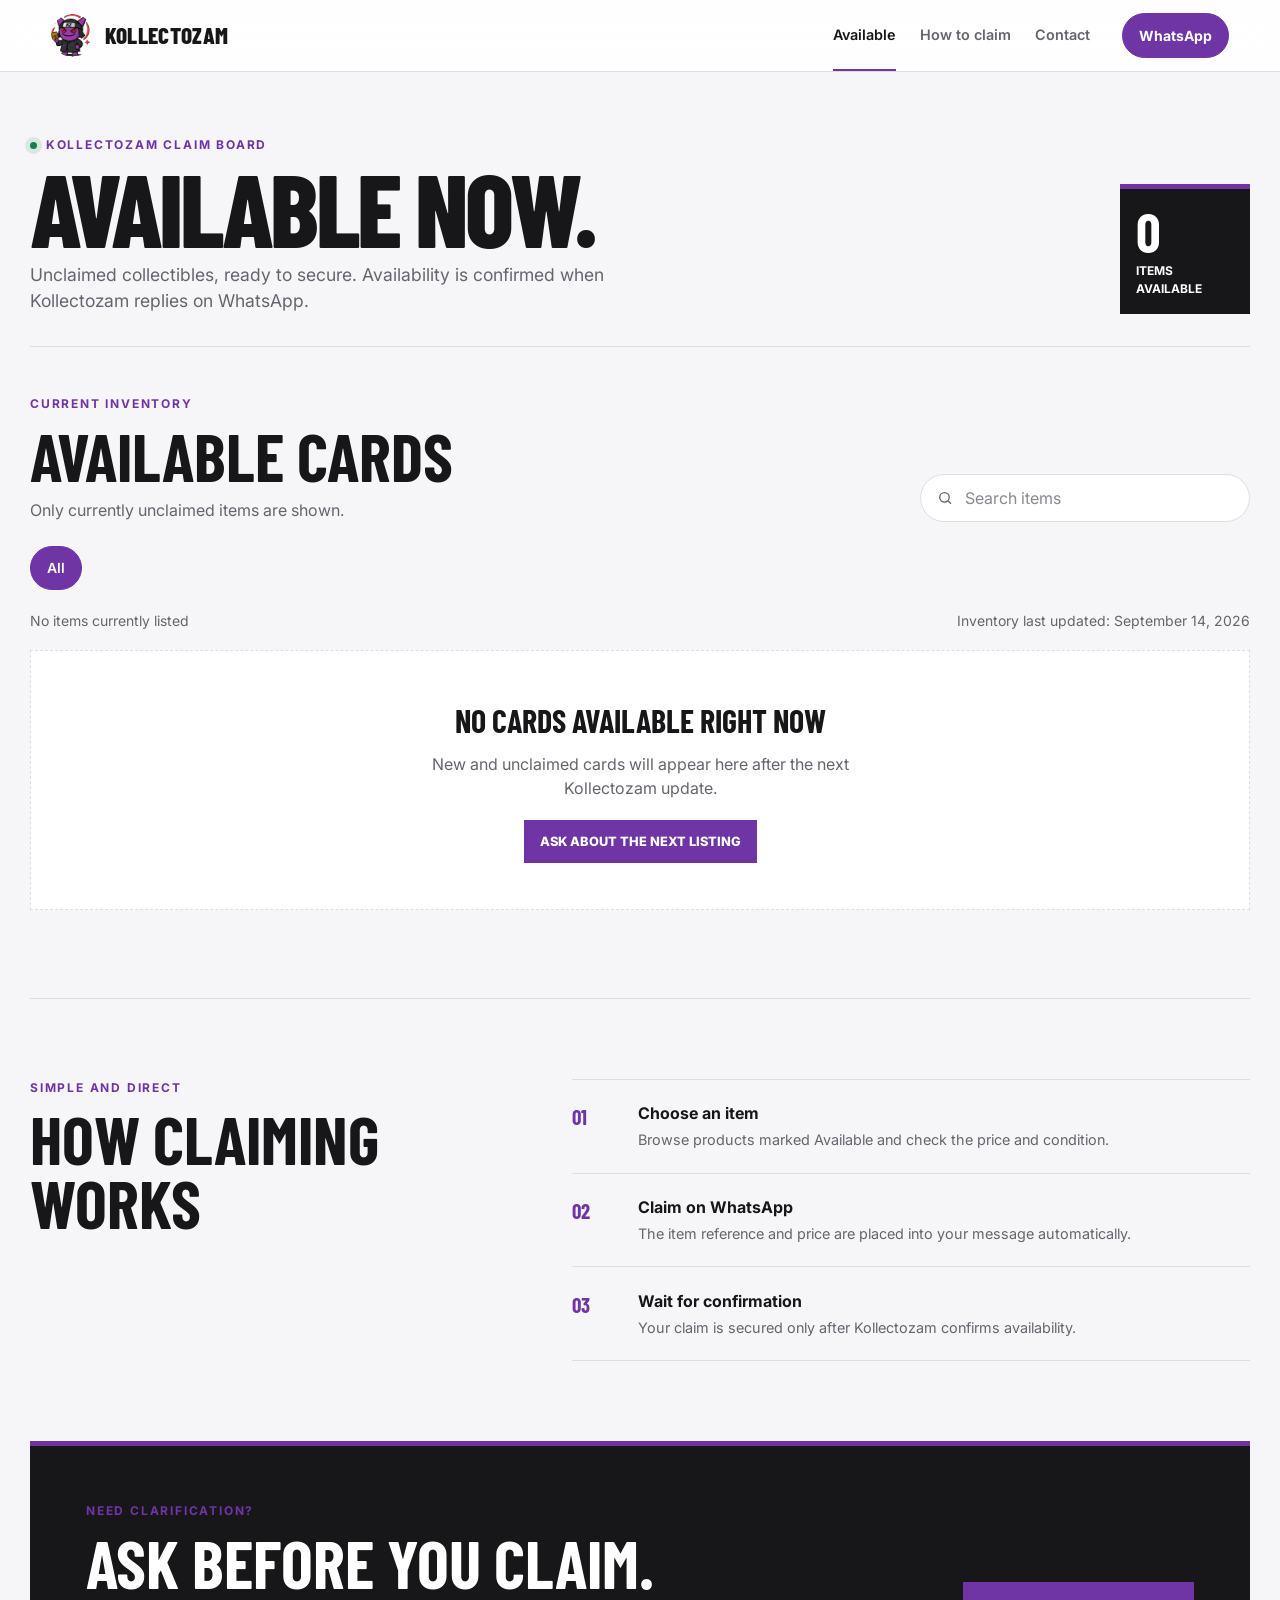
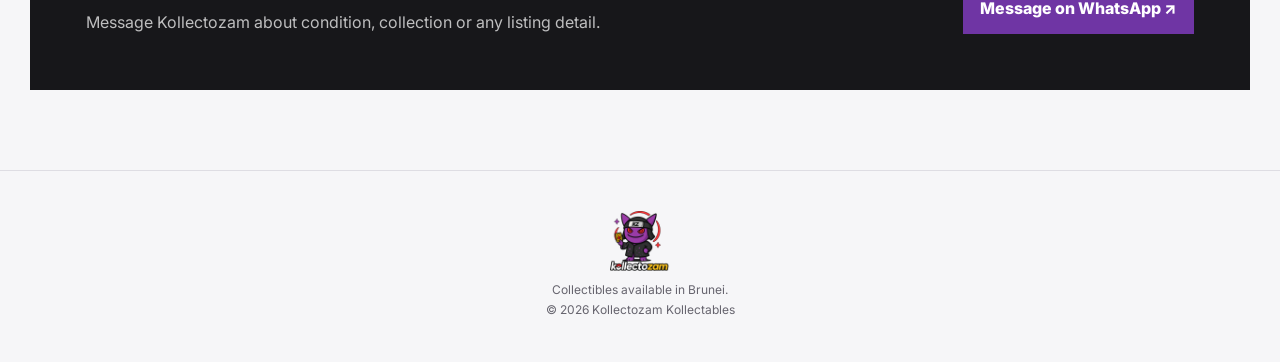
==== commit dafbd9fe: "Improve collectible product photography display" ====
--- a/frontend/index.html
+++ b/frontend/index.html
@@ -50,9 +50,9 @@
   </main>
   <footer><img src="assets/img/logo-transparent.png" alt="Kollectozam"><p>Collectibles available in Brunei.</p><p>© <span id="currentYear"></span> Kollectozam Kollectables</p></footer>
   <template id="productCardTemplate">
-    <article class="product-card"><div class="product-image-wrap"><button class="product-image-button" type="button"><img class="product-image" alt="" loading="lazy"><span class="image-expand">View larger</span></button><span class="product-status">Available</span></div><div class="product-body"><div class="product-meta"><span class="product-category"></span><span class="product-reference"></span></div><h3 class="product-name"></h3><dl class="product-specs"><div data-field="set"><dt>Set</dt><dd class="product-set"></dd></div><div data-field="number"><dt>Card no.</dt><dd class="product-number"></dd></div><div data-field="language"><dt>Language</dt><dd class="product-language"></dd></div><div data-field="condition"><dt>Condition</dt><dd class="product-condition"></dd></div></dl><p class="product-notes"></p><div class="product-action-row"><strong class="product-price"></strong><a class="product-claim" target="_blank" rel="noopener">Claim on WhatsApp <span aria-hidden="true">→</span></a></div></div></article>
+    <article class="product-card"><div class="product-image-wrap"><button class="product-image-button" type="button"><img class="product-image" alt="" loading="lazy"><span class="image-expand" aria-hidden="true">⤢</span></button><span class="product-status">Available</span></div><div class="product-body"><div class="product-meta"><span class="product-category"></span><span class="product-reference"></span></div><h3 class="product-name"></h3><dl class="product-specs"><div data-field="set"><dt>Set</dt><dd class="product-set"></dd></div><div data-field="number"><dt>Card no.</dt><dd class="product-number"></dd></div><div data-field="language"><dt>Language</dt><dd class="product-language"></dd></div><div data-field="condition"><dt>Condition</dt><dd class="product-condition"></dd></div></dl><p class="product-notes"></p><div class="product-action-row"><strong class="product-price"></strong><a class="product-claim" target="_blank" rel="noopener">Claim on WhatsApp <span aria-hidden="true">→</span></a></div></div></article>
   </template>
-  <dialog class="image-dialog" id="imageDialog" aria-labelledby="imageDialogTitle"><button class="dialog-close" id="dialogClose" type="button" aria-label="Close image">×</button><img id="dialogImage" alt=""><p id="imageDialogTitle"></p></dialog>
+  <dialog class="image-dialog" id="imageDialog" aria-labelledby="imageDialogTitle"><button class="dialog-close" id="dialogClose" type="button" aria-label="Close image">×</button><img id="dialogImage" alt=""><div class="image-dialog-footer"><p id="imageDialogTitle"></p><div class="image-sides" aria-label="Choose product photograph"><button class="image-side active" id="dialogFront" type="button">Front</button><button class="image-side" id="dialogBack" type="button" hidden>Back</button></div></div></dialog>
   <script src="assets/js/catalog.js" defer></script>
 </body>
 </html>
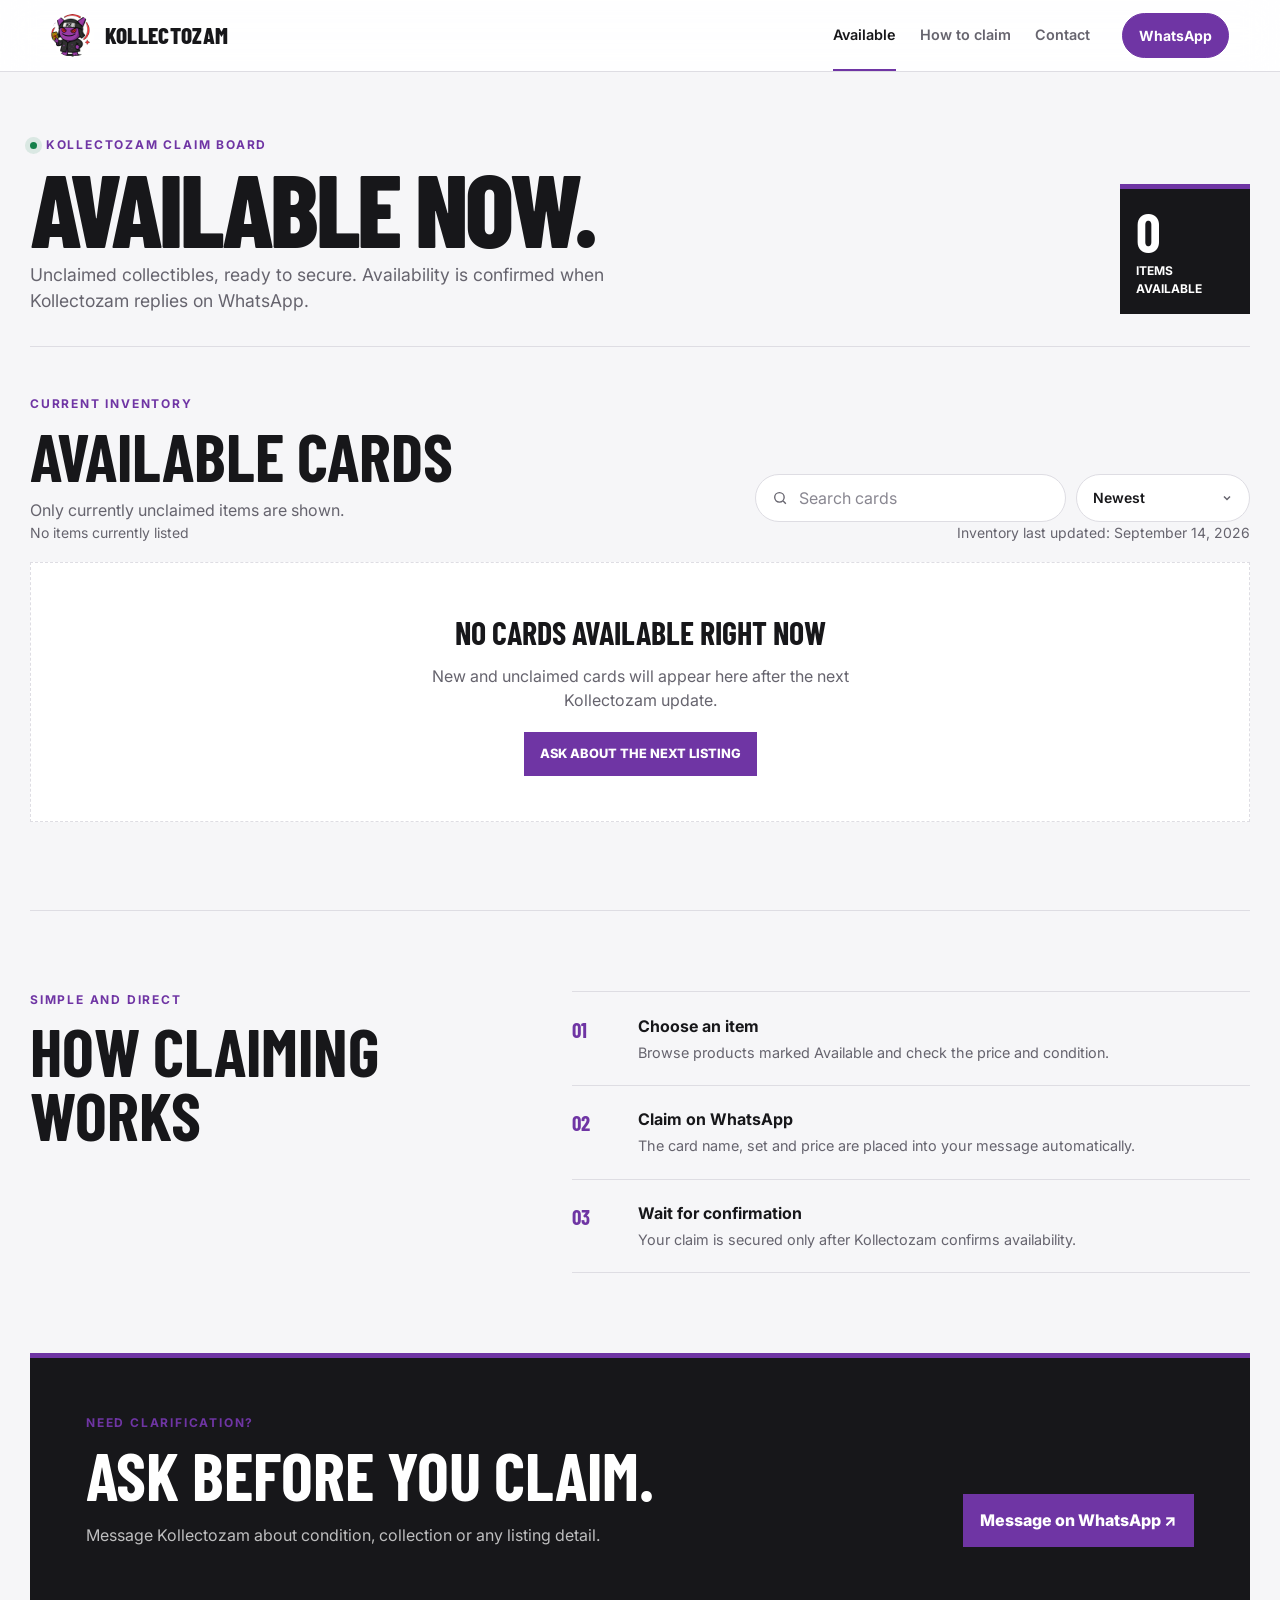
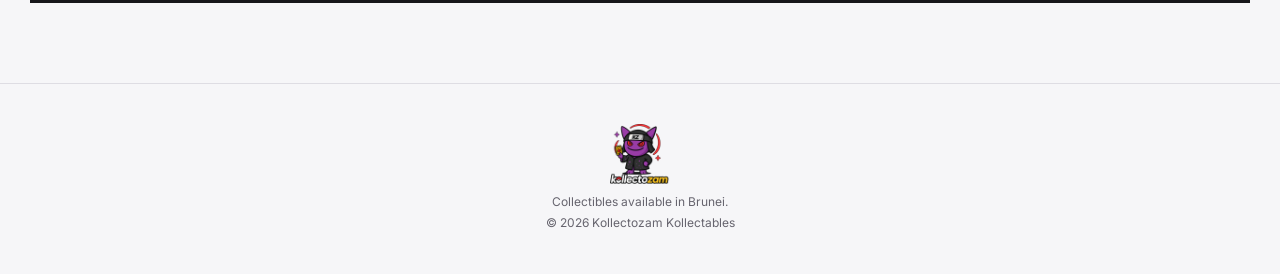
==== commit 637a9c6a: "Refresh public catalogue: set filter, sort, grouped duplicates, mobile layout - Remove the unused /p" ====
--- a/frontend/index.html
+++ b/frontend/index.html
@@ -6,6 +6,13 @@
   <meta name="theme-color" content="#f6f6f8">
   <meta name="description" content="Browse currently available Kollectozam collectibles and claim directly through WhatsApp.">
   <title>Kollectozam Kollectables — Available Now</title>
+  <meta property="og:type" content="website">
+  <meta property="og:site_name" content="Kollectozam Kollectables">
+  <meta property="og:title" content="Kollectozam Kollectables — Available Now">
+  <meta property="og:description" content="Pokémon TCG singles available in Brunei. Browse and claim directly on WhatsApp.">
+  <meta property="og:url" content="https://kollectozamkollectables.pages.dev/">
+  <meta property="og:image" content="https://kollectozamkollectables.pages.dev/assets/img/logo-transparent.png">
+  <meta name="twitter:card" content="summary">
   <link rel="icon" href="assets/img/logo-transparent.png" type="image/png">
   <link rel="preconnect" href="https://fonts.googleapis.com">
   <link rel="preconnect" href="https://fonts.gstatic.com" crossorigin>
@@ -29,9 +36,12 @@
     <section class="catalogue" id="catalogue" aria-labelledby="catalogue-title">
       <div class="catalogue-topline">
         <div><p class="section-kicker">Current inventory</p><h2 id="catalogue-title">Available cards</h2><p class="catalogue-intro">Only currently unclaimed items are shown.</p></div>
-        <label class="search-box"><span class="sr-only">Search available items</span><svg aria-hidden="true" viewBox="0 0 24 24" width="18" height="18"><circle cx="11" cy="11" r="7"></circle><path d="m16.5 16.5 4 4"></path></svg><input id="searchInput" type="search" placeholder="Search items" autocomplete="off"></label>
+        <div class="catalogue-controls">
+          <label class="search-box"><span class="sr-only">Search available items</span><svg aria-hidden="true" viewBox="0 0 24 24" width="18" height="18"><circle cx="11" cy="11" r="7"></circle><path d="m16.5 16.5 4 4"></path></svg><input id="searchInput" type="search" placeholder="Search cards" autocomplete="off"></label>
+          <label class="sort-box"><span class="sr-only">Sort items</span><select id="sortSelect"><option value="newest">Newest</option><option value="price-asc">Price: low to high</option><option value="price-desc">Price: high to low</option><option value="name">Name A–Z</option></select></label>
+        </div>
       </div>
-      <div class="filter-row" id="categoryFilters" aria-label="Filter by category"><button class="filter active" type="button" data-category="all" aria-pressed="true">All</button></div>
+      <div class="filter-row" id="setFilters" role="group" aria-label="Filter by set"><button class="filter active" type="button" data-set="all" aria-pressed="true">All sets</button></div>
       <div class="catalogue-information"><div class="catalogue-status" id="catalogueStatus" role="status">Loading available items…</div><p class="inventory-updated" id="inventoryUpdated" hidden></p></div>
       <div class="product-grid" id="productGrid"></div>
     </section>
@@ -39,7 +49,7 @@
       <div class="claim-heading"><p class="section-kicker">Simple and direct</p><h2 id="claim-title">How claiming works</h2></div>
       <ol class="claim-steps">
         <li><span>01</span><div><strong>Choose an item</strong><p>Browse products marked Available and check the price and condition.</p></div></li>
-        <li><span>02</span><div><strong>Claim on WhatsApp</strong><p>The item reference and price are placed into your message automatically.</p></div></li>
+        <li><span>02</span><div><strong>Claim on WhatsApp</strong><p>The card name, set and price are placed into your message automatically.</p></div></li>
         <li><span>03</span><div><strong>Wait for confirmation</strong><p>Your claim is secured only after Kollectozam confirms availability.</p></div></li>
       </ol>
     </section>
@@ -50,7 +60,7 @@
   </main>
   <footer><img src="assets/img/logo-transparent.png" alt="Kollectozam"><p>Collectibles available in Brunei.</p><p>© <span id="currentYear"></span> Kollectozam Kollectables</p></footer>
   <template id="productCardTemplate">
-    <article class="product-card"><div class="product-image-wrap"><button class="product-image-button" type="button"><img class="product-image" alt="" loading="lazy"><span class="image-expand" aria-hidden="true">⤢</span></button><span class="product-status">Available</span></div><div class="product-body"><div class="product-meta"><span class="product-category"></span><span class="product-reference"></span></div><h3 class="product-name"></h3><dl class="product-specs"><div data-field="set"><dt>Set</dt><dd class="product-set"></dd></div><div data-field="number"><dt>Card no.</dt><dd class="product-number"></dd></div><div data-field="language"><dt>Language</dt><dd class="product-language"></dd></div><div data-field="condition"><dt>Condition</dt><dd class="product-condition"></dd></div></dl><p class="product-notes"></p><div class="product-action-row"><strong class="product-price"></strong><a class="product-claim" target="_blank" rel="noopener">Claim on WhatsApp <span aria-hidden="true">→</span></a></div></div></article>
+    <article class="product-card"><div class="product-image-wrap"><button class="product-image-button" type="button"><img class="product-image" alt="" loading="lazy" decoding="async"><span class="image-expand" aria-hidden="true">⤢</span></button><span class="product-status">Available</span></div><div class="product-body"><h3 class="product-name"></h3><p class="product-set-line"></p><div class="product-tags"></div><p class="product-notes"></p><div class="product-action-row"><strong class="product-price"></strong><a class="product-claim" target="_blank" rel="noopener"><svg aria-hidden="true" viewBox="0 0 24 24" width="15" height="15" fill="none" stroke="currentColor" stroke-width="2.2" stroke-linejoin="round"><path d="M5 5h14a1 1 0 0 1 1 1v9a1 1 0 0 1-1 1H9l-4 3.5V6a1 1 0 0 1 1-1Z"/></svg>Claim</a></div></div></article>
   </template>
   <dialog class="image-dialog" id="imageDialog" aria-labelledby="imageDialogTitle"><button class="dialog-close" id="dialogClose" type="button" aria-label="Close image">×</button><img id="dialogImage" alt=""><div class="image-dialog-footer"><p id="imageDialogTitle"></p><div class="image-sides" aria-label="Choose product photograph"><button class="image-side active" id="dialogFront" type="button">Front</button><button class="image-side" id="dialogBack" type="button" hidden>Back</button></div></div></dialog>
   <script src="assets/js/catalog.js" defer></script>
--- a/frontend/assets/css/catalog.css
+++ b/frontend/assets/css/catalog.css
@@ -2,6 +2,6 @@
 *,*::before,*::after{box-sizing:border-box} html{scroll-behavior:smooth} body{margin:0;background:var(--bg);color:var(--text);font-family:var(--body);font-size:16px;line-height:1.5} img{display:block;max-width:100%} a{color:inherit;text-decoration:none} button,input{font:inherit} button{cursor:pointer}.sr-only{position:absolute;width:1px;height:1px;padding:0;margin:-1px;overflow:hidden;clip:rect(0,0,0,0);white-space:nowrap;border:0}.skip-link{position:fixed;left:1rem;top:-4rem;z-index:100;background:var(--purple);color:#fff;padding:.75rem 1rem;border-radius:.5rem;font-weight:700}.skip-link:focus{top:1rem}
 .site-header{position:sticky;top:0;z-index:50;height:72px;padding:0 clamp(1rem,4vw,4rem);display:flex;align-items:center;gap:2rem;background:rgba(255,255,255,.9);border-bottom:1px solid var(--line);backdrop-filter:blur(18px)}.brand{margin-right:auto;display:flex;align-items:center;gap:.65rem}.brand-mark{width:43px;height:43px;display:block;overflow:hidden;border-radius:50%;background:#fff}.brand-mark img{width:43px;height:43px;object-fit:cover;object-position:center top;transform:scale(1.16);transform-origin:center top}.brand-name{font-family:var(--display);font-size:1.45rem;font-weight:800;letter-spacing:.015em;text-transform:uppercase}.desktop-nav{display:flex;gap:1.5rem;color:var(--muted);font-size:.9rem;font-weight:600}.desktop-nav a{padding:1.5rem 0;border-bottom:2px solid transparent;transition:color .2s ease,border-color .2s ease}.desktop-nav a:hover,.desktop-nav a.active{color:var(--text);border-color:var(--purple)}.header-claim{padding:.7rem 1rem;background:var(--purple);color:#fff;border:1px solid var(--purple);border-radius:999px;font-size:.875rem;font-weight:700}.header-claim:hover{background:var(--purple-hover);border-color:var(--purple-hover)}
 main{width:min(1220px,calc(100% - 2rem));margin:0 auto}.intro{min-height:235px;padding:clamp(2rem,5vw,4rem) 0 2rem;display:grid;grid-template-columns:1fr auto;align-items:end;gap:2rem;border-bottom:1px solid var(--line)}.eyebrow,.section-kicker{margin:0 0 .65rem;color:var(--purple);font-size:.75rem;font-weight:700;letter-spacing:.15em;text-transform:uppercase}.eyebrow{display:flex;align-items:center;gap:.55rem}.eyebrow span{width:7px;height:7px;border-radius:50%;background:var(--green);box-shadow:0 0 0 5px rgba(20,128,74,.12)}h1,h2,h3,p{margin-top:0}h1{max-width:760px;margin-bottom:.7rem;font-family:var(--display);font-size:clamp(3.5rem,8vw,6.4rem);font-weight:800;letter-spacing:-.035em;line-height:.84;text-transform:uppercase}.intro-copy{max-width:620px;margin:0;color:var(--muted);font-size:clamp(1rem,2vw,1.1rem)}.availability-card{width:130px;aspect-ratio:1;padding:1rem;display:flex;flex-direction:column;justify-content:space-between;background:var(--text);color:#fff;border-top:5px solid var(--purple)}.availability-card strong{font-family:var(--display);font-size:3.4rem;line-height:1}.availability-card span{font-size:.75rem;font-weight:700;text-transform:uppercase}
-.catalogue{padding:3rem 0 5.5rem}.catalogue-topline{display:flex;justify-content:space-between;align-items:end;gap:1.5rem}h2{margin-bottom:0;font-family:var(--display);font-size:clamp(2.4rem,6vw,4.2rem);line-height:.95;text-transform:uppercase}.catalogue-intro{margin:.65rem 0 0;color:var(--muted)}.search-box{width:min(330px,100%);min-height:48px;padding:0 1rem;display:flex;align-items:center;gap:.7rem;background:var(--surface);border:1px solid var(--line);border-radius:999px}.search-box:focus-within{border-color:var(--purple);box-shadow:0 0 0 3px rgba(111,53,164,.1)}.search-box svg{fill:none;stroke:var(--muted);stroke-width:2}.search-box input{width:100%;padding:.7rem 0;border:0;outline:0;background:transparent;color:var(--text)}.search-box input::placeholder{color:#898791}.filter-row{margin:1.5rem 0 1rem;display:flex;gap:.6rem;overflow-x:auto;padding-bottom:.25rem;scrollbar-width:thin}.filter{flex:none;padding:.65rem 1rem;background:var(--surface);color:var(--muted);border:1px solid var(--line);border-radius:999px;font-size:.875rem;font-weight:600}.filter:hover{color:var(--purple);border-color:rgba(111,53,164,.5)}.filter.active{background:var(--purple);border-color:var(--purple);color:#fff}.catalogue-information{min-height:1.5rem;margin-bottom:1rem;display:flex;justify-content:space-between;gap:1rem;color:var(--muted);font-size:.875rem}.catalogue-status,.inventory-updated{margin:0}.product-grid{display:grid;grid-template-columns:repeat(3,minmax(0,1fr));gap:1rem}.product-card{min-width:0;overflow:hidden;background:var(--surface);border:1px solid var(--line);box-shadow:0 8px 24px rgba(23,23,26,.04);transition:transform .2s ease,border-color .2s ease,box-shadow .2s ease}.product-card:hover{transform:translateY(-3px);border-color:rgba(111,53,164,.45);box-shadow:0 12px 30px rgba(23,23,26,.08)}.product-image-wrap{position:relative;aspect-ratio:4/3;overflow:hidden;background:var(--surface-raised)}.product-image-button{width:100%;height:100%;padding:0;display:block;border:0;background:transparent}.product-image{width:100%;height:100%;object-fit:cover;transition:transform .35s ease}.product-card:hover .product-image{transform:scale(1.025)}.image-expand{position:absolute;right:.8rem;bottom:.8rem;padding:.35rem .55rem;background:rgba(255,255,255,.92);color:var(--text);border-radius:.3rem;font-size:.72rem;font-weight:700;opacity:0;transform:translateY(4px);transition:opacity .2s ease,transform .2s ease}.product-image-button:hover .image-expand,.product-image-button:focus-visible .image-expand{opacity:1;transform:none}.product-status{position:absolute;top:.8rem;left:.8rem;padding:.35rem .55rem;background:rgba(23,23,26,.9);color:#fff;border:1px solid rgba(255,255,255,.25);border-radius:.3rem;font-size:.7rem;font-weight:700;letter-spacing:.08em;text-transform:uppercase}.product-status::before{content:"";display:inline-block;width:6px;height:6px;margin-right:.4rem;border-radius:50%;background:#48c987}.product-body{padding:1rem}.product-meta{display:flex;justify-content:space-between;gap:.8rem;margin-bottom:.5rem;color:var(--muted);font-size:.7rem;font-weight:700;letter-spacing:.1em;text-transform:uppercase}.product-name{margin-bottom:.8rem;font-family:var(--display);font-size:1.65rem;line-height:1.05;text-transform:uppercase}.product-specs{margin:0 0 .8rem;display:grid;grid-template-columns:1fr 1fr;gap:.55rem 1rem}.product-specs div{min-width:0}.product-specs dt{color:var(--muted);font-size:.68rem;font-weight:700;letter-spacing:.08em;text-transform:uppercase}.product-specs dd{margin:0;font-size:.85rem;font-weight:600;overflow-wrap:anywhere}.product-notes{min-height:1.35rem;margin:0 0 1rem;color:var(--muted);font-size:.82rem}.product-action-row{padding-top:1rem;display:flex;justify-content:space-between;align-items:center;gap:1rem;border-top:1px solid var(--line)}.product-price{font-family:var(--display);font-size:1.55rem;line-height:1}.product-claim{padding:.7rem .85rem;background:var(--purple);color:#fff;font-size:.75rem;font-weight:800;text-align:center;text-transform:uppercase}.product-claim:hover{background:var(--purple-hover)}.empty-state,.error-state{grid-column:1/-1;min-height:260px;padding:2rem;display:grid;place-content:center;text-align:center;background:var(--surface);border:1px dashed var(--line)}.empty-state strong,.error-state strong{margin-bottom:.5rem;font-family:var(--display);font-size:2rem;text-transform:uppercase}.empty-state p,.error-state p{max-width:430px;margin:0 auto;color:var(--muted)}.empty-action{width:max-content;margin:1.25rem auto 0;padding:.75rem 1rem;background:var(--purple);color:#fff;font-size:.8rem;font-weight:800;text-transform:uppercase}.image-dialog{width:min(900px,calc(100% - 2rem));max-height:90vh;padding:0;border:0;background:transparent;color:#fff}.image-dialog::backdrop{background:rgba(10,10,12,.86);backdrop-filter:blur(4px)}.image-dialog img{width:100%;max-height:78vh;object-fit:contain;background:#fff}.image-dialog p{margin:0;padding:.75rem 3.5rem .75rem 1rem;background:#17171a;font-weight:600}.dialog-close{position:absolute;top:.65rem;right:.65rem;z-index:2;width:42px;height:42px;padding:0;border:0;border-radius:50%;background:rgba(23,23,26,.9);color:#fff;font-size:1.6rem;line-height:1}.dialog-close:hover{background:var(--purple)}
+.catalogue{padding:3rem 0 5.5rem;scroll-margin-top:72px}.catalogue-topline{display:flex;justify-content:space-between;align-items:end;gap:1.5rem}h2{margin-bottom:0;font-family:var(--display);font-size:clamp(2.4rem,6vw,4.2rem);line-height:.95;text-transform:uppercase}.catalogue-intro{margin:.65rem 0 0;color:var(--muted)}.catalogue-controls{display:flex;gap:.6rem;align-items:center}.sort-box select{min-height:48px;padding:0 2.2rem 0 1rem;background:var(--surface) url("data:image/svg+xml,%3Csvg xmlns='http://www.w3.org/2000/svg' width='12' height='12' viewBox='0 0 24 24' fill='none' stroke='%2366646e' stroke-width='3'%3E%3Cpath d='m6 9 6 6 6-6'/%3E%3C/svg%3E") no-repeat right 1rem center;color:var(--text);border:1px solid var(--line);border-radius:999px;font:inherit;font-size:.875rem;font-weight:600;appearance:none;cursor:pointer}.sort-box select:focus{outline:0;border-color:var(--purple);box-shadow:0 0 0 3px rgba(111,53,164,.1)}.search-box{width:min(330px,100%);min-height:48px;padding:0 1rem;display:flex;align-items:center;gap:.7rem;background:var(--surface);border:1px solid var(--line);border-radius:999px}.search-box:focus-within{border-color:var(--purple);box-shadow:0 0 0 3px rgba(111,53,164,.1)}.search-box svg{fill:none;stroke:var(--muted);stroke-width:2}.search-box input{width:100%;padding:.7rem 0;border:0;outline:0;background:transparent;color:var(--text)}.search-box input::placeholder{color:#898791}.filter-row{margin:1.5rem 0 1rem;display:flex;gap:.6rem;overflow-x:auto;padding-bottom:.25rem;scrollbar-width:thin}.filter{flex:none;padding:.65rem 1rem;background:var(--surface);color:var(--muted);border:1px solid var(--line);border-radius:999px;font-size:.875rem;font-weight:600}.filter:hover{color:var(--purple);border-color:rgba(111,53,164,.5)}.filter.active{background:var(--purple);border-color:var(--purple);color:#fff}.filter-count{margin-left:.45rem;padding:.05rem .4rem;background:var(--surface-raised);color:var(--muted);border-radius:999px;font-size:.72rem}.filter.active .filter-count{background:rgba(255,255,255,.2);color:#fff}.filter-row[hidden]{display:none}.catalogue-information{min-height:1.5rem;margin-bottom:1rem;display:flex;justify-content:space-between;gap:1rem;color:var(--muted);font-size:.875rem}.catalogue-status,.inventory-updated{margin:0}.product-grid{display:grid;grid-template-columns:repeat(4,minmax(0,1fr));gap:1rem}.product-card{min-width:0;display:flex;flex-direction:column;overflow:hidden;background:var(--surface);border:1px solid var(--line);box-shadow:0 8px 24px rgba(23,23,26,.04);transition:transform .2s ease,border-color .2s ease,box-shadow .2s ease}.product-card:hover{transform:translateY(-3px);border-color:rgba(111,53,164,.45);box-shadow:0 12px 30px rgba(23,23,26,.08)}.product-image-wrap{position:relative;aspect-ratio:3/4;overflow:hidden;background:#e8e8ed}.product-image-button{width:100%;height:100%;padding:0;display:block;border:0;background:transparent}.product-image{width:100%;height:100%;object-fit:contain;transition:transform .35s ease}.product-card:hover .product-image{transform:scale(1.012)}.image-expand{position:absolute;right:.65rem;bottom:.65rem;width:34px;height:34px;display:grid;place-items:center;background:rgba(255,255,255,.94);color:var(--text);border:1px solid rgba(23,23,26,.12);border-radius:50%;font-size:1.05rem;font-weight:700;opacity:.92;transition:opacity .2s ease,transform .2s ease}.product-image-button:hover .image-expand,.product-image-button:focus-visible .image-expand{opacity:1;transform:scale(1.06)}.product-status{position:absolute;top:.6rem;left:.6rem;padding:.26rem .42rem;background:rgba(23,23,26,.88);color:#fff;border:1px solid rgba(255,255,255,.22);border-radius:.25rem;font-size:.62rem;font-weight:700;letter-spacing:.07em;text-transform:uppercase}.product-status::before{content:"";display:inline-block;width:5px;height:5px;margin-right:.32rem;border-radius:50%;background:#48c987}.product-body{flex:1;display:flex;flex-direction:column;padding:1rem}.product-name{margin-bottom:.3rem;font-family:var(--display);font-size:1.65rem;line-height:1.05;text-transform:uppercase}.product-set-line{margin:0 0 .6rem;color:var(--muted);font-size:.82rem;font-weight:600;overflow-wrap:anywhere}.product-tags{margin:0 0 .8rem;display:flex;flex-wrap:wrap;gap:.35rem}.product-tag{padding:.15rem .45rem;background:var(--surface-raised);color:var(--text);border-radius:.25rem;font-size:.68rem;font-weight:700;letter-spacing:.06em;text-transform:uppercase}.product-tag.condition{background:#fdf1dc;color:#8a5300}.product-notes{margin:0 0 1rem;color:var(--muted);font-size:.82rem}.product-action-row{margin-top:auto;padding-top:1rem;display:flex;justify-content:space-between;align-items:center;gap:1rem;border-top:1px solid var(--line)}.product-price{font-family:var(--display);font-size:1.55rem;line-height:1}.product-claim{padding:.7rem .95rem;display:inline-flex;align-items:center;justify-content:center;gap:.4rem;background:var(--purple);color:#fff;font-size:.75rem;font-weight:800;text-align:center;text-transform:uppercase}.product-claim:hover{background:var(--purple-hover)}.empty-state,.error-state{grid-column:1/-1;min-height:260px;padding:2rem;display:grid;place-content:center;text-align:center;background:var(--surface);border:1px dashed var(--line)}.empty-state strong,.error-state strong{margin-bottom:.5rem;font-family:var(--display);font-size:2rem;text-transform:uppercase}.empty-state p,.error-state p{max-width:430px;margin:0 auto;color:var(--muted)}.empty-action{width:max-content;margin:1.25rem auto 0;padding:.75rem 1rem;background:var(--purple);color:#fff;font-size:.8rem;font-weight:800;text-transform:uppercase}.image-dialog{width:min(760px,calc(100% - 2rem));max-height:92vh;padding:0;border:0;background:transparent;color:#fff}.image-dialog::backdrop{background:rgba(10,10,12,.88);backdrop-filter:blur(4px)}.image-dialog img{width:100%;height:min(78vh,900px);object-fit:contain;background:#111}.image-dialog-footer{display:flex;align-items:center;justify-content:space-between;gap:1rem;padding:.7rem .8rem .7rem 1rem;background:#17171a}.image-dialog p{margin:0;padding:0;font-weight:600}.image-sides{display:flex;gap:.35rem}.image-side{padding:.45rem .7rem;border:1px solid #ffffff40;background:transparent;color:#fff;font-size:.75rem;font-weight:700}.image-side.active{background:var(--purple);border-color:var(--purple)}.image-side[hidden]{display:none}.dialog-close{position:absolute;top:.65rem;right:.65rem;z-index:2;width:42px;height:42px;padding:0;border:0;border-radius:50%;background:rgba(23,23,26,.9);color:#fff;font-size:1.6rem;line-height:1}.dialog-close:hover{background:var(--purple)}
 .how-to-claim{padding:5rem 0;display:grid;grid-template-columns:.8fr 1.2fr;gap:clamp(2rem,7vw,7rem);border-top:1px solid var(--line)}.claim-steps{margin:0;padding:0;list-style:none}.claim-steps li{padding:1.35rem 0;display:grid;grid-template-columns:50px 1fr;gap:1rem;border-top:1px solid var(--line)}.claim-steps li:last-child{border-bottom:1px solid var(--line)}.claim-steps li>span{color:var(--purple);font-family:var(--display);font-size:1.3rem;font-weight:700}.claim-steps strong{display:block;margin-bottom:.25rem}.claim-steps p{margin:0;color:var(--muted);font-size:.9rem}.contact-panel{margin-bottom:5rem;padding:clamp(1.5rem,5vw,3.5rem);display:flex;align-items:end;justify-content:space-between;gap:2rem;background:var(--text);color:#fff;border-top:5px solid var(--purple)}.contact-panel p:last-child{max-width:550px;margin:1rem 0 0;color:rgba(255,255,255,.72)}.contact-panel a{flex:none;padding:.9rem 1.1rem;background:var(--purple);color:#fff;font-weight:800}.contact-panel a:hover{background:#8248b7}footer{padding:2.5rem 1rem;text-align:center;border-top:1px solid var(--line);color:var(--muted);font-size:.75rem}footer img{width:124px;height:60px;margin:0 auto .6rem;object-fit:contain}footer p{margin:.15rem 0}
-@media(max-width:850px){.desktop-nav{display:none}.intro{grid-template-columns:1fr;align-items:start}.availability-card{width:100%;aspect-ratio:auto;flex-direction:row;align-items:end}.availability-card strong{font-size:3rem}.product-grid{grid-template-columns:repeat(2,minmax(0,1fr))}.how-to-claim{grid-template-columns:1fr}}@media(max-width:560px){.site-header{height:64px;padding:0 1rem}.brand{gap:.45rem}.brand-mark,.brand-mark img{width:38px;height:38px}.brand-name{font-size:1.15rem}.header-claim{padding:.6rem .8rem;font-size:.8rem}main{width:min(100% - 1.25rem,1220px)}.intro{min-height:auto;padding:2.4rem 0 1.8rem}h1{font-size:clamp(3.2rem,17vw,4.5rem)}.availability-card{margin-top:.25rem}.catalogue{padding:2.4rem 0 4rem}.catalogue-topline{align-items:stretch;flex-direction:column}.search-box{width:100%}.catalogue-information{flex-direction:column;gap:.25rem}.product-grid{grid-template-columns:1fr}.image-expand{opacity:1;transform:none}.product-action-row{align-items:stretch;flex-direction:column}.product-claim{width:100%}.contact-panel{align-items:stretch;flex-direction:column}.contact-panel a{text-align:center}}@media(prefers-reduced-motion:reduce){html{scroll-behavior:auto}*,*::before,*::after{transition-duration:.01ms!important}}
+@media(min-width:851px){.filter-row{flex-wrap:wrap;overflow:visible}}@media(max-width:1100px){.product-grid{grid-template-columns:repeat(3,minmax(0,1fr))}}@media(max-width:850px){.desktop-nav{display:none}.intro{grid-template-columns:1fr;align-items:start}.availability-card{width:100%;aspect-ratio:auto;flex-direction:row;align-items:end}.availability-card strong{font-size:3rem}.product-grid{grid-template-columns:repeat(2,minmax(0,1fr))}.how-to-claim{grid-template-columns:1fr}}@media(max-width:560px){.image-expand{opacity:1;transform:none}.intro{min-height:auto;padding:1.4rem 0 1.1rem;gap:.9rem}h1{font-size:2.7rem;margin-bottom:.4rem}.intro-copy{font-size:.9rem}.availability-card{margin-top:0;padding:.55rem .85rem;border-top-width:3px;align-items:center}.availability-card strong{font-size:1.7rem}.catalogue{padding:1rem 0 3rem;border-top:0}.catalogue-topline>div:first-child{display:none}.intro{border-bottom:0}.catalogue-controls{width:100%}.catalogue-controls .search-box{flex:1;min-width:0}.sort-box select{padding-right:2rem;max-width:9.5rem}.filter-row{margin:1rem 0 .75rem}.product-grid{grid-template-columns:repeat(2,minmax(0,1fr));gap:.6rem}.product-body{padding:.7rem}.product-name{font-size:1.2rem}.product-set-line{font-size:.75rem;margin-bottom:.45rem}.product-tags{margin-bottom:.6rem}.product-notes{font-size:.75rem;margin-bottom:.7rem}.product-action-row{padding-top:.7rem;gap:.55rem}.product-price{font-size:1.3rem}.product-claim{padding:.6rem .7rem}.image-expand{width:28px;height:28px;font-size:.9rem;right:.45rem;bottom:.45rem}.product-status{top:.45rem;left:.45rem}.site-header{height:64px;padding:0 1rem}.brand{gap:.45rem}.brand-mark,.brand-mark img{width:38px;height:38px}.brand-name{font-size:1.15rem}.header-claim{padding:.6rem .8rem;font-size:.8rem}main{width:min(100% - 1.25rem,1220px)}.catalogue-topline{align-items:stretch;flex-direction:column}.catalogue-information{flex-direction:column;gap:.25rem}.product-action-row{align-items:stretch;flex-direction:column}.product-claim{width:100%}.contact-panel{align-items:stretch;flex-direction:column}.contact-panel a{text-align:center}}@media(prefers-reduced-motion:reduce){html{scroll-behavior:auto}*,*::before,*::after{transition-duration:.01ms!important}}
